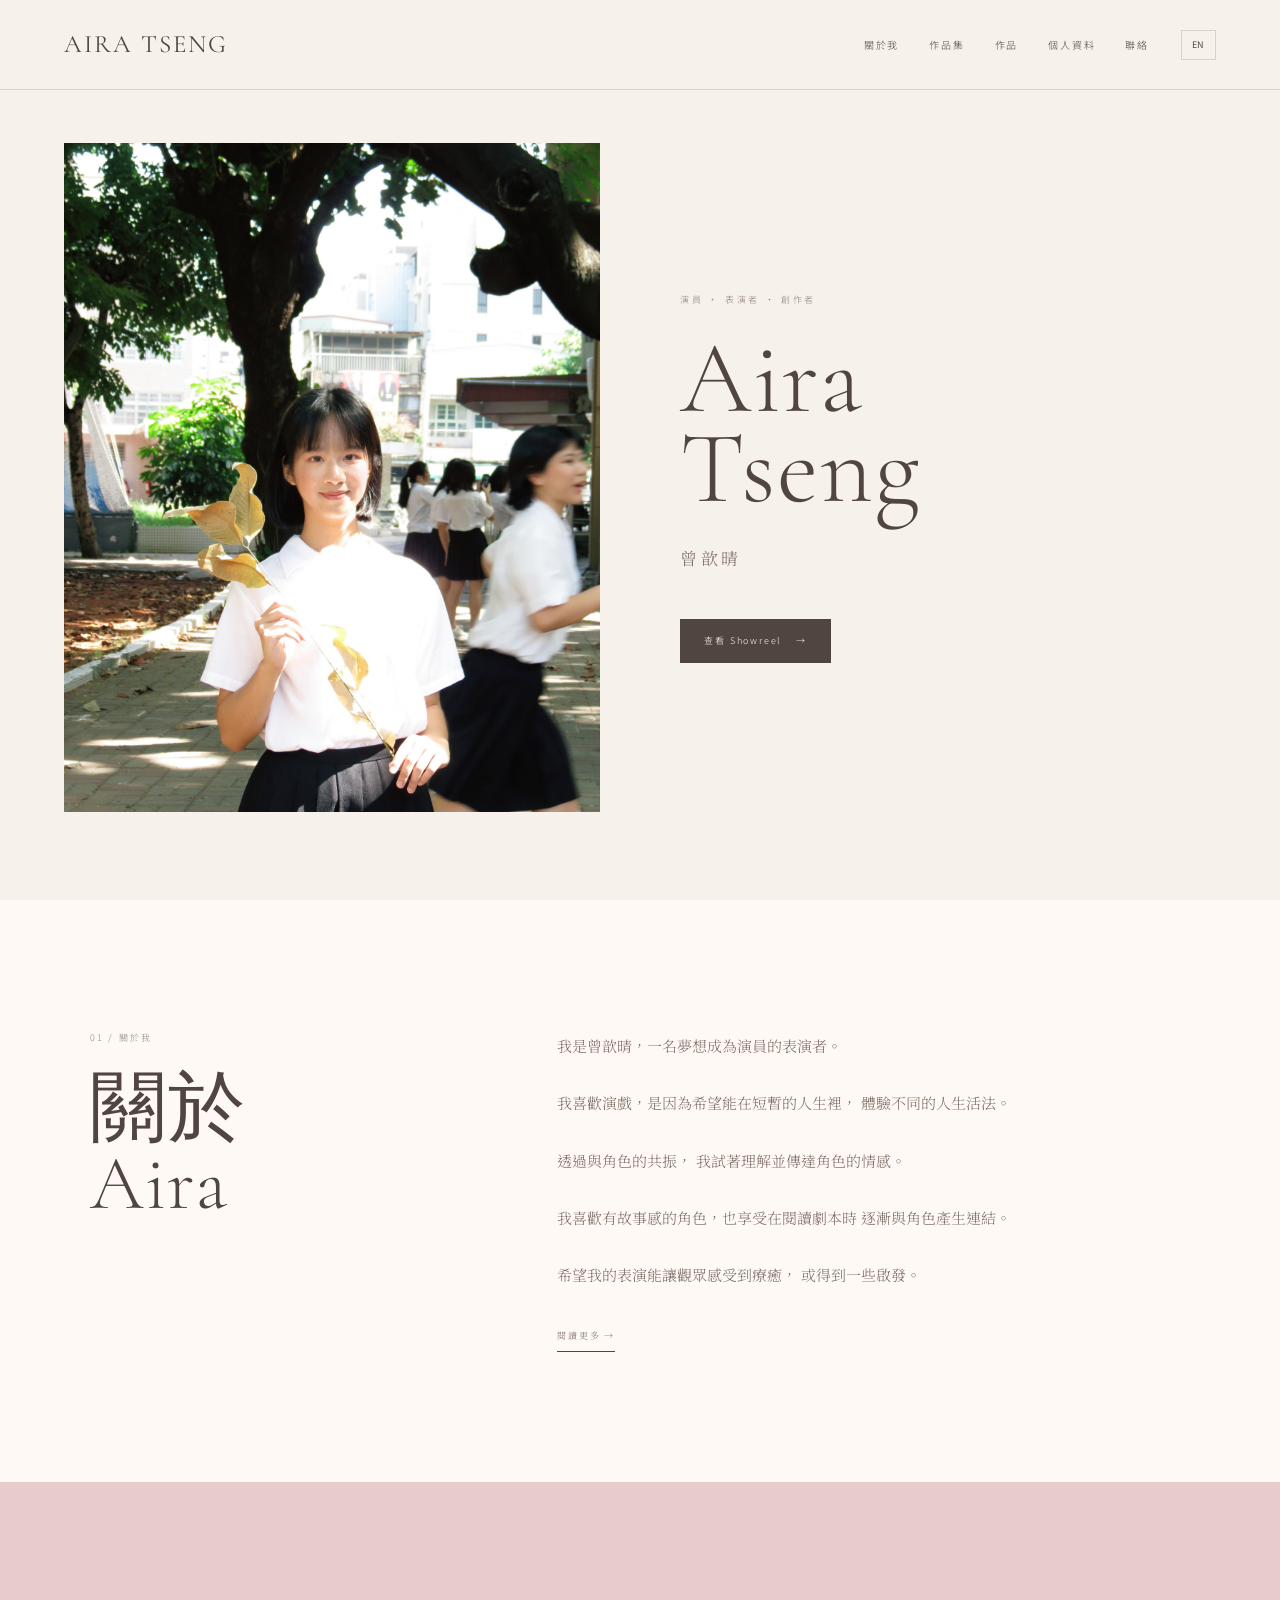
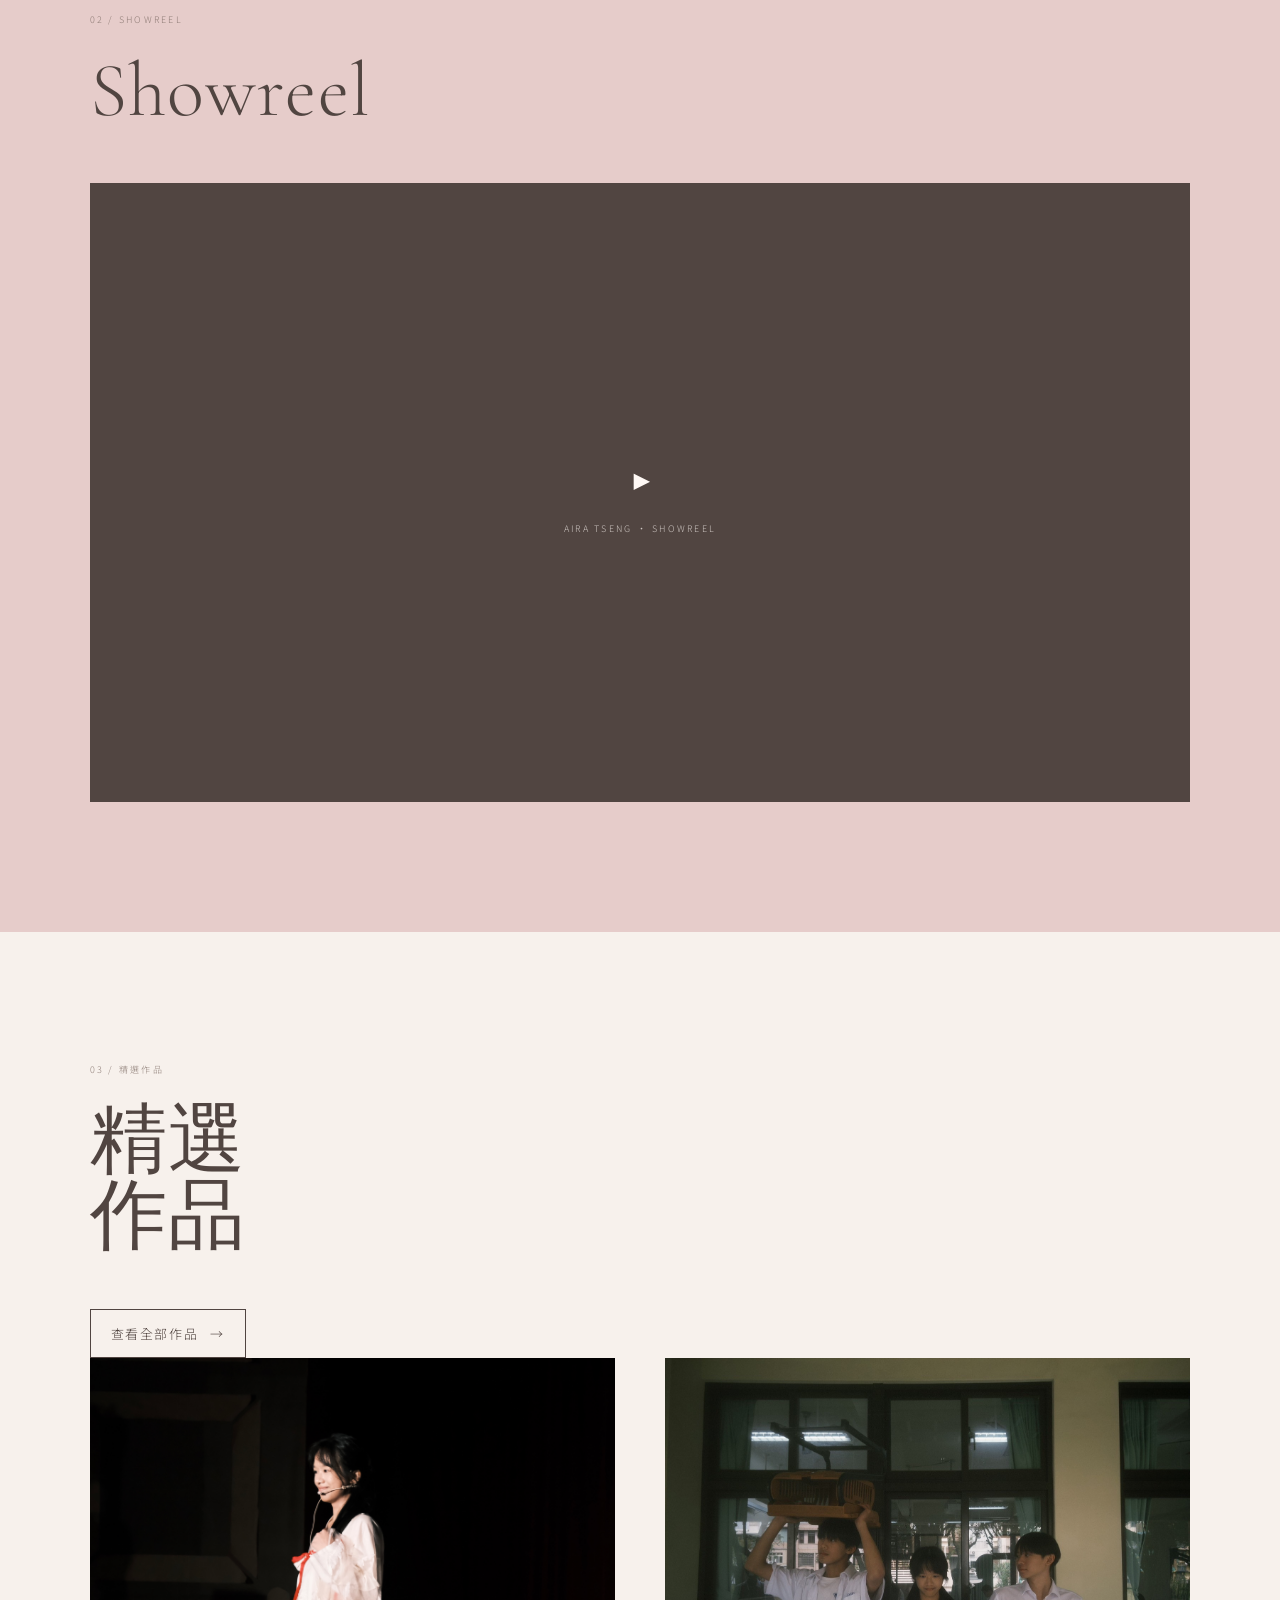
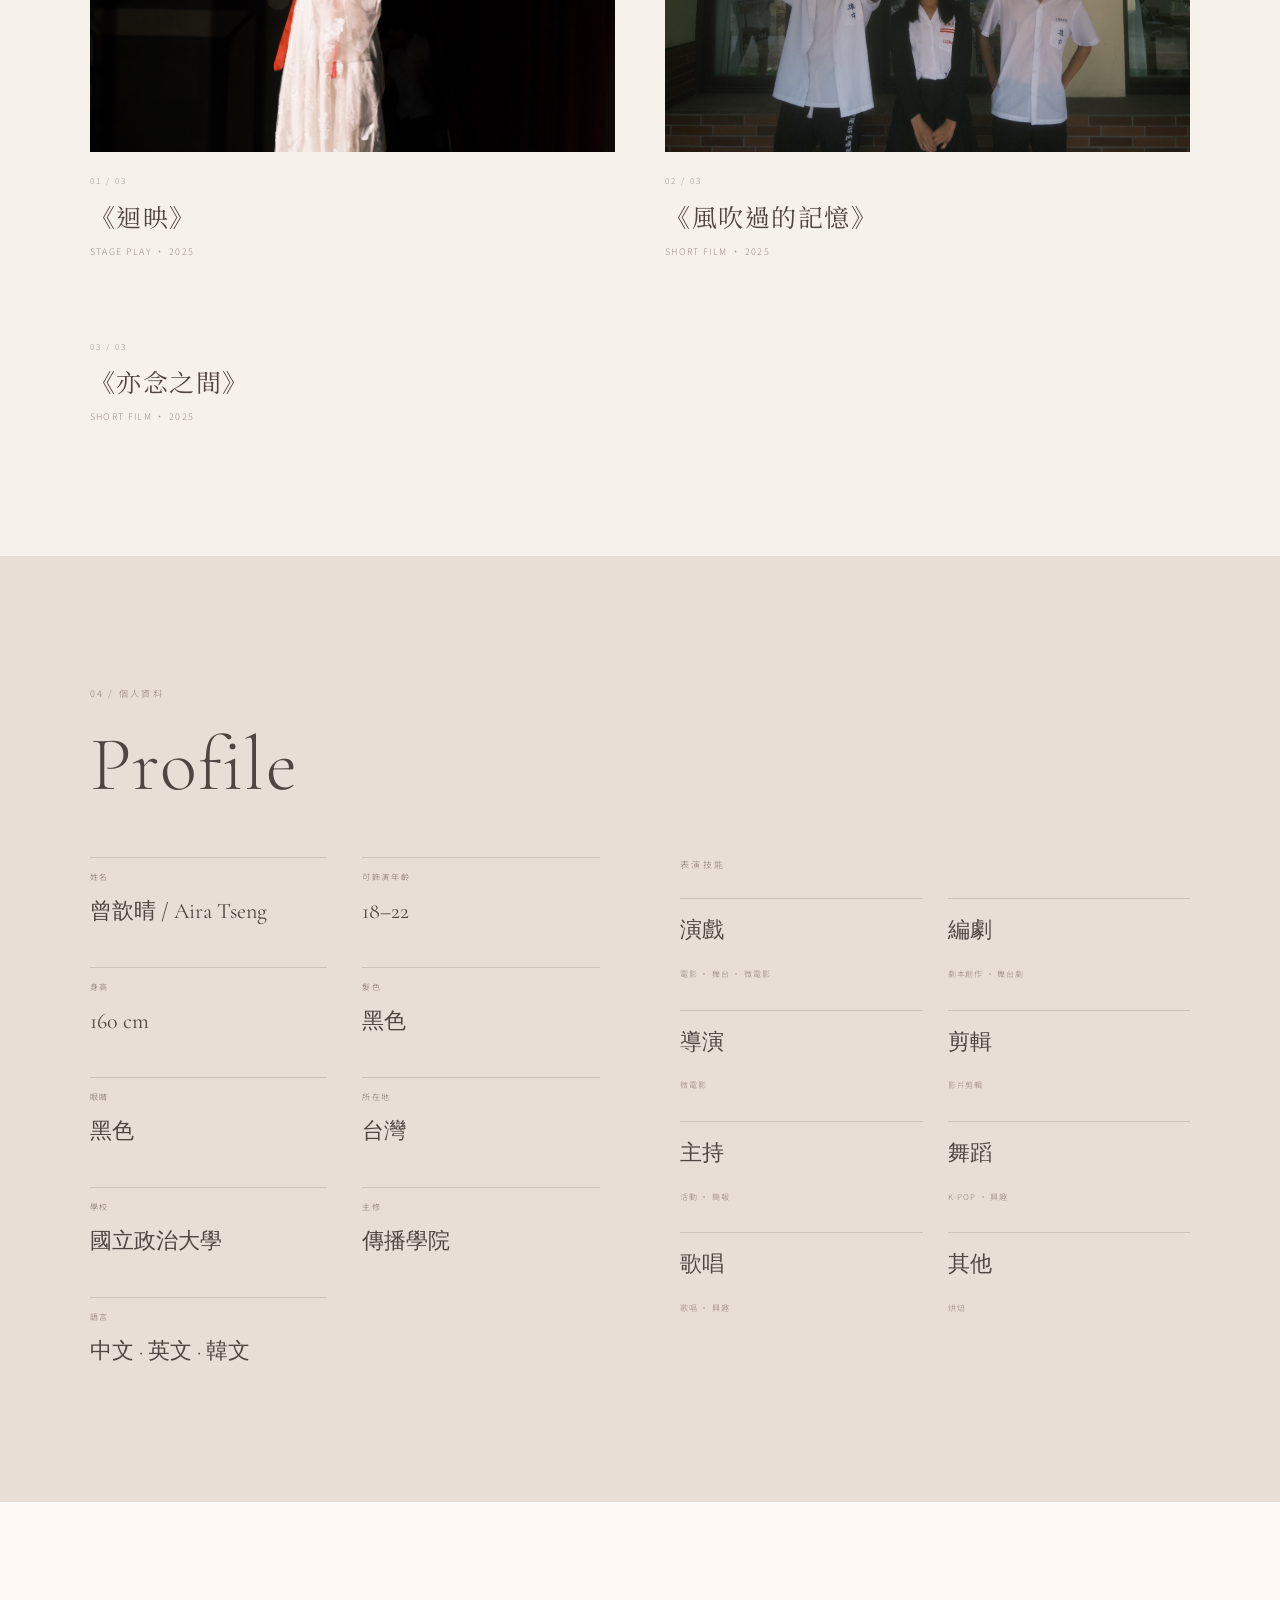
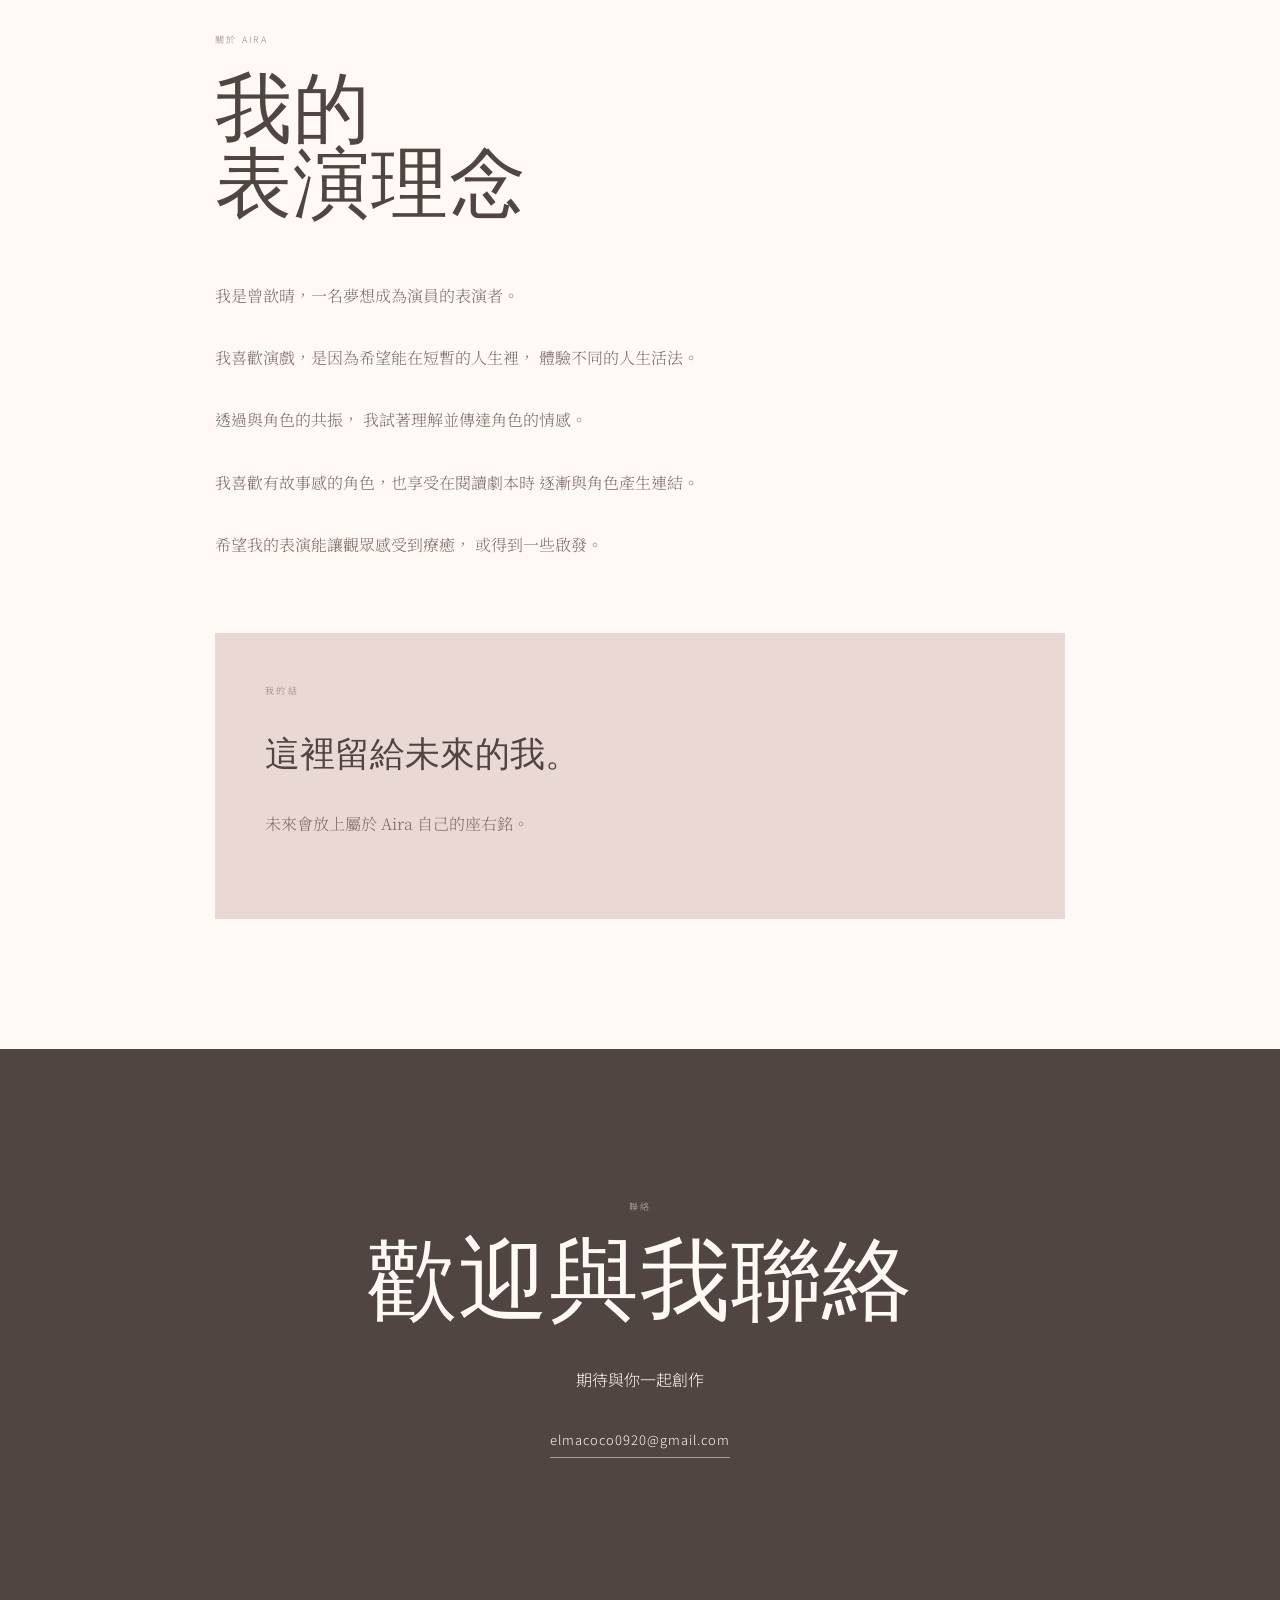
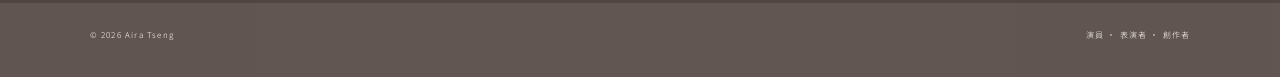
==== index.html @ 8347e52e "Copy complete shichi source and assets into aira" ====
<!DOCTYPE html>
<html lang="zh-Hant">

<head>

    <meta charset="UTF-8">

    <meta name="viewport"
          content="width=device-width, initial-scale=1.0">

    <meta name="description"
          content="Aira Tseng | Actress · Performer · Creator">

    <title>Aira Tseng | Actress · Performer · Creator</title>


    <!-- =====================================================
         GOOGLE FONTS
    ====================================================== -->

    <link rel="preconnect"
          href="https://fonts.googleapis.com">

    <link rel="preconnect"
          href="https://fonts.gstatic.com"
          crossorigin>

    <link
        href="https://fonts.googleapis.com/css2?family=Cormorant+Garamond:wght@300;400;500;600&family=Noto+Sans+TC:wght@300;400;500&family=Noto+Serif+TC:wght@300;400;500;600&display=swap"
        rel="stylesheet">


    <style>

        /* =====================================================
           01. COLOR SYSTEM
        ====================================================== */

        :root {

            --ivory: #F7F1EC;

            --cream: #FFF9F5;

            --oat: #E9DED6;

            --oat-dark: #D8C7BD;

            --lotus: #C9A3A0;

            --lotus-light: #E6CCCA;

            --soft-pink: #EAD8D5;

            --brown: #514541;

            --brown-light: #806F68;

            --white: #FFFFFF;

            --line: rgba(81,69,65,0.18);


            /* 英文大標 */
            --english-serif:
                "Cormorant Garamond",
                Georgia,
                serif;


            /* 中文 */
            --chinese-serif:
                "Noto Serif TC",
                "PingFang TC",
                "Microsoft JhengHei",
                serif;


            /* 一般文字 */
            --sans:
                "Noto Sans TC",
                "PingFang TC",
                "Microsoft JhengHei",
                Arial,
                sans-serif;
        }


        /* =====================================================
           02. RESET
        ====================================================== */

        * {

            margin: 0;

            padding: 0;

            box-sizing: border-box;
        }


        html {

            scroll-behavior: smooth;

            scroll-padding-top: 95px;
        }


        body {

            background: var(--ivory);

            color: var(--brown);

            font-family: var(--sans);

            font-weight: 300;

            line-height: 1.8;

            overflow-x: hidden;
        }

img {

    width: 100%;

    height: 100%;

    display: block;

    object-fit: cover;
}


        a {

            color: inherit;

            text-decoration: none;
        }


        button {

            font-family: inherit;
        }


        /* =====================================================
           03. LANGUAGE SYSTEM
        ====================================================== */

        .lang-en {

            display: none;
        }


        body.english .lang-zh {

            display: none;
        }


        body.english .lang-en {

            display: inline;
        }


        /* =====================================================
           04. NAVIGATION
        ====================================================== */

        nav {

            position: fixed;

            top: 0;

            left: 0;

            width: 100%;

            z-index: 1000;

            padding: 22px 5%;

            display: flex;

            justify-content: space-between;

            align-items: center;

            background:
                rgba(247,241,236,0.92);

            backdrop-filter: blur(14px);

            -webkit-backdrop-filter: blur(14px);

            border-bottom:
                1px solid var(--line);
        }


        .logo {

            font-family:
                var(--english-serif);

            font-size: 25px;

            font-weight: 400;

            letter-spacing: 0.08em;
        }


        .nav-right {

            display: flex;

            align-items: center;

            gap: 32px;
        }


        .nav-links {

            display: flex;

            align-items: center;

            gap: 30px;

            font-size: 10px;

            letter-spacing: 0.18em;

            text-transform: uppercase;
        }


        .nav-links a {

            position: relative;

            transition: 0.3s ease;
        }


        .nav-links a::after {

            content: "";

            position: absolute;

            left: 0;

            bottom: -7px;

            width: 0;

            height: 1px;

            background: var(--brown);

            transition: 0.3s ease;
        }


        .nav-links a:hover::after {

            width: 100%;
        }


        .language {

            width: 35px;

            height: 30px;

            border:
                1px solid var(--line);

            background: transparent;

            color: var(--brown);

            cursor: pointer;

            font-size: 9px;

            letter-spacing: 0.08em;

            transition: 0.3s ease;
        }


        .language:hover {

            background: var(--lotus-light);
        }


        /* =====================================================
           05. GENERAL SECTION
        ====================================================== */

        section {

            padding: 130px 7%;
        }


        .section-label {

            font-size: 9px;

            letter-spacing: 0.25em;

            text-transform: uppercase;

            color: var(--brown-light);

            opacity: 0.85;

            margin-bottom: 25px;
        }


        .section-title {

            font-family:
                var(--english-serif);

            font-weight: 300;

            font-size:
                clamp(48px, 6vw, 82px);

            line-height: 0.98;

            letter-spacing: 0.015em;

            margin-bottom: 55px;
        }


        .section-title em {

            font-style: italic;
        }


        /* =====================================================
           06. HERO
        ====================================================== */

        .hero {

            min-height: 100vh;

            padding:
                125px 5% 70px;

            display: grid;

            grid-template-columns:
                1fr 1fr;

            align-items: center;

            gap: 7%;

            background: var(--ivory);
        }


        .hero-image {

            width: 100%;

            aspect-ratio: 4 / 5;

            background:
                linear-gradient(
                    145deg,
                    var(--lotus),
                    var(--lotus-light)
                );

            overflow: hidden;

            position: relative;
        }


        /*
        ============================================
        首頁照片

        將下面的 div：

        <div class="hero-placeholder"></div>

        改成：

        <img
            src="images/a ira-main.jpg"
            alt="Aira Tseng">

        ============================================
        */

        .hero-placeholder {

            width: 100%;

            height: 100%;

            display: flex;

            justify-content: center;

            align-items: center;

            color: var(--brown);

            font-family:
                var(--english-serif);

            font-size: 18px;

            letter-spacing: 0.2em;

            opacity: 0.45;
        }


        .hero-text {

            padding-right: 5%;
        }


        .hero-small {

            font-size: 9px;

            letter-spacing: 0.3em;

            text-transform: uppercase;

            margin-bottom: 25px;

            color: var(--brown-light);

            opacity: 0.85;
        }


        .hero h1 {

            font-family:
                var(--english-serif);

            font-size:
                clamp(65px, 8vw, 110px);

            font-weight: 300;

            line-height: 0.88;

            letter-spacing: 0.015em;

            margin-bottom: 30px;
        }


        .hero-subtitle {

            font-family:
                var(--chinese-serif);

            font-size: 17px;

            letter-spacing: 0.2em;

            margin-bottom: 45px;

            color: var(--brown-light);
        }


        .hero-button {

            display: inline-flex;

            align-items: center;

            gap: 15px;

            padding:
                14px 24px;

            background: var(--brown);

            color: var(--cream);

            font-size: 9px;

            letter-spacing: 0.2em;

            transition: 0.35s ease;
        }


        .hero-button:hover {

            background: var(--lotus);

            color: var(--brown);

            transform: translateY(-3px);
        }


        /* =====================================================
           07. ABOUT PREVIEW
        ====================================================== */

        .about-preview {

            background: var(--cream);

            display: grid;

            grid-template-columns:
                0.75fr 1.25fr;

            gap: 8%;

            align-items: start;
        }


        .about-text {

            max-width: 700px;

            font-family:
                var(--chinese-serif);

            font-size: 15px;

            line-height: 2.15;

            color: var(--brown-light);
        }


        .about-text p {

            margin-bottom: 25px;
        }


        .text-link {

            display: inline-block;

            margin-top: 10px;

            font-size: 9px;

            letter-spacing: 0.2em;

            border-bottom:
                1px solid var(--brown);

            padding-bottom: 5px;

            transition: 0.3s ease;
        }


        .text-link:hover {

            color: var(--lotus);

            border-color: var(--lotus);
        }


        /* =====================================================
           08. SHOWREEL
        ====================================================== */

        .showreel {

            background: var(--lotus-light);
        }


        .video-container {

            width: 100%;

            aspect-ratio: 16 / 9;

            background: var(--brown);

            position: relative;

            overflow: hidden;

            display: flex;

            justify-content: center;

            align-items: center;
        }


        .video-placeholder {

            text-align: center;

            color: var(--cream);
        }


        .video-placeholder span {

            display: block;

            font-family:
                var(--english-serif);

            font-size: 35px;

            margin-bottom: 10px;
        }


        .video-placeholder p {

            font-size: 9px;

            letter-spacing: 0.25em;

            opacity: 0.7;
        }


        /* =====================================================
           09. WORKS
        ====================================================== */

        .works {

            background: var(--ivory);
        }


        .works-grid {

            display: grid;

            grid-template-columns:
                repeat(2, 1fr);

            gap: 80px 50px;
        }
        .works-heading {

    display: flex;

    justify-content: space-between;

    align-items: flex-end;

    margin-bottom: 55px;
}


.drive-button {

    display: inline-flex;

    align-items: center;

    gap: 12px;

    padding: 12px 20px;

    border: 1px solid var(--brown);

    color: var(--brown);

    font-size: 9px;

    letter-spacing: 0.18em;

    transition: 0.35s ease;

    white-space: nowrap;
}


.drive-button:hover {

    background: var(--brown);

    color: var(--cream);

    transform: translateY(-3px);
}


.drive-button span {

    font-size: 13px;

    transition: 0.3s ease;
}


.drive-button:hover span {

    transform: translateX(4px);
}


        .work {

            cursor: default;
        }


        .work-image {

            aspect-ratio: 4 / 3;

            background: var(--oat);

            overflow: hidden;

            position: relative;

            margin-bottom: 22px;
        }
        .work-image img {

    width: 100%;

    height: 100%;

    display: block;

    object-fit: cover;
    object-position: center 30%;
}


        .work-placeholder {

            width: 100%;

            height: 100%;

            display: flex;

            justify-content: center;

            align-items: center;

            font-family:
                var(--english-serif);

            font-size: 15px;

            letter-spacing: 0.15em;

            color: var(--brown);

            opacity: 0.35;
        }


        .work-number {

            font-size: 8px;

            letter-spacing: 0.25em;

            color: var(--brown-light);

            opacity: 0.7;

            margin-bottom: 5px;
        }


        .work-title {

            font-family:
                var(--chinese-serif);

            font-size: 25px;

            font-weight: 400;

            letter-spacing: 0.06em;

            margin: 0 0 5px 0;
        }


        .work-type {

            font-size: 9px;

            letter-spacing: 0.15em;

            color: var(--brown-light);

            opacity: 0.75;

            text-transform: uppercase;
        }


        /* =====================================================
           10. PROFILE
        ====================================================== */

        .profile {

            background: var(--oat);
        }


        .profile-grid {

            display: grid;

            grid-template-columns:
                1fr 1fr;

            gap: 80px;
        }


        .profile-info {

            display: grid;

            grid-template-columns:
                1fr 1fr;

            gap: 35px;
        }


        .profile-item {

            border-top:
                1px solid var(--line);

            padding-top: 12px;
        }


       .profile-item > span {

    display: block;

    font-size: 8px;

    letter-spacing: 0.2em;

    text-transform: uppercase;

    color: var(--brown-light);

    margin-bottom: 8px;
}


        .profile-item strong {

            font-weight: 400;
            
            font-family:
                var(--english-serif);

            font-size:  22px;
        }
        .profile-item strong span {

    font-size: inherit;

    letter-spacing: normal;

    color: inherit;

    opacity: 1;

    text-transform: none;

}


        /* =====================================================
           11. SKILLS
        ====================================================== */

        .skills {

            display: grid;

            grid-template-columns:
                1fr 1fr;

            gap: 25px;
        }


        .skill {

            border-top:
                1px solid var(--line);

            padding-top: 12px;

            cursor: default;

            user-select: none;
        }


        .skill strong {

            display: block;

            font-family:
                var(--english-serif);

            font-size: 22px;

            font-weight: 400;

            margin-bottom: 5px;
        }


       .skill > span {

    font-size: 8px;

    letter-spacing: 0.1em;

    color: var(--brown-light);

    opacity: 0.8;
}


        /* =====================================================
           12. FULL ABOUT
        ====================================================== */

        .about-full {

            background: var(--cream);
        }


        .about-content {

            max-width: 850px;

            margin: auto;
        }


        .about-content p {

            font-family:
                var(--chinese-serif);

            font-size: 16px;

            line-height: 2.15;

            margin-bottom: 28px;

            color: var(--brown-light);
        }


        .philosophy {

            margin-top: 70px;

            padding: 50px;

            background: var(--soft-pink);
        }


        .philosophy h3 {

            font-family:
                var(--english-serif);

            font-size: 35px;

            font-weight: 400;

            margin-bottom: 20px;
        }


        /* =====================================================
           13. CONTACT
        ====================================================== */

        .contact {

            background: var(--brown);

            color: var(--cream);

            text-align: center;

            padding: 150px 7%;
        }


        .contact .section-label {

            color: var(--cream);

            opacity: 0.6;
        }


        .contact h2 {

            font-family:
                var(--english-serif);

            font-size:
                clamp(55px, 7vw, 90px);

            font-weight: 300;

            line-height: 0.95;

            letter-spacing: 0.01em;

            margin-bottom: 40px;
        }


        .contact p {

            color: var(--cream);

            margin-bottom: 30px;
        }


        .email {

            font-size: 13px;

            letter-spacing: 0.08em;

            border-bottom:
                1px solid
                rgba(255,249,245,0.5);

            padding-bottom: 8px;

            transition: 0.3s;
        }


        .email:hover {

            color: var(--lotus-light);

            border-color:
                var(--lotus-light);
        }


        /* =====================================================
           14. FOOTER
        ====================================================== */

        footer {

            background: var(--brown);

            color: var(--cream);

            padding:
                25px 7% 35px;

            display: flex;

            justify-content: space-between;

            font-size: 8px;

            letter-spacing: 0.15em;

            opacity: 0.9;
        }


        /* =====================================================
           15. ANIMATION
        ====================================================== */

        .fade-in {

            opacity: 0;

            transform:
                translateY(30px);

            transition:
                opacity 0.8s ease,
                transform 0.8s ease;
        }


        .fade-in.visible {

            opacity: 1;

            transform:
                translateY(0);
        }


        /* =====================================================
           16. MOBILE
        ====================================================== */

        @media (max-width: 800px) {

            nav {

                padding:
                    18px 6%;
            }


            .nav-right {

                gap: 15px;
            }


            .nav-links {

                gap: 15px;

                font-size: 8px;
            }


            .hero {

                grid-template-columns: 1fr;

                padding-top: 110px;

                gap: 45px;
            }


            .hero-image {

                order: 1;
            }


            .hero-text {

                order: 2;

                padding-right: 0;
            }


            .hero h1 {

                font-size: 65px;
            }


            section {

                padding:
                    90px 7%;
            }


            .section-title {

                font-size: 55px;
            }


            .about-preview {

                grid-template-columns: 1fr;

                gap: 30px;
            }


            .works-grid {

                grid-template-columns: 1fr;

                gap: 60px;
            }


            .profile-grid {

                grid-template-columns: 1fr;

                gap: 60px;
            }


            .profile-info {

                gap: 25px;
            }


            .skills {

                grid-template-columns:
                    1fr 1fr;
            }


            .philosophy {

                padding: 30px;
            }


            .contact h2 {

                font-size: 58px;
            }


            footer {

                flex-direction: column;

                gap: 10px;
            }
        }


        /* =====================================================
           17. SMALL PHONE
        ====================================================== */

        @media (max-width: 480px) {

            .nav-links {

                display: none;
            }


            .hero h1 {

                font-size: 55px;
            }


            .section-title {

                font-size: 48px;
            }


            .profile-info {

                grid-template-columns: 1fr;
            }


            .skills {

                grid-template-columns: 1fr;
            }


            .contact h2 {

                font-size: 50px;
            }
        }

    </style>

</head>


<body>


<!-- =====================================================
     NAVIGATION
====================================================== -->

<nav id="navbar">

    <a
        href="#home"
        class="logo">

        AIRA TSENG

    </a>


    <div class="nav-right">

        <div class="nav-links">

            <a href="#about">

                <span class="lang-zh">
                    關於我
                </span>

                <span class="lang-en">
                    ABOUT
                </span>

            </a>


            <a href="#showreel">

                <span class="lang-zh">
                    作品集
                </span>

                <span class="lang-en">
                    SHOWREEL
                </span>

            </a>


            <a href="#works">

                <span class="lang-zh">
                    作品
                </span>

                <span class="lang-en">
                    WORKS
                </span>

            </a>


            <a href="#profile">

                <span class="lang-zh">
                    個人資料
                </span>

                <span class="lang-en">
                    PROFILE
                </span>

            </a>


            <a href="#contact">

                <span class="lang-zh">
                    聯絡
                </span>

                <span class="lang-en">
                    CONTACT
                </span>

            </a>

        </div>


        <button
            class="language"
            id="languageButton"
            type="button">

            EN

        </button>

    </div>

</nav>



<!-- =====================================================
     MAIN
====================================================== -->

<main id="home">


    <!-- =================================================
         HERO
    ================================================== -->

    <section class="hero">

<div class="hero-image">

    <img
        src="images/hero.jpg"
        alt="Aira Tseng">

</div>


        <div class="hero-text fade-in">


            <div class="hero-small">

                <span class="lang-zh">
                    演員 · 表演者 · 創作者
                </span>

                <span class="lang-en">
                    ACTRESS · PERFORMER · CREATOR
                </span>

            </div>


            <h1>

                Aira<br>
                Tseng

            </h1>


            <div class="hero-subtitle">

                曾歆晴

            </div>


            <a
                href="#showreel"
                class="hero-button">

                <span class="lang-zh">
                    查看 Showreel
                </span>

                <span class="lang-en">
                    WATCH SHOWREEL
                </span>

                <span>
                    →
                </span>

            </a>

        </div>

    </section>



    <!-- =================================================
         ABOUT PREVIEW
    ================================================== -->

    <section
        class="about-preview"
        id="about">


        <div>

            <div class="section-label">

                <span class="lang-zh">
                    01 / 關於我
                </span>

                <span class="lang-en">
                    01 / ABOUT
                </span>

            </div>


            <h2 class="section-title">

                <span class="lang-zh">
                    關於<br>
                    Aira
                </span>

                <span class="lang-en">
                    About<br>
                    Aira
                </span>

            </h2>

        </div>


        <div class="about-text fade-in">


            <div class="lang-zh">

                <p>
                    我是曾歆晴，一名夢想成為演員的表演者。
                </p>

                <p>
                    我喜歡演戲，是因為希望能在短暫的人生裡，
                    體驗不同的人生活法。
                </p>
                <p>
                    透過與角色的共振，
                    我試著理解並傳達角色的情感。
                </p>

                <p>
                    我喜歡有故事感的角色，也享受在閱讀劇本時
                    逐漸與角色產生連結。
                </p>

                <p>
                    希望我的表演能讓觀眾感受到療癒，
                    或得到一些啟發。
                </p>

            </div>


            <div class="lang-en">

                <p>
                    I am Aira Tseng, a young performer
                    who dreams of becoming an actress.
                </p>

                <p>
                    I love acting because it allows me to
                    experience different ways of living
                    within one lifetime. By connecting
                    with a character, I try to understand
                    and communicate their emotions.
                </p>

                <p>
                    I am drawn to characters with a strong
                    sense of story, and I enjoy gradually
                    building a connection with a character
                    while reading a script.
                </p>

                <p>
                    I hope my performances can bring
                    audiences a sense of healing,
                    inspiration, or simply a moment
                    worth remembering.
                </p>

            </div>


            <a
                href="#about-full"
                class="text-link">

                <span class="lang-zh">
                    閱讀更多 →
                </span>

                <span class="lang-en">
                    READ MORE →
                </span>

            </a>

        </div>

    </section>



    <!-- =================================================
         SHOWREEL
    ================================================== -->

    <section
        class="showreel"
        id="showreel">


        <div class="section-label">

            <span class="lang-zh">
                02 / Showreel
            </span>

            <span class="lang-en">
                02 / SHOWREEL
            </span>

        </div>


        <h2 class="section-title">

            Showreel

        </h2>


        <div class="video-container">

            <!--
            ==============================================
            未來放入影片時：

            <video
                controls
                poster="images/showreel-cover.jpg">

                <source
                    src="videos/a ira-showreel.mp4"
                    type="video/mp4">

            </video>

            ==============================================
            -->


            <div class="video-placeholder">

                <span>
                    ▶
                </span>

                <p>
                    AIRA TSENG · SHOWREEL
                </p>

            </div>

        </div>

    </section>



    <!-- =================================================
         WORKS
    ================================================== -->

    <section
        class="works"
        id="works">


        <div class="section-label">

            <span class="lang-zh">
                03 / 精選作品
            </span>

            <span class="lang-en">
                03 / SELECTED WORKS
            </span>

        </div>


        <h2 class="section-title">

            <span class="lang-zh">
                精選<br>
                作品
            </span>

            <span class="lang-en">
                Selected<br>
                <em>Works</em>
            </span>

        </h2>
        
    <a
        href="https://drive.google.com/drive/folders/1clIkVFsG1lZbngKLURyBcc0VFT5H1B66?usp=sharing"
        target="_blank"
        rel="noopener noreferrer"
        class="drive-button">

        <span class="lang-zh">
            查看全部作品
        </span>

        <span class="lang-en">
            VIEW ALL WORKS
        </span>

        <span>
            →
        </span>

    </a>

</div>


        <div class="works-grid">


            <!-- WORK 01 -->

            <article
                class="work fade-in">


               <div class="work-image">

    <img
        src="images/work1.jpg"
        alt="《迴映》">

</div>

                <div class="work-number">

                    01 / 03

                </div>


                <h3 class="work-title">

                    《迴映》

                </h3>


                <div class="work-type">

                    Stage Play · 2025

                </div>

            </article>



            <!-- WORK 02 -->

            <article
                class="work fade-in">


               <div class="work-image">

    <img
        src="images/work2.jpg"
        alt="《風吹過的記憶》">

</div>

                <div class="work-number">

                    02 / 03

                </div>


                <h3 class="work-title">
                        <a href="https://www.youtube.com/watch?v=qkzKnTU5A84" target="_blank">

                    《風吹過的記憶》
                            </a>
                </h3>


                <div class="work-type">

                    Short Film · 2025

                </div>

            </article>



            <!-- WORK 03 -->

            <article
                class="work fade-in">


                <div class="work-number">

                    03 / 03

                </div>


                <h3 class="work-title">
                            <a href="https://www.youtube.com/watch?v=nhxou2wKA70" target="_blank">

                    《亦念之間》
                                </a>

                </h3>


                <div class="work-type">

                    Short Film · 2025

                </div>

            </article>


        </div>

    </section>



    <!-- =================================================
         PROFILE
    ================================================== -->

    <section
        class="profile"
        id="profile">


        <div class="section-label">

            <span class="lang-zh">
                04 / 個人資料
            </span>

            <span class="lang-en">
                04 / PROFILE
            </span>

        </div>


        <h2 class="section-title">

            Profile

        </h2>


        <div class="profile-grid">


            <!-- BASIC INFORMATION -->

            <div class="profile-info">


    <!-- Name -->

    <div class="profile-item">

        <span>
            <span class="lang-zh">
                姓名
            </span>    

            <span class="lang-en">
                Name
            </span>
        </span>

        <strong>
            曾歆晴 / Aira Tseng
        </strong>

    </div>


    <!-- Playing Age -->

    <div class="profile-item">

        <span>
            <span class="lang-zh">
                可飾演年齡
            </span>

            <span class="lang-en">
                Playing Age
            </span>
        </span>

        <strong>
            18–22
        </strong>

    </div>


    <!-- Height -->

    <div class="profile-item">

        <span>
            <span class="lang-zh">
                身高
            </span>
            <span class="lang-en">
                Height
            </span>
        </span>

        <strong>
            160 cm
        </strong>

    </div>


    <!-- Hair -->

    <div class="profile-item">

        <span>
            <span class="lang-zh">
                髮色
            </span>
            <span class="lang-en">
                Hair
            </span>
        </span>

        <strong>

            <span class="lang-zh">
                黑色
            </span>
            <span class="lang-en">
                Black
            </span>

        </strong>

    </div>


    <!-- Eyes -->

    <div class="profile-item">

        <span>
            <span class="lang-zh">
                眼睛
            </span>
            <span class="lang-en">
                Eyes
            </span>
        </span>

        <strong>

            <span class="lang-zh">
                黑色
            </span>
            <span class="lang-en">
                Black
            </span>

        </strong>

    </div>


    <!-- Location -->

    <div class="profile-item">

        <span>
            <span class="lang-zh">
                所在地
            </span>
            <span class="lang-en">
                Location
            </span>
        </span>

        <strong>

            <span class="lang-zh">
                台灣
            </span>
            <span class="lang-en">
                Taiwan
            </span>

        </strong>

    </div>


    <!-- Education -->

    <div class="profile-item">

        <span>
            <span class="lang-zh">
                學校
            </span>
            <span class="lang-en">
                Education
            </span>
        </span>

        <strong>

            <span class="lang-zh">
                國立政治大學
            </span>

            <span class="lang-en">
                National Chengchi University
            </span>

        </strong>

    </div>


    <!-- Major -->

    <div class="profile-item">

        <span>
            <span class="lang-zh">
                主修
            </span>
            <span class="lang-en">
                Major
            </span>
        </span>

        <strong>

            <span class="lang-zh">
                傳播學院
            </span>

            <span class="lang-en">
                College of Communication
            </span>

        </strong>

    </div>


    <!-- Languages -->

    <div class="profile-item">

        <span>
            <span class="lang-zh">
                語言
            </span>
            <span class="lang-en">
                Languages
            </span>
        </span>

        <strong>

            <span class="lang-zh">
                中文 · 英文 · 韓文
            </span>

            <span class="lang-en">
                Mandarin · English · Korean
            </span>

        </strong>

    </div>


</div>

            <!-- SKILLS -->

            <div>

                <div class="section-label">

                    <span class="lang-zh">
                        表演技能
                    </span>

                    <span class="lang-en">
                        SKILLS
                    </span>

                </div>


                <div class="skills">

    <!-- Acting -->
    <div class="skill">

        <strong>
            <span class="lang-zh">演戲</span>
            <span class="lang-en">Acting</span>
        </strong>

        <span>
            <span class="lang-zh">電影 · 舞台 · 微電影</span>
            <span class="lang-en">FILM · STAGE · MICRO FILM</span>
        </span>

    </div>


    <!-- Writing -->
    <div class="skill">

        <strong>
            <span class="lang-zh">編劇</span>
            <span class="lang-en">Writing</span>
        </strong>

        <span>
            <span class="lang-zh">劇本創作 · 舞台劇</span>
            <span class="lang-en">SCREENWRITING · STAGE PLAY</span>
        </span>

    </div>


    <!-- Directing -->
    <div class="skill">

        <strong>
            <span class="lang-zh">導演</span>
            <span class="lang-en">Directing</span>
        </strong>

        <span>
            <span class="lang-zh">微電影</span>
            <span class="lang-en">MICRO FILM</span>
        </span>

    </div>


    <!-- Editing -->
    <div class="skill">

        <strong>
            <span class="lang-zh">剪輯</span>
            <span class="lang-en">Editing</span>
        </strong>

        <span>
            <span class="lang-zh">影片剪輯</span>
            <span class="lang-en">VIDEO EDITING</span>
        </span>

    </div>


    <!-- Hosting -->
    <div class="skill">

        <strong>
            <span class="lang-zh">主持</span>
            <span class="lang-en">Hosting</span>
        </strong>

        <span>
            <span class="lang-zh">活動 · 簡報</span>
            <span class="lang-en">EVENT · PRESENTATION</span>
        </span>

    </div>


    <!-- Dance -->
    <div class="skill">

        <strong>
            <span class="lang-zh">舞蹈</span>
            <span class="lang-en">Dance</span>
        </strong>

        <span>
            <span class="lang-zh">K-POP · 興趣</span>
            <span class="lang-en">K-POP · HOBBY</span>
        </span>

    </div>


    <!-- Vocal -->
    <div class="skill">

        <strong>
            <span class="lang-zh">歌唱</span>
            <span class="lang-en">Vocal</span>
        </strong>

        <span>
            <span class="lang-zh">歌唱 · 興趣</span>
            <span class="lang-en">SINGING · HOBBY</span>
        </span>

    </div>


    <!-- Other -->
    <div class="skill">

        <strong>
            <span class="lang-zh">其他</span>
            <span class="lang-en">Other</span>
        </strong>

        <span>
            <span class="lang-zh">烘焙</span>
            <span class="lang-en">BAKING</span>
        </span>

    </div>

</div>

    </section>



    <!-- =================================================
         FULL ABOUT
    ================================================== -->

    <section
        class="about-full"
        id="about-full">


        <div class="about-content">


            <div class="section-label">

                <span class="lang-zh">
                    關於 Aira
                </span>

                <span class="lang-en">
                    ABOUT AIRA
                </span>

            </div>


            <h2 class="section-title">

                <span class="lang-zh">
                    我的<br>
                    表演理念
                </span>

                <span class="lang-en">
                    Acting<br>
                    <em>Philosophy</em>
                </span>

            </h2>


            <div class="lang-zh">

                <p>
                    我是曾歆晴，一名夢想成為演員的表演者。
                </p>

                <p>
                    我喜歡演戲，是因為希望能在短暫的人生裡，
                    體驗不同的人生活法。
                </p>

                <p>
                    透過與角色的共振，
                    我試著理解並傳達角色的情感。
                </p>

                <p>
                    我喜歡有故事感的角色，也享受在閱讀劇本時
                    逐漸與角色產生連結。
                </p>

                <p>
                    希望我的表演能讓觀眾感受到療癒，
                    或得到一些啟發。
                </p>

            </div>


            <div class="lang-en">

                <p>
                    I am Aira Tseng, a performer who hopes
                    to become an actress and explore the
                    many different lives that stories can offer.
                </p>

                <p>
                    I love acting because every character
                    gives me an opportunity to experience
                    another perspective and another way of living.
                </p>

                <p>
                    When reading a script, I enjoy discovering
                    the small details that gradually build a
                    connection between myself and the character.
                </p>

                <p>
                    Through acting, I hope to create moments
                    that bring audiences comfort, inspiration,
                    or a new way of seeing the world.
                </p>

            </div>


            <div class="philosophy">


                <div class="section-label">

                    <span class="lang-zh">
                        我的話
                    </span>

                    <span class="lang-en">
                        PERSONAL QUOTE
                    </span>

                </div>


                <h3>

                    <span class="lang-zh">
                        這裡留給未來的我。
                    </span>

                    <span class="lang-en">
                        A story still waiting to be written.
                    </span>

                </h3>


                <p>

                    <span class="lang-zh">
                        未來會放上屬於 Aira 自己的座右銘。
                    </span>

                    <span class="lang-en">
                        A personal motto will be added here.
                    </span>

                </p>

            </div>

        </div>

    </section>



    <!-- =================================================
         CONTACT
    ================================================== -->

    <section
        class="contact"
        id="contact">


        <div class="section-label">

            <span class="lang-zh">
                聯絡
            </span>

            <span class="lang-en">
                CONTACT
            </span>

        </div>


        <h2>

            <span class="lang-zh">
                歡迎與我聯絡
            </span>

            <span class="lang-en">
                Let's Work<br>
                <em>Together.</em>
            </span>

        </h2>


        <p>

            <span class="lang-zh">
                期待與你一起創作
            </span>

            <span class="lang-en">
                Looking forward to creating with you.
            </span>

        </p>


        <a
            href="mailto:elmacoco0920@gmail.com"
            class="email">

            elmacoco0920@gmail.com

        </a>

    </section>


</main>



<!-- =====================================================
     FOOTER
====================================================== -->

<footer>

    <div>
        © 2026 Aira Tseng
    </div>


    <div>

        <span class="lang-zh">
            演員 · 表演者 · 創作者
        </span>

        <span class="lang-en">
            Actress · Performer · Creator
        </span>

    </div>

</footer>



<!-- =====================================================
     JAVASCRIPT
====================================================== -->

<script>


    /* =====================================================
       01. LANGUAGE SWITCH
    ====================================================== */

    const languageButton =
        document.getElementById(
            "languageButton"
        );


    let englishMode = false;


    languageButton.addEventListener(
        "click",
        function () {

            englishMode = !englishMode;


            if (englishMode) {

                document.body.classList.add(
                    "english"
                );

                languageButton.textContent =
                    "中";

                document.documentElement
                    .setAttribute(
                        "lang",
                        "en"
                    );

            } else {

                document.body.classList.remove(
                    "english"
                );

                languageButton.textContent =
                    "EN";

                document.documentElement
                    .setAttribute(
                        "lang",
                        "zh-Hant"
                    );
            }

        }
    );


    /* =====================================================
       02. SCROLL ANIMATION
    ====================================================== */

    const fadeElements =
        document.querySelectorAll(
            ".fade-in"
        );


    const observer =
        new IntersectionObserver(

            function (entries) {

                entries.forEach(
                    function (entry) {

                        if (
                            entry.isIntersecting
                        ) {

                            entry.target.classList.add(
                                "visible"
                            );

                            observer.unobserve(
                                entry.target
                            );

                        }

                    }
                );

            },

            {
                threshold: 0.15
            }

        );


    fadeElements.forEach(
        function (element) {

            observer.observe(
                element
            );

        }
    );


    /* =====================================================
       03. NAVIGATION
       
       所有 href="#..." 都會直接對應到
       網站中的 id。
    ====================================================== */

    document.querySelectorAll(
        ".nav-links a"
    ).forEach(
        function (link) {

            link.addEventListener(
                "click",
                function () {

                    const targetId =
                        link.getAttribute(
                            "href"
                        );

                    const target =
                        document.querySelector(
                            targetId
                        );


                    if (target) {

                        target.scrollIntoView({
                            behavior: "smooth",
                            block: "start"
                        });

                    }

                }
            );

        }
    );


    /* =====================================================
       04. HERO SHOWREEL BUTTON
       
       首頁按鈕直接前往 Showreel
    ====================================================== */

    const showreelButton =
        document.querySelector(
            ".hero-button"
        );


    showreelButton.addEventListener(
        "click",
        function (event) {

            event.preventDefault();


            const showreel =
                document.getElementById(
                    "showreel"
                );


            if (showreel) {

                showreel.scrollIntoView({
                    behavior: "smooth",
                    block: "start"
                });

            }

        }
    );


</script>


</body>

</html>
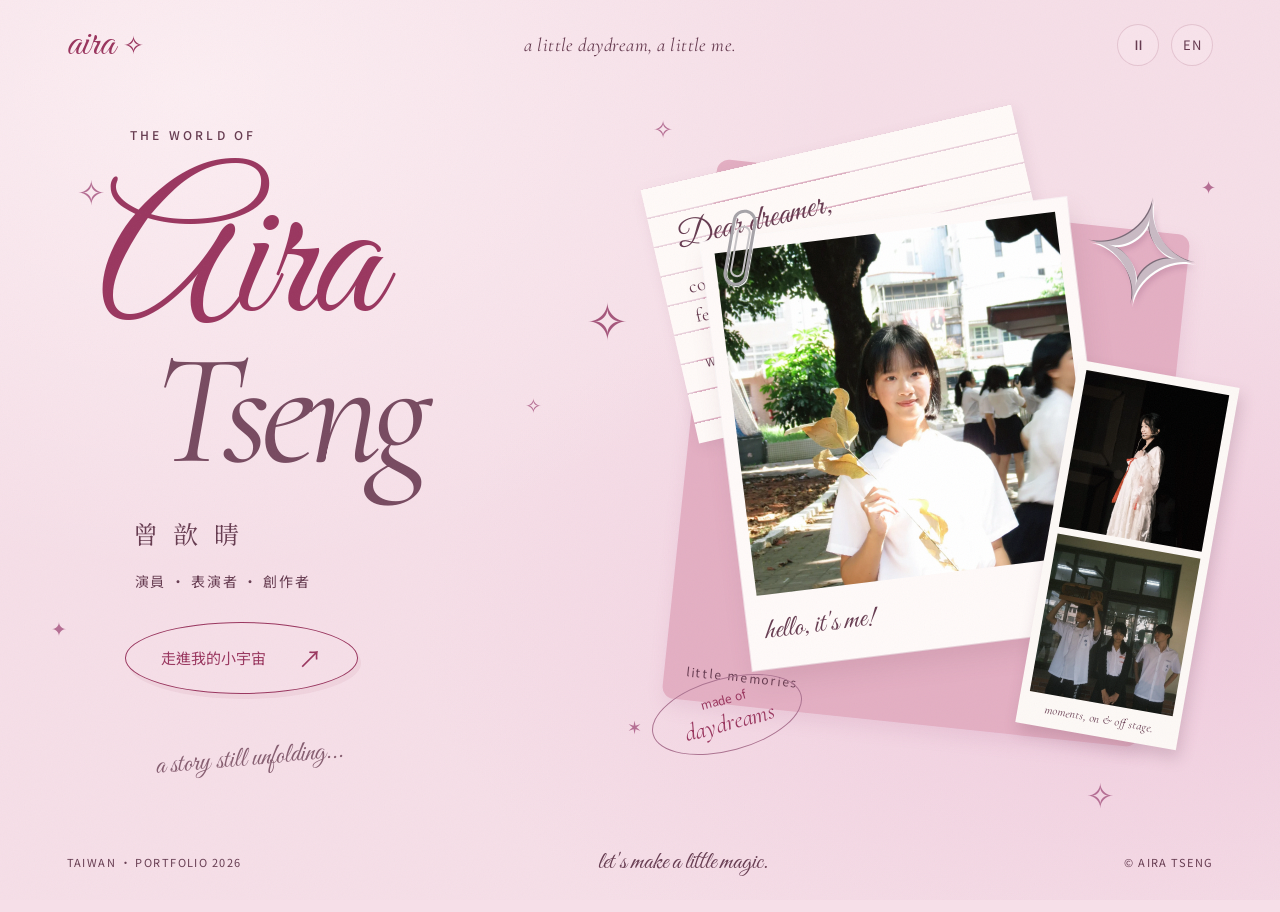
==== commit 515ac68b: "Redesign Aira portfolio as a pink dreamcore photo journal Add a portrait cover and continuous portfo" ====
--- a/index.html
+++ b/index.html
@@ -1,2741 +1,40 @@
-<!DOCTYPE html>
+<!doctype html>
 <html lang="zh-Hant">
-
 <head>
-
-    <meta charset="UTF-8">
-
-    <meta name="viewport"
-          content="width=device-width, initial-scale=1.0">
-
-    <meta name="description"
-          content="Aira Tseng | Actress · Performer · Creator">
-
-    <title>Aira Tseng | Actress · Performer · Creator</title>
-
-
-    <!-- =====================================================
-         GOOGLE FONTS
-    ====================================================== -->
-
-    <link rel="preconnect"
-          href="https://fonts.googleapis.com">
-
-    <link rel="preconnect"
-          href="https://fonts.gstatic.com"
-          crossorigin>
-
-    <link
-        href="https://fonts.googleapis.com/css2?family=Cormorant+Garamond:wght@300;400;500;600&family=Noto+Sans+TC:wght@300;400;500&family=Noto+Serif+TC:wght@300;400;500;600&display=swap"
-        rel="stylesheet">
-
-
-    <style>
-
-        /* =====================================================
-           01. COLOR SYSTEM
-        ====================================================== */
-
-        :root {
-
-            --ivory: #F7F1EC;
-
-            --cream: #FFF9F5;
-
-            --oat: #E9DED6;
-
-            --oat-dark: #D8C7BD;
-
-            --lotus: #C9A3A0;
-
-            --lotus-light: #E6CCCA;
-
-            --soft-pink: #EAD8D5;
-
-            --brown: #514541;
-
-            --brown-light: #806F68;
-
-            --white: #FFFFFF;
-
-            --line: rgba(81,69,65,0.18);
-
-
-            /* 英文大標 */
-            --english-serif:
-                "Cormorant Garamond",
-                Georgia,
-                serif;
-
-
-            /* 中文 */
-            --chinese-serif:
-                "Noto Serif TC",
-                "PingFang TC",
-                "Microsoft JhengHei",
-                serif;
-
-
-            /* 一般文字 */
-            --sans:
-                "Noto Sans TC",
-                "PingFang TC",
-                "Microsoft JhengHei",
-                Arial,
-                sans-serif;
-        }
-
-
-        /* =====================================================
-           02. RESET
-        ====================================================== */
-
-        * {
-
-            margin: 0;
-
-            padding: 0;
-
-            box-sizing: border-box;
-        }
-
-
-        html {
-
-            scroll-behavior: smooth;
-
-            scroll-padding-top: 95px;
-        }
-
-
-        body {
-
-            background: var(--ivory);
-
-            color: var(--brown);
-
-            font-family: var(--sans);
-
-            font-weight: 300;
-
-            line-height: 1.8;
-
-            overflow-x: hidden;
-        }
-
-img {
-
-    width: 100%;
-
-    height: 100%;
-
-    display: block;
-
-    object-fit: cover;
-}
-
-
-        a {
-
-            color: inherit;
-
-            text-decoration: none;
-        }
-
-
-        button {
-
-            font-family: inherit;
-        }
-
-
-        /* =====================================================
-           03. LANGUAGE SYSTEM
-        ====================================================== */
-
-        .lang-en {
-
-            display: none;
-        }
-
-
-        body.english .lang-zh {
-
-            display: none;
-        }
-
-
-        body.english .lang-en {
-
-            display: inline;
-        }
-
-
-        /* =====================================================
-           04. NAVIGATION
-        ====================================================== */
-
-        nav {
-
-            position: fixed;
-
-            top: 0;
-
-            left: 0;
-
-            width: 100%;
-
-            z-index: 1000;
-
-            padding: 22px 5%;
-
-            display: flex;
-
-            justify-content: space-between;
-
-            align-items: center;
-
-            background:
-                rgba(247,241,236,0.92);
-
-            backdrop-filter: blur(14px);
-
-            -webkit-backdrop-filter: blur(14px);
-
-            border-bottom:
-                1px solid var(--line);
-        }
-
-
-        .logo {
-
-            font-family:
-                var(--english-serif);
-
-            font-size: 25px;
-
-            font-weight: 400;
-
-            letter-spacing: 0.08em;
-        }
-
-
-        .nav-right {
-
-            display: flex;
-
-            align-items: center;
-
-            gap: 32px;
-        }
-
-
-        .nav-links {
-
-            display: flex;
-
-            align-items: center;
-
-            gap: 30px;
-
-            font-size: 10px;
-
-            letter-spacing: 0.18em;
-
-            text-transform: uppercase;
-        }
-
-
-        .nav-links a {
-
-            position: relative;
-
-            transition: 0.3s ease;
-        }
-
-
-        .nav-links a::after {
-
-            content: "";
-
-            position: absolute;
-
-            left: 0;
-
-            bottom: -7px;
-
-            width: 0;
-
-            height: 1px;
-
-            background: var(--brown);
-
-            transition: 0.3s ease;
-        }
-
-
-        .nav-links a:hover::after {
-
-            width: 100%;
-        }
-
-
-        .language {
-
-            width: 35px;
-
-            height: 30px;
-
-            border:
-                1px solid var(--line);
-
-            background: transparent;
-
-            color: var(--brown);
-
-            cursor: pointer;
-
-            font-size: 9px;
-
-            letter-spacing: 0.08em;
-
-            transition: 0.3s ease;
-        }
-
-
-        .language:hover {
-
-            background: var(--lotus-light);
-        }
-
-
-        /* =====================================================
-           05. GENERAL SECTION
-        ====================================================== */
-
-        section {
-
-            padding: 130px 7%;
-        }
-
-
-        .section-label {
-
-            font-size: 9px;
-
-            letter-spacing: 0.25em;
-
-            text-transform: uppercase;
-
-            color: var(--brown-light);
-
-            opacity: 0.85;
-
-            margin-bottom: 25px;
-        }
-
-
-        .section-title {
-
-            font-family:
-                var(--english-serif);
-
-            font-weight: 300;
-
-            font-size:
-                clamp(48px, 6vw, 82px);
-
-            line-height: 0.98;
-
-            letter-spacing: 0.015em;
-
-            margin-bottom: 55px;
-        }
-
-
-        .section-title em {
-
-            font-style: italic;
-        }
-
-
-        /* =====================================================
-           06. HERO
-        ====================================================== */
-
-        .hero {
-
-            min-height: 100vh;
-
-            padding:
-                125px 5% 70px;
-
-            display: grid;
-
-            grid-template-columns:
-                1fr 1fr;
-
-            align-items: center;
-
-            gap: 7%;
-
-            background: var(--ivory);
-        }
-
-
-        .hero-image {
-
-            width: 100%;
-
-            aspect-ratio: 4 / 5;
-
-            background:
-                linear-gradient(
-                    145deg,
-                    var(--lotus),
-                    var(--lotus-light)
-                );
-
-            overflow: hidden;
-
-            position: relative;
-        }
-
-
-        /*
-        ============================================
-        首頁照片
-
-        將下面的 div：
-
-        <div class="hero-placeholder"></div>
-
-        改成：
-
-        <img
-            src="images/a ira-main.jpg"
-            alt="Aira Tseng">
-
-        ============================================
-        */
-
-        .hero-placeholder {
-
-            width: 100%;
-
-            height: 100%;
-
-            display: flex;
-
-            justify-content: center;
-
-            align-items: center;
-
-            color: var(--brown);
-
-            font-family:
-                var(--english-serif);
-
-            font-size: 18px;
-
-            letter-spacing: 0.2em;
-
-            opacity: 0.45;
-        }
-
-
-        .hero-text {
-
-            padding-right: 5%;
-        }
-
-
-        .hero-small {
-
-            font-size: 9px;
-
-            letter-spacing: 0.3em;
-
-            text-transform: uppercase;
-
-            margin-bottom: 25px;
-
-            color: var(--brown-light);
-
-            opacity: 0.85;
-        }
-
-
-        .hero h1 {
-
-            font-family:
-                var(--english-serif);
-
-            font-size:
-                clamp(65px, 8vw, 110px);
-
-            font-weight: 300;
-
-            line-height: 0.88;
-
-            letter-spacing: 0.015em;
-
-            margin-bottom: 30px;
-        }
-
-
-        .hero-subtitle {
-
-            font-family:
-                var(--chinese-serif);
-
-            font-size: 17px;
-
-            letter-spacing: 0.2em;
-
-            margin-bottom: 45px;
-
-            color: var(--brown-light);
-        }
-
-
-        .hero-button {
-
-            display: inline-flex;
-
-            align-items: center;
-
-            gap: 15px;
-
-            padding:
-                14px 24px;
-
-            background: var(--brown);
-
-            color: var(--cream);
-
-            font-size: 9px;
-
-            letter-spacing: 0.2em;
-
-            transition: 0.35s ease;
-        }
-
-
-        .hero-button:hover {
-
-            background: var(--lotus);
-
-            color: var(--brown);
-
-            transform: translateY(-3px);
-        }
-
-
-        /* =====================================================
-           07. ABOUT PREVIEW
-        ====================================================== */
-
-        .about-preview {
-
-            background: var(--cream);
-
-            display: grid;
-
-            grid-template-columns:
-                0.75fr 1.25fr;
-
-            gap: 8%;
-
-            align-items: start;
-        }
-
-
-        .about-text {
-
-            max-width: 700px;
-
-            font-family:
-                var(--chinese-serif);
-
-            font-size: 15px;
-
-            line-height: 2.15;
-
-            color: var(--brown-light);
-        }
-
-
-        .about-text p {
-
-            margin-bottom: 25px;
-        }
-
-
-        .text-link {
-
-            display: inline-block;
-
-            margin-top: 10px;
-
-            font-size: 9px;
-
-            letter-spacing: 0.2em;
-
-            border-bottom:
-                1px solid var(--brown);
-
-            padding-bottom: 5px;
-
-            transition: 0.3s ease;
-        }
-
-
-        .text-link:hover {
-
-            color: var(--lotus);
-
-            border-color: var(--lotus);
-        }
-
-
-        /* =====================================================
-           08. SHOWREEL
-        ====================================================== */
-
-        .showreel {
-
-            background: var(--lotus-light);
-        }
-
-
-        .video-container {
-
-            width: 100%;
-
-            aspect-ratio: 16 / 9;
-
-            background: var(--brown);
-
-            position: relative;
-
-            overflow: hidden;
-
-            display: flex;
-
-            justify-content: center;
-
-            align-items: center;
-        }
-
-
-        .video-placeholder {
-
-            text-align: center;
-
-            color: var(--cream);
-        }
-
-
-        .video-placeholder span {
-
-            display: block;
-
-            font-family:
-                var(--english-serif);
-
-            font-size: 35px;
-
-            margin-bottom: 10px;
-        }
-
-
-        .video-placeholder p {
-
-            font-size: 9px;
-
-            letter-spacing: 0.25em;
-
-            opacity: 0.7;
-        }
-
-
-        /* =====================================================
-           09. WORKS
-        ====================================================== */
-
-        .works {
-
-            background: var(--ivory);
-        }
-
-
-        .works-grid {
-
-            display: grid;
-
-            grid-template-columns:
-                repeat(2, 1fr);
-
-            gap: 80px 50px;
-        }
-        .works-heading {
-
-    display: flex;
-
-    justify-content: space-between;
-
-    align-items: flex-end;
-
-    margin-bottom: 55px;
-}
-
-
-.drive-button {
-
-    display: inline-flex;
-
-    align-items: center;
-
-    gap: 12px;
-
-    padding: 12px 20px;
-
-    border: 1px solid var(--brown);
-
-    color: var(--brown);
-
-    font-size: 9px;
-
-    letter-spacing: 0.18em;
-
-    transition: 0.35s ease;
-
-    white-space: nowrap;
-}
-
-
-.drive-button:hover {
-
-    background: var(--brown);
-
-    color: var(--cream);
-
-    transform: translateY(-3px);
-}
-
-
-.drive-button span {
-
-    font-size: 13px;
-
-    transition: 0.3s ease;
-}
-
-
-.drive-button:hover span {
-
-    transform: translateX(4px);
-}
-
-
-        .work {
-
-            cursor: default;
-        }
-
-
-        .work-image {
-
-            aspect-ratio: 4 / 3;
-
-            background: var(--oat);
-
-            overflow: hidden;
-
-            position: relative;
-
-            margin-bottom: 22px;
-        }
-        .work-image img {
-
-    width: 100%;
-
-    height: 100%;
-
-    display: block;
-
-    object-fit: cover;
-    object-position: center 30%;
-}
-
-
-        .work-placeholder {
-
-            width: 100%;
-
-            height: 100%;
-
-            display: flex;
-
-            justify-content: center;
-
-            align-items: center;
-
-            font-family:
-                var(--english-serif);
-
-            font-size: 15px;
-
-            letter-spacing: 0.15em;
-
-            color: var(--brown);
-
-            opacity: 0.35;
-        }
-
-
-        .work-number {
-
-            font-size: 8px;
-
-            letter-spacing: 0.25em;
-
-            color: var(--brown-light);
-
-            opacity: 0.7;
-
-            margin-bottom: 5px;
-        }
-
-
-        .work-title {
-
-            font-family:
-                var(--chinese-serif);
-
-            font-size: 25px;
-
-            font-weight: 400;
-
-            letter-spacing: 0.06em;
-
-            margin: 0 0 5px 0;
-        }
-
-
-        .work-type {
-
-            font-size: 9px;
-
-            letter-spacing: 0.15em;
-
-            color: var(--brown-light);
-
-            opacity: 0.75;
-
-            text-transform: uppercase;
-        }
-
-
-        /* =====================================================
-           10. PROFILE
-        ====================================================== */
-
-        .profile {
-
-            background: var(--oat);
-        }
-
-
-        .profile-grid {
-
-            display: grid;
-
-            grid-template-columns:
-                1fr 1fr;
-
-            gap: 80px;
-        }
-
-
-        .profile-info {
-
-            display: grid;
-
-            grid-template-columns:
-                1fr 1fr;
-
-            gap: 35px;
-        }
-
-
-        .profile-item {
-
-            border-top:
-                1px solid var(--line);
-
-            padding-top: 12px;
-        }
-
-
-       .profile-item > span {
-
-    display: block;
-
-    font-size: 8px;
-
-    letter-spacing: 0.2em;
-
-    text-transform: uppercase;
-
-    color: var(--brown-light);
-
-    margin-bottom: 8px;
-}
-
-
-        .profile-item strong {
-
-            font-weight: 400;
-            
-            font-family:
-                var(--english-serif);
-
-            font-size:  22px;
-        }
-        .profile-item strong span {
-
-    font-size: inherit;
-
-    letter-spacing: normal;
-
-    color: inherit;
-
-    opacity: 1;
-
-    text-transform: none;
-
-}
-
-
-        /* =====================================================
-           11. SKILLS
-        ====================================================== */
-
-        .skills {
-
-            display: grid;
-
-            grid-template-columns:
-                1fr 1fr;
-
-            gap: 25px;
-        }
-
-
-        .skill {
-
-            border-top:
-                1px solid var(--line);
-
-            padding-top: 12px;
-
-            cursor: default;
-
-            user-select: none;
-        }
-
-
-        .skill strong {
-
-            display: block;
-
-            font-family:
-                var(--english-serif);
-
-            font-size: 22px;
-
-            font-weight: 400;
-
-            margin-bottom: 5px;
-        }
-
-
-       .skill > span {
-
-    font-size: 8px;
-
-    letter-spacing: 0.1em;
-
-    color: var(--brown-light);
-
-    opacity: 0.8;
-}
-
-
-        /* =====================================================
-           12. FULL ABOUT
-        ====================================================== */
-
-        .about-full {
-
-            background: var(--cream);
-        }
-
-
-        .about-content {
-
-            max-width: 850px;
-
-            margin: auto;
-        }
-
-
-        .about-content p {
-
-            font-family:
-                var(--chinese-serif);
-
-            font-size: 16px;
-
-            line-height: 2.15;
-
-            margin-bottom: 28px;
-
-            color: var(--brown-light);
-        }
-
-
-        .philosophy {
-
-            margin-top: 70px;
-
-            padding: 50px;
-
-            background: var(--soft-pink);
-        }
-
-
-        .philosophy h3 {
-
-            font-family:
-                var(--english-serif);
-
-            font-size: 35px;
-
-            font-weight: 400;
-
-            margin-bottom: 20px;
-        }
-
-
-        /* =====================================================
-           13. CONTACT
-        ====================================================== */
-
-        .contact {
-
-            background: var(--brown);
-
-            color: var(--cream);
-
-            text-align: center;
-
-            padding: 150px 7%;
-        }
-
-
-        .contact .section-label {
-
-            color: var(--cream);
-
-            opacity: 0.6;
-        }
-
-
-        .contact h2 {
-
-            font-family:
-                var(--english-serif);
-
-            font-size:
-                clamp(55px, 7vw, 90px);
-
-            font-weight: 300;
-
-            line-height: 0.95;
-
-            letter-spacing: 0.01em;
-
-            margin-bottom: 40px;
-        }
-
-
-        .contact p {
-
-            color: var(--cream);
-
-            margin-bottom: 30px;
-        }
-
-
-        .email {
-
-            font-size: 13px;
-
-            letter-spacing: 0.08em;
-
-            border-bottom:
-                1px solid
-                rgba(255,249,245,0.5);
-
-            padding-bottom: 8px;
-
-            transition: 0.3s;
-        }
-
-
-        .email:hover {
-
-            color: var(--lotus-light);
-
-            border-color:
-                var(--lotus-light);
-        }
-
-
-        /* =====================================================
-           14. FOOTER
-        ====================================================== */
-
-        footer {
-
-            background: var(--brown);
-
-            color: var(--cream);
-
-            padding:
-                25px 7% 35px;
-
-            display: flex;
-
-            justify-content: space-between;
-
-            font-size: 8px;
-
-            letter-spacing: 0.15em;
-
-            opacity: 0.9;
-        }
-
-
-        /* =====================================================
-           15. ANIMATION
-        ====================================================== */
-
-        .fade-in {
-
-            opacity: 0;
-
-            transform:
-                translateY(30px);
-
-            transition:
-                opacity 0.8s ease,
-                transform 0.8s ease;
-        }
-
-
-        .fade-in.visible {
-
-            opacity: 1;
-
-            transform:
-                translateY(0);
-        }
-
-
-        /* =====================================================
-           16. MOBILE
-        ====================================================== */
-
-        @media (max-width: 800px) {
-
-            nav {
-
-                padding:
-                    18px 6%;
-            }
-
-
-            .nav-right {
-
-                gap: 15px;
-            }
-
-
-            .nav-links {
-
-                gap: 15px;
-
-                font-size: 8px;
-            }
-
-
-            .hero {
-
-                grid-template-columns: 1fr;
-
-                padding-top: 110px;
-
-                gap: 45px;
-            }
-
-
-            .hero-image {
-
-                order: 1;
-            }
-
-
-            .hero-text {
-
-                order: 2;
-
-                padding-right: 0;
-            }
-
-
-            .hero h1 {
-
-                font-size: 65px;
-            }
-
-
-            section {
-
-                padding:
-                    90px 7%;
-            }
-
-
-            .section-title {
-
-                font-size: 55px;
-            }
-
-
-            .about-preview {
-
-                grid-template-columns: 1fr;
-
-                gap: 30px;
-            }
-
-
-            .works-grid {
-
-                grid-template-columns: 1fr;
-
-                gap: 60px;
-            }
-
-
-            .profile-grid {
-
-                grid-template-columns: 1fr;
-
-                gap: 60px;
-            }
-
-
-            .profile-info {
-
-                gap: 25px;
-            }
-
-
-            .skills {
-
-                grid-template-columns:
-                    1fr 1fr;
-            }
-
-
-            .philosophy {
-
-                padding: 30px;
-            }
-
-
-            .contact h2 {
-
-                font-size: 58px;
-            }
-
-
-            footer {
-
-                flex-direction: column;
-
-                gap: 10px;
-            }
-        }
-
-
-        /* =====================================================
-           17. SMALL PHONE
-        ====================================================== */
-
-        @media (max-width: 480px) {
-
-            .nav-links {
-
-                display: none;
-            }
-
-
-            .hero h1 {
-
-                font-size: 55px;
-            }
-
-
-            .section-title {
-
-                font-size: 48px;
-            }
-
-
-            .profile-info {
-
-                grid-template-columns: 1fr;
-            }
-
-
-            .skills {
-
-                grid-template-columns: 1fr;
-            }
-
-
-            .contact h2 {
-
-                font-size: 50px;
-            }
-        }
-
-    </style>
-
+  <meta charset="utf-8"><meta name="viewport" content="width=device-width, initial-scale=1">
+  <meta name="description" content="曾歆晴 Aira Tseng — 演員、表演者、創作者。走進我的故事、影像與表演世界。">
+  <meta name="theme-color" content="#f6dfe8">
+  <title>Aira Tseng 曾歆晴 · A little daydream</title>
+  <link rel="icon" href="data:image/svg+xml,%3Csvg xmlns='http://www.w3.org/2000/svg' viewBox='0 0 32 32'%3E%3Crect width='32' height='32' rx='16' fill='%23f6dfe8'/%3E%3Ctext x='16' y='24' font-size='27' text-anchor='middle' fill='%239e3f69'%3E✧%3C/text%3E%3C/svg%3E">
+  <link rel="preconnect" href="https://fonts.googleapis.com"><link rel="preconnect" href="https://fonts.gstatic.com" crossorigin>
+  <link href="https://fonts.googleapis.com/css2?family=Cormorant+Garamond:ital,wght@0,400;0,500;1,400;1,500&family=Great+Vibes&family=Noto+Sans+TC:wght@400;500&family=Noto+Serif+TC:wght@400;500&display=swap" rel="stylesheet">
+  <link rel="stylesheet" href="style.css?v=3"><script src="site.js?v=3" defer></script>
 </head>
-
-
-<body>
-
-
-<!-- =====================================================
-     NAVIGATION
-====================================================== -->
-
-<nav id="navbar">
-
-    <a
-        href="#home"
-        class="logo">
-
-        AIRA TSENG
-
-    </a>
-
-
-    <div class="nav-right">
-
-        <div class="nav-links">
-
-            <a href="#about">
-
-                <span class="lang-zh">
-                    關於我
-                </span>
-
-                <span class="lang-en">
-                    ABOUT
-                </span>
-
-            </a>
-
-
-            <a href="#showreel">
-
-                <span class="lang-zh">
-                    作品集
-                </span>
-
-                <span class="lang-en">
-                    SHOWREEL
-                </span>
-
-            </a>
-
-
-            <a href="#works">
-
-                <span class="lang-zh">
-                    作品
-                </span>
-
-                <span class="lang-en">
-                    WORKS
-                </span>
-
-            </a>
-
-
-            <a href="#profile">
-
-                <span class="lang-zh">
-                    個人資料
-                </span>
-
-                <span class="lang-en">
-                    PROFILE
-                </span>
-
-            </a>
-
-
-            <a href="#contact">
-
-                <span class="lang-zh">
-                    聯絡
-                </span>
-
-                <span class="lang-en">
-                    CONTACT
-                </span>
-
-            </a>
-
-        </div>
-
-
-        <button
-            class="language"
-            id="languageButton"
-            type="button">
-
-            EN
-
-        </button>
-
+<body class="cover-page">
+  <a class="skip" href="#main" data-zh="跳至內容" data-en="Skip to content">跳至內容</a>
+  <div class="sky" aria-hidden="true"><span>✧</span><span>✦</span><span>✧</span><span>✶</span><span>✧</span><span>✦</span><span>✧</span><span>✧</span></div>
+  <header class="site-header">
+    <a class="wordmark" href="index.html" aria-label="Aira Tseng 首頁">aira<span>✧</span></a>
+    <span class="header-note">a little daydream, a little me.</span>
+    <div class="header-actions"><button class="motion-toggle" type="button" aria-pressed="false" aria-label="暫停動畫">Ⅱ</button><button class="language-toggle" type="button" aria-label="Switch to English">EN</button></div>
+  </header>
+  <main id="main" class="cover">
+    <div class="cover-type">
+      <p class="eyebrow">THE WORLD OF</p>
+      <h1><span class="first-name">Aira</span><span class="last-name">Tseng<span class="name-star" aria-hidden="true">✧</span></span></h1>
+      <p class="chinese-name">曾 歆 晴</p>
+      <p class="cover-role" data-zh="演員 · 表演者 · 創作者" data-en="Actress · Performer · Creator">演員 · 表演者 · 創作者</p>
+      <a class="enter-link" href="portfolio.html"><span data-zh="走進我的小宇宙" data-en="Step into my world">走進我的小宇宙</span><span aria-hidden="true">↗</span></a>
+      <p class="handwritten cover-whisper">a story still unfolding...</p>
     </div>
-
-</nav>
-
-
-
-<!-- =====================================================
-     MAIN
-====================================================== -->
-
-<main id="home">
-
-
-    <!-- =================================================
-         HERO
-    ================================================== -->
-
-    <section class="hero">
-
-<div class="hero-image">
-
-    <img
-        src="images/hero.jpg"
-        alt="Aira Tseng">
-
-</div>
-
-
-        <div class="hero-text fade-in">
-
-
-            <div class="hero-small">
-
-                <span class="lang-zh">
-                    演員 · 表演者 · 創作者
-                </span>
-
-                <span class="lang-en">
-                    ACTRESS · PERFORMER · CREATOR
-                </span>
-
-            </div>
-
-
-            <h1>
-
-                Aira<br>
-                Tseng
-
-            </h1>
-
-
-            <div class="hero-subtitle">
-
-                曾歆晴
-
-            </div>
-
-
-            <a
-                href="#showreel"
-                class="hero-button">
-
-                <span class="lang-zh">
-                    查看 Showreel
-                </span>
-
-                <span class="lang-en">
-                    WATCH SHOWREEL
-                </span>
-
-                <span>
-                    →
-                </span>
-
-            </a>
-
-        </div>
-
-    </section>
-
-
-
-    <!-- =================================================
-         ABOUT PREVIEW
-    ================================================== -->
-
-    <section
-        class="about-preview"
-        id="about">
-
-
-        <div>
-
-            <div class="section-label">
-
-                <span class="lang-zh">
-                    01 / 關於我
-                </span>
-
-                <span class="lang-en">
-                    01 / ABOUT
-                </span>
-
-            </div>
-
-
-            <h2 class="section-title">
-
-                <span class="lang-zh">
-                    關於<br>
-                    Aira
-                </span>
-
-                <span class="lang-en">
-                    About<br>
-                    Aira
-                </span>
-
-            </h2>
-
-        </div>
-
-
-        <div class="about-text fade-in">
-
-
-            <div class="lang-zh">
-
-                <p>
-                    我是曾歆晴，一名夢想成為演員的表演者。
-                </p>
-
-                <p>
-                    我喜歡演戲，是因為希望能在短暫的人生裡，
-                    體驗不同的人生活法。
-                </p>
-                <p>
-                    透過與角色的共振，
-                    我試著理解並傳達角色的情感。
-                </p>
-
-                <p>
-                    我喜歡有故事感的角色，也享受在閱讀劇本時
-                    逐漸與角色產生連結。
-                </p>
-
-                <p>
-                    希望我的表演能讓觀眾感受到療癒，
-                    或得到一些啟發。
-                </p>
-
-            </div>
-
-
-            <div class="lang-en">
-
-                <p>
-                    I am Aira Tseng, a young performer
-                    who dreams of becoming an actress.
-                </p>
-
-                <p>
-                    I love acting because it allows me to
-                    experience different ways of living
-                    within one lifetime. By connecting
-                    with a character, I try to understand
-                    and communicate their emotions.
-                </p>
-
-                <p>
-                    I am drawn to characters with a strong
-                    sense of story, and I enjoy gradually
-                    building a connection with a character
-                    while reading a script.
-                </p>
-
-                <p>
-                    I hope my performances can bring
-                    audiences a sense of healing,
-                    inspiration, or simply a moment
-                    worth remembering.
-                </p>
-
-            </div>
-
-
-            <a
-                href="#about-full"
-                class="text-link">
-
-                <span class="lang-zh">
-                    閱讀更多 →
-                </span>
-
-                <span class="lang-en">
-                    READ MORE →
-                </span>
-
-            </a>
-
-        </div>
-
-    </section>
-
-
-
-    <!-- =================================================
-         SHOWREEL
-    ================================================== -->
-
-    <section
-        class="showreel"
-        id="showreel">
-
-
-        <div class="section-label">
-
-            <span class="lang-zh">
-                02 / Showreel
-            </span>
-
-            <span class="lang-en">
-                02 / SHOWREEL
-            </span>
-
-        </div>
-
-
-        <h2 class="section-title">
-
-            Showreel
-
-        </h2>
-
-
-        <div class="video-container">
-
-            <!--
-            ==============================================
-            未來放入影片時：
-
-            <video
-                controls
-                poster="images/showreel-cover.jpg">
-
-                <source
-                    src="videos/a ira-showreel.mp4"
-                    type="video/mp4">
-
-            </video>
-
-            ==============================================
-            -->
-
-
-            <div class="video-placeholder">
-
-                <span>
-                    ▶
-                </span>
-
-                <p>
-                    AIRA TSENG · SHOWREEL
-                </p>
-
-            </div>
-
-        </div>
-
-    </section>
-
-
-
-    <!-- =================================================
-         WORKS
-    ================================================== -->
-
-    <section
-        class="works"
-        id="works">
-
-
-        <div class="section-label">
-
-            <span class="lang-zh">
-                03 / 精選作品
-            </span>
-
-            <span class="lang-en">
-                03 / SELECTED WORKS
-            </span>
-
-        </div>
-
-
-        <h2 class="section-title">
-
-            <span class="lang-zh">
-                精選<br>
-                作品
-            </span>
-
-            <span class="lang-en">
-                Selected<br>
-                <em>Works</em>
-            </span>
-
-        </h2>
-        
-    <a
-        href="https://drive.google.com/drive/folders/1clIkVFsG1lZbngKLURyBcc0VFT5H1B66?usp=sharing"
-        target="_blank"
-        rel="noopener noreferrer"
-        class="drive-button">
-
-        <span class="lang-zh">
-            查看全部作品
-        </span>
-
-        <span class="lang-en">
-            VIEW ALL WORKS
-        </span>
-
-        <span>
-            →
-        </span>
-
-    </a>
-
-</div>
-
-
-        <div class="works-grid">
-
-
-            <!-- WORK 01 -->
-
-            <article
-                class="work fade-in">
-
-
-               <div class="work-image">
-
-    <img
-        src="images/work1.jpg"
-        alt="《迴映》">
-
-</div>
-
-                <div class="work-number">
-
-                    01 / 03
-
-                </div>
-
-
-                <h3 class="work-title">
-
-                    《迴映》
-
-                </h3>
-
-
-                <div class="work-type">
-
-                    Stage Play · 2025
-
-                </div>
-
-            </article>
-
-
-
-            <!-- WORK 02 -->
-
-            <article
-                class="work fade-in">
-
-
-               <div class="work-image">
-
-    <img
-        src="images/work2.jpg"
-        alt="《風吹過的記憶》">
-
-</div>
-
-                <div class="work-number">
-
-                    02 / 03
-
-                </div>
-
-
-                <h3 class="work-title">
-                        <a href="https://www.youtube.com/watch?v=qkzKnTU5A84" target="_blank">
-
-                    《風吹過的記憶》
-                            </a>
-                </h3>
-
-
-                <div class="work-type">
-
-                    Short Film · 2025
-
-                </div>
-
-            </article>
-
-
-
-            <!-- WORK 03 -->
-
-            <article
-                class="work fade-in">
-
-
-                <div class="work-number">
-
-                    03 / 03
-
-                </div>
-
-
-                <h3 class="work-title">
-                            <a href="https://www.youtube.com/watch?v=nhxou2wKA70" target="_blank">
-
-                    《亦念之間》
-                                </a>
-
-                </h3>
-
-
-                <div class="work-type">
-
-                    Short Film · 2025
-
-                </div>
-
-            </article>
-
-
-        </div>
-
-    </section>
-
-
-
-    <!-- =================================================
-         PROFILE
-    ================================================== -->
-
-    <section
-        class="profile"
-        id="profile">
-
-
-        <div class="section-label">
-
-            <span class="lang-zh">
-                04 / 個人資料
-            </span>
-
-            <span class="lang-en">
-                04 / PROFILE
-            </span>
-
-        </div>
-
-
-        <h2 class="section-title">
-
-            Profile
-
-        </h2>
-
-
-        <div class="profile-grid">
-
-
-            <!-- BASIC INFORMATION -->
-
-            <div class="profile-info">
-
-
-    <!-- Name -->
-
-    <div class="profile-item">
-
-        <span>
-            <span class="lang-zh">
-                姓名
-            </span>    
-
-            <span class="lang-en">
-                Name
-            </span>
-        </span>
-
-        <strong>
-            曾歆晴 / Aira Tseng
-        </strong>
-
+    <div class="cover-collage">
+      <div class="scrap behind-note" aria-hidden="true"><span class="handwritten">Dear dreamer,</span><p>collecting stories,<br>feelings & little moments.</p><span>WITH LOVE, AIRA ♡</span></div>
+      <div class="folder-back" aria-hidden="true"><span>little memories</span></div>
+      <figure class="polaroid cover-portrait floaty"><span class="paperclip" aria-hidden="true"></span><div class="portrait-window"><img src="images/hero-web.webp" alt="曾歆晴在樹下，手持葉子的個人照片" width="900" height="1200" fetchpriority="high"></div><figcaption><span class="handwritten">hello, it's me!</span><span>♡</span></figcaption></figure>
+      <figure class="filmstrip floaty" aria-label="舞台與電影中的 Aira"><img src="images/work1-web.webp" alt="Aira 在舞台劇《迴映》中的演出" width="600" height="400"><img src="images/work2-web.webp" alt="《風吹過的記憶》劇照" width="600" height="450"><figcaption>moments, on & off stage.</figcaption></figure>
+      <span class="chrome-star floaty" aria-hidden="true">✧</span><span class="love-stamp" aria-hidden="true">made of<br><i>daydreams</i></span>
     </div>
-
-
-    <!-- Playing Age -->
-
-    <div class="profile-item">
-
-        <span>
-            <span class="lang-zh">
-                可飾演年齡
-            </span>
-
-            <span class="lang-en">
-                Playing Age
-            </span>
-        </span>
-
-        <strong>
-            18–22
-        </strong>
-
-    </div>
-
-
-    <!-- Height -->
-
-    <div class="profile-item">
-
-        <span>
-            <span class="lang-zh">
-                身高
-            </span>
-            <span class="lang-en">
-                Height
-            </span>
-        </span>
-
-        <strong>
-            160 cm
-        </strong>
-
-    </div>
-
-
-    <!-- Hair -->
-
-    <div class="profile-item">
-
-        <span>
-            <span class="lang-zh">
-                髮色
-            </span>
-            <span class="lang-en">
-                Hair
-            </span>
-        </span>
-
-        <strong>
-
-            <span class="lang-zh">
-                黑色
-            </span>
-            <span class="lang-en">
-                Black
-            </span>
-
-        </strong>
-
-    </div>
-
-
-    <!-- Eyes -->
-
-    <div class="profile-item">
-
-        <span>
-            <span class="lang-zh">
-                眼睛
-            </span>
-            <span class="lang-en">
-                Eyes
-            </span>
-        </span>
-
-        <strong>
-
-            <span class="lang-zh">
-                黑色
-            </span>
-            <span class="lang-en">
-                Black
-            </span>
-
-        </strong>
-
-    </div>
-
-
-    <!-- Location -->
-
-    <div class="profile-item">
-
-        <span>
-            <span class="lang-zh">
-                所在地
-            </span>
-            <span class="lang-en">
-                Location
-            </span>
-        </span>
-
-        <strong>
-
-            <span class="lang-zh">
-                台灣
-            </span>
-            <span class="lang-en">
-                Taiwan
-            </span>
-
-        </strong>
-
-    </div>
-
-
-    <!-- Education -->
-
-    <div class="profile-item">
-
-        <span>
-            <span class="lang-zh">
-                學校
-            </span>
-            <span class="lang-en">
-                Education
-            </span>
-        </span>
-
-        <strong>
-
-            <span class="lang-zh">
-                國立政治大學
-            </span>
-
-            <span class="lang-en">
-                National Chengchi University
-            </span>
-
-        </strong>
-
-    </div>
-
-
-    <!-- Major -->
-
-    <div class="profile-item">
-
-        <span>
-            <span class="lang-zh">
-                主修
-            </span>
-            <span class="lang-en">
-                Major
-            </span>
-        </span>
-
-        <strong>
-
-            <span class="lang-zh">
-                傳播學院
-            </span>
-
-            <span class="lang-en">
-                College of Communication
-            </span>
-
-        </strong>
-
-    </div>
-
-
-    <!-- Languages -->
-
-    <div class="profile-item">
-
-        <span>
-            <span class="lang-zh">
-                語言
-            </span>
-            <span class="lang-en">
-                Languages
-            </span>
-        </span>
-
-        <strong>
-
-            <span class="lang-zh">
-                中文 · 英文 · 韓文
-            </span>
-
-            <span class="lang-en">
-                Mandarin · English · Korean
-            </span>
-
-        </strong>
-
-    </div>
-
-
-</div>
-
-            <!-- SKILLS -->
-
-            <div>
-
-                <div class="section-label">
-
-                    <span class="lang-zh">
-                        表演技能
-                    </span>
-
-                    <span class="lang-en">
-                        SKILLS
-                    </span>
-
-                </div>
-
-
-                <div class="skills">
-
-    <!-- Acting -->
-    <div class="skill">
-
-        <strong>
-            <span class="lang-zh">演戲</span>
-            <span class="lang-en">Acting</span>
-        </strong>
-
-        <span>
-            <span class="lang-zh">電影 · 舞台 · 微電影</span>
-            <span class="lang-en">FILM · STAGE · MICRO FILM</span>
-        </span>
-
-    </div>
-
-
-    <!-- Writing -->
-    <div class="skill">
-
-        <strong>
-            <span class="lang-zh">編劇</span>
-            <span class="lang-en">Writing</span>
-        </strong>
-
-        <span>
-            <span class="lang-zh">劇本創作 · 舞台劇</span>
-            <span class="lang-en">SCREENWRITING · STAGE PLAY</span>
-        </span>
-
-    </div>
-
-
-    <!-- Directing -->
-    <div class="skill">
-
-        <strong>
-            <span class="lang-zh">導演</span>
-            <span class="lang-en">Directing</span>
-        </strong>
-
-        <span>
-            <span class="lang-zh">微電影</span>
-            <span class="lang-en">MICRO FILM</span>
-        </span>
-
-    </div>
-
-
-    <!-- Editing -->
-    <div class="skill">
-
-        <strong>
-            <span class="lang-zh">剪輯</span>
-            <span class="lang-en">Editing</span>
-        </strong>
-
-        <span>
-            <span class="lang-zh">影片剪輯</span>
-            <span class="lang-en">VIDEO EDITING</span>
-        </span>
-
-    </div>
-
-
-    <!-- Hosting -->
-    <div class="skill">
-
-        <strong>
-            <span class="lang-zh">主持</span>
-            <span class="lang-en">Hosting</span>
-        </strong>
-
-        <span>
-            <span class="lang-zh">活動 · 簡報</span>
-            <span class="lang-en">EVENT · PRESENTATION</span>
-        </span>
-
-    </div>
-
-
-    <!-- Dance -->
-    <div class="skill">
-
-        <strong>
-            <span class="lang-zh">舞蹈</span>
-            <span class="lang-en">Dance</span>
-        </strong>
-
-        <span>
-            <span class="lang-zh">K-POP · 興趣</span>
-            <span class="lang-en">K-POP · HOBBY</span>
-        </span>
-
-    </div>
-
-
-    <!-- Vocal -->
-    <div class="skill">
-
-        <strong>
-            <span class="lang-zh">歌唱</span>
-            <span class="lang-en">Vocal</span>
-        </strong>
-
-        <span>
-            <span class="lang-zh">歌唱 · 興趣</span>
-            <span class="lang-en">SINGING · HOBBY</span>
-        </span>
-
-    </div>
-
-
-    <!-- Other -->
-    <div class="skill">
-
-        <strong>
-            <span class="lang-zh">其他</span>
-            <span class="lang-en">Other</span>
-        </strong>
-
-        <span>
-            <span class="lang-zh">烘焙</span>
-            <span class="lang-en">BAKING</span>
-        </span>
-
-    </div>
-
-</div>
-
-    </section>
-
-
-
-    <!-- =================================================
-         FULL ABOUT
-    ================================================== -->
-
-    <section
-        class="about-full"
-        id="about-full">
-
-
-        <div class="about-content">
-
-
-            <div class="section-label">
-
-                <span class="lang-zh">
-                    關於 Aira
-                </span>
-
-                <span class="lang-en">
-                    ABOUT AIRA
-                </span>
-
-            </div>
-
-
-            <h2 class="section-title">
-
-                <span class="lang-zh">
-                    我的<br>
-                    表演理念
-                </span>
-
-                <span class="lang-en">
-                    Acting<br>
-                    <em>Philosophy</em>
-                </span>
-
-            </h2>
-
-
-            <div class="lang-zh">
-
-                <p>
-                    我是曾歆晴，一名夢想成為演員的表演者。
-                </p>
-
-                <p>
-                    我喜歡演戲，是因為希望能在短暫的人生裡，
-                    體驗不同的人生活法。
-                </p>
-
-                <p>
-                    透過與角色的共振，
-                    我試著理解並傳達角色的情感。
-                </p>
-
-                <p>
-                    我喜歡有故事感的角色，也享受在閱讀劇本時
-                    逐漸與角色產生連結。
-                </p>
-
-                <p>
-                    希望我的表演能讓觀眾感受到療癒，
-                    或得到一些啟發。
-                </p>
-
-            </div>
-
-
-            <div class="lang-en">
-
-                <p>
-                    I am Aira Tseng, a performer who hopes
-                    to become an actress and explore the
-                    many different lives that stories can offer.
-                </p>
-
-                <p>
-                    I love acting because every character
-                    gives me an opportunity to experience
-                    another perspective and another way of living.
-                </p>
-
-                <p>
-                    When reading a script, I enjoy discovering
-                    the small details that gradually build a
-                    connection between myself and the character.
-                </p>
-
-                <p>
-                    Through acting, I hope to create moments
-                    that bring audiences comfort, inspiration,
-                    or a new way of seeing the world.
-                </p>
-
-            </div>
-
-
-            <div class="philosophy">
-
-
-                <div class="section-label">
-
-                    <span class="lang-zh">
-                        我的話
-                    </span>
-
-                    <span class="lang-en">
-                        PERSONAL QUOTE
-                    </span>
-
-                </div>
-
-
-                <h3>
-
-                    <span class="lang-zh">
-                        這裡留給未來的我。
-                    </span>
-
-                    <span class="lang-en">
-                        A story still waiting to be written.
-                    </span>
-
-                </h3>
-
-
-                <p>
-
-                    <span class="lang-zh">
-                        未來會放上屬於 Aira 自己的座右銘。
-                    </span>
-
-                    <span class="lang-en">
-                        A personal motto will be added here.
-                    </span>
-
-                </p>
-
-            </div>
-
-        </div>
-
-    </section>
-
-
-
-    <!-- =================================================
-         CONTACT
-    ================================================== -->
-
-    <section
-        class="contact"
-        id="contact">
-
-
-        <div class="section-label">
-
-            <span class="lang-zh">
-                聯絡
-            </span>
-
-            <span class="lang-en">
-                CONTACT
-            </span>
-
-        </div>
-
-
-        <h2>
-
-            <span class="lang-zh">
-                歡迎與我聯絡
-            </span>
-
-            <span class="lang-en">
-                Let's Work<br>
-                <em>Together.</em>
-            </span>
-
-        </h2>
-
-
-        <p>
-
-            <span class="lang-zh">
-                期待與你一起創作
-            </span>
-
-            <span class="lang-en">
-                Looking forward to creating with you.
-            </span>
-
-        </p>
-
-
-        <a
-            href="mailto:elmacoco0920@gmail.com"
-            class="email">
-
-            elmacoco0920@gmail.com
-
-        </a>
-
-    </section>
-
-
-</main>
-
-
-
-<!-- =====================================================
-     FOOTER
-====================================================== -->
-
-<footer>
-
-    <div>
-        © 2026 Aira Tseng
-    </div>
-
-
-    <div>
-
-        <span class="lang-zh">
-            演員 · 表演者 · 創作者
-        </span>
-
-        <span class="lang-en">
-            Actress · Performer · Creator
-        </span>
-
-    </div>
-
-</footer>
-
-
-
-<!-- =====================================================
-     JAVASCRIPT
-====================================================== -->
-
-<script>
-
-
-    /* =====================================================
-       01. LANGUAGE SWITCH
-    ====================================================== */
-
-    const languageButton =
-        document.getElementById(
-            "languageButton"
-        );
-
-
-    let englishMode = false;
-
-
-    languageButton.addEventListener(
-        "click",
-        function () {
-
-            englishMode = !englishMode;
-
-
-            if (englishMode) {
-
-                document.body.classList.add(
-                    "english"
-                );
-
-                languageButton.textContent =
-                    "中";
-
-                document.documentElement
-                    .setAttribute(
-                        "lang",
-                        "en"
-                    );
-
-            } else {
-
-                document.body.classList.remove(
-                    "english"
-                );
-
-                languageButton.textContent =
-                    "EN";
-
-                document.documentElement
-                    .setAttribute(
-                        "lang",
-                        "zh-Hant"
-                    );
-            }
-
-        }
-    );
-
-
-    /* =====================================================
-       02. SCROLL ANIMATION
-    ====================================================== */
-
-    const fadeElements =
-        document.querySelectorAll(
-            ".fade-in"
-        );
-
-
-    const observer =
-        new IntersectionObserver(
-
-            function (entries) {
-
-                entries.forEach(
-                    function (entry) {
-
-                        if (
-                            entry.isIntersecting
-                        ) {
-
-                            entry.target.classList.add(
-                                "visible"
-                            );
-
-                            observer.unobserve(
-                                entry.target
-                            );
-
-                        }
-
-                    }
-                );
-
-            },
-
-            {
-                threshold: 0.15
-            }
-
-        );
-
-
-    fadeElements.forEach(
-        function (element) {
-
-            observer.observe(
-                element
-            );
-
-        }
-    );
-
-
-    /* =====================================================
-       03. NAVIGATION
-       
-       所有 href="#..." 都會直接對應到
-       網站中的 id。
-    ====================================================== */
-
-    document.querySelectorAll(
-        ".nav-links a"
-    ).forEach(
-        function (link) {
-
-            link.addEventListener(
-                "click",
-                function () {
-
-                    const targetId =
-                        link.getAttribute(
-                            "href"
-                        );
-
-                    const target =
-                        document.querySelector(
-                            targetId
-                        );
-
-
-                    if (target) {
-
-                        target.scrollIntoView({
-                            behavior: "smooth",
-                            block: "start"
-                        });
-
-                    }
-
-                }
-            );
-
-        }
-    );
-
-
-    /* =====================================================
-       04. HERO SHOWREEL BUTTON
-       
-       首頁按鈕直接前往 Showreel
-    ====================================================== */
-
-    const showreelButton =
-        document.querySelector(
-            ".hero-button"
-        );
-
-
-    showreelButton.addEventListener(
-        "click",
-        function (event) {
-
-            event.preventDefault();
-
-
-            const showreel =
-                document.getElementById(
-                    "showreel"
-                );
-
-
-            if (showreel) {
-
-                showreel.scrollIntoView({
-                    behavior: "smooth",
-                    block: "start"
-                });
-
-            }
-
-        }
-    );
-
-
-</script>
-
-
+  </main>
+  <footer class="cover-footer"><span>TAIWAN · PORTFOLIO 2026</span><span class="handwritten">let's make a little magic.</span><span>© AIRA TSENG</span></footer>
 </body>
-
 </html>
--- a/style.css
+++ b/style.css
@@ -0,0 +1,13 @@
+@charset "UTF-8";
+:root{--pink:#f6dfe8;--ink:#663b50;--berry:#9a365f;--muted:#865d70;--line:#b97f9750;--paper:#fffaf9;--script:'Great Vibes','Snell Roundhand',cursive;--serif:'Cormorant Garamond','Noto Serif TC',serif;--body:'Noto Sans TC',sans-serif}
+*{box-sizing:border-box}html{scroll-behavior:smooth;scroll-padding-top:90px}body{margin:0;color:var(--ink);font-family:var(--body);font-size:16px;line-height:1.9;background-color:var(--pink);background-image:radial-gradient(ellipse at 15% 10%,#fff5f7b0,transparent 42%),radial-gradient(ellipse at 90% 70%,#e8afd060,transparent 45%);background-attachment:fixed;overflow-x:clip}body::before{content:'';position:fixed;inset:0;z-index:20;pointer-events:none;opacity:.14;background-image:url("data:image/svg+xml,%3Csvg xmlns='http://www.w3.org/2000/svg' width='180' height='180'%3E%3Cfilter id='n'%3E%3CfeTurbulence type='fractalNoise' baseFrequency='.82' numOctaves='3' stitchTiles='stitch'/%3E%3C/filter%3E%3Cpath fill='%23996f80' opacity='.3' filter='url(%23n)' d='M0 0h180v180H0z'/%3E%3C/svg%3E")}
+a{color:inherit;text-decoration:none}button{font:inherit;color:inherit}button,a{-webkit-tap-highlight-color:transparent}button{cursor:pointer}a:focus-visible,button:focus-visible,summary:focus-visible{outline:2px solid var(--berry);outline-offset:7px}img{display:block;max-width:100%;object-fit:cover}figure,p,h1,h2,h3{margin:0}p+p{margin-top:1em}button{border:0;background:none}.skip{position:fixed;left:15px;top:-100px;z-index:100;background:white;padding:10px}.skip:focus{top:10px}.site-header{position:relative;z-index:25;display:flex;align-items:center;justify-content:space-between;padding:24px 5.2%;gap:20px}.wordmark{font-family:var(--script);font-size:42px;line-height:1;color:var(--berry)}.wordmark span{font-family:var(--serif);font-size:25px;margin-left:8px}.header-note{font-family:var(--serif);font-style:italic;font-size:19px;letter-spacing:.025em}.header-actions{display:flex;gap:12px;align-items:center}.header-actions button{min-width:42px;min-height:42px;font-size:13px;letter-spacing:.06em;border:1px solid var(--line);border-radius:50%;background:#fff5f630}.motion-toggle{font-weight:500}.handwritten{font-family:var(--script);font-size:34px;font-weight:400}.eyebrow{font-size:12px;letter-spacing:.27em;font-weight:500}.sky{position:absolute;inset:0 0 auto;height:100svh;overflow:hidden;pointer-events:none;z-index:0}.sky span{position:absolute;color:#b56d93;animation:twinkle 5s ease-in-out infinite;font-family:Georgia,serif;font-size:34px}.sky span:nth-child(1){top:18%;left:6%}.sky span:nth-child(2){top:68%;left:4%;font-size:19px;animation-delay:-2s}.sky span:nth-child(3){top:12%;left:51%;font-size:24px}.sky span:nth-child(4){top:79%;left:49%;font-size:18px;animation-delay:-4s}.sky span:nth-child(5){top:44%;right:6%;font-size:45px}.sky span:nth-child(6){top:19%;right:5%;font-size:18px}.sky span:nth-child(7){top:85%;right:13%}.sky span:nth-child(8){top:43%;left:41%;font-size:20px;animation-delay:-1s}.cover{min-height:calc(100svh - 166px);max-width:1360px;margin:auto;display:grid;grid-template-columns:1fr 1fr;align-items:center;padding:28px 6% 45px;gap:40px;position:relative}.cover-type{position:relative;z-index:4;padding-left:28px}.cover-type>.eyebrow{margin-left:25px;margin-bottom:18px}.cover h1{font-weight:400;line-height:.8;color:var(--berry);position:relative;margin-left:-6px;padding-top:22px}.first-name{font-family:var(--script);font-size:clamp(125px,15.4vw,218px);display:block;font-weight:400;letter-spacing:-.025em;position:relative;z-index:2}.last-name{font-family:var(--serif);font-style:italic;font-size:clamp(100px,12.4vw,180px);display:block;letter-spacing:-.055em;margin:4px 0 0 53px;position:relative;color:#774a60}.name-star{font-family:Georgia,serif;font-style:normal;font-size:.32em;position:absolute;top:-45px;right:0;color:#a5557b;animation:twinkle 4s infinite}.chinese-name{margin:35px 0 10px 28px;font-family:'Noto Serif TC',serif;font-size:25px;letter-spacing:.19em}.cover-role{margin:0 0 28px 30px;font-size:14px;letter-spacing:.12em}.enter-link{display:inline-flex;align-items:center;gap:32px;border:1px solid var(--berry);border-radius:50%;min-height:63px;padding:12px 35px;margin-left:20px;color:var(--berry);font-size:15px;transition:background .25s,transform .25s;box-shadow:3px 5px 0 #c98da427}.enter-link>span:last-child{font-size:24px}.enter-link:hover{background:#fff7fa;transform:translateY(-4px) rotate(-2deg)}.cover-whisper{margin:26px 0 0 50px;transform:rotate(-5deg);font-size:28px;color:var(--muted)}.cover-collage{position:relative;isolation:isolate;width:100%;height:610px;max-width:570px;margin:auto}.polaroid{background:var(--paper);padding:13px 13px 0;box-shadow:4px 13px 24px #84526826,0 0 0 1px #ffffffaa;position:relative}.polaroid figcaption{display:flex;justify-content:space-between;align-items:center;padding:9px 4px 10px;font-size:13px}.cover-portrait{position:absolute;width:68%;left:12%;top:74px;transform:rotate(-7deg);--angle:-7deg;z-index:3}.portrait-window{height:345px;overflow:hidden}.portrait-window img{width:100%;height:100%;object-position:50% 60%;transform:scale(1.15)}.cover-portrait figcaption .handwritten{font-size:29px}.paperclip{position:absolute;left:27px;top:-28px;width:24px;height:77px;border:3px solid #a6a3a8;border-radius:15px;transform:rotate(17deg);z-index:3;box-shadow:inset 1px 0 1px white,1px 1px 1px #fff}.paperclip:after{content:'';position:absolute;left:3px;top:13px;width:10px;height:48px;border:2px solid #c6c3c6;border-radius:8px}.scrap{background:#fff9f5;box-shadow:2px 5px 14px #875b7720;padding:25px}.behind-note{position:absolute;top:0;left:1%;width:70%;height:260px;transform:rotate(-13deg);z-index:1;background:repeating-linear-gradient(#fffaf8 0 28px,#d4b8c65c 29px 30px);font-family:var(--serif)}.behind-note p{font-size:19px;line-height:1.6}.behind-note>span:last-child{display:block;margin-top:22px;font-family:var(--body);font-size:11px;letter-spacing:.1em}.folder-back{position:absolute;inset:65px 7% 30px 5%;transform:rotate(6deg);border-radius:5px 12px 12px;background:#e4afc3;box-shadow:2px 8px 18px #ae628c22}.folder-back:before{content:'';position:absolute;top:-27px;left:0;width:45%;height:30px;background:#e4afc3;border-radius:12px 18px 0 0}.folder-back span{position:absolute;bottom:17px;left:22px;font-size:12px;letter-spacing:.15em}.filmstrip{position:absolute;right:-1%;top:227px;width:30%;padding:9px;background:#fdf9f6;transform:rotate(10deg);--angle:10deg;z-index:5;box-shadow:4px 8px 15px #6e425637}.filmstrip img{width:100%;aspect-ratio:1/1.1;object-position:43% 45%;margin-bottom:7px}.filmstrip figcaption{font-family:var(--serif);font-style:italic;font-size:12px;text-align:center;line-height:1.4}.chrome-star{position:absolute;right:0;top:40px;font:145px/1 Georgia,serif;color:#c9bac4;text-shadow:1px 2px 0 white,-1px -1px 0 #796976,4px 5px 5px #8e537b3b;transform:rotate(12deg);--angle:12deg;z-index:5}.love-stamp{position:absolute;bottom:3px;left:-10px;border:1px solid #ac7391;border-radius:50%;padding:12px 30px;text-align:center;font-size:12px;line-height:1.3;transform:rotate(-15deg);z-index:6;color:var(--berry)}.love-stamp i{font-family:var(--serif);font-size:24px}.cover-footer{max-width:1400px;margin:auto;padding:15px 5.2% 25px;display:flex;justify-content:space-between;align-items:center;gap:20px;font-size:11px;letter-spacing:.13em}.cover-footer .handwritten{font-size:25px;letter-spacing:0}.floaty{animation:float 7s ease-in-out infinite}.filmstrip{animation-delay:-3.2s}.chrome-star{animation-delay:-1s}@keyframes float{0%,100%{transform:translateY(0) rotate(var(--angle,0deg))}50%{transform:translateY(-10px) rotate(calc(var(--angle,0deg) + 2deg))}}@keyframes twinkle{0%,100%{opacity:.45;transform:scale(.9) rotate(0)}50%{opacity:.9;transform:scale(1.1) rotate(12deg)}}
+/* One continuous canvas: no separate section backgrounds or boxed content. */
+.story-page .site-header{position:sticky;top:0;background:#f6dfe8e8;backdrop-filter:blur(12px)}.back-home{font-size:13px;letter-spacing:.06em}.story{max-width:1120px;margin:0 auto;padding:55px 46px 0;position:relative}.story-intro{text-align:center;max-width:750px;margin:auto;padding:30px 0 65px}.story-intro h1{font-family:var(--script);font-size:clamp(78px,10vw,132px);font-weight:400;line-height:1.35;color:var(--berry);margin-top:10px}.story-intro .intro-name{font-size:16px;letter-spacing:.19em}.story-intro p:last-child{font-family:'Noto Serif TC',serif;margin:24px auto 0;max-width:480px;font-size:17px;line-height:2}.small-star{display:block;margin:30px auto 0;color:#b56890;font-size:28px}.story-row{display:grid;grid-template-columns:1fr 1.08fr;gap:85px;align-items:center;margin:20px 0 100px;position:relative}.story-row.reverse{grid-template-columns:1.08fr 1fr}.story-copy{position:relative;z-index:1}.story-copy h2,.flow-heading{font-family:var(--serif);font-weight:400;font-size:clamp(42px,5.5vw,70px);line-height:1.15;color:var(--berry);margin:12px 0 25px}.story-copy h2 em,.flow-heading em{font-family:var(--script);font-weight:400;font-size:1.2em}.story-copy p{font-size:16px;line-height:2.1}.story-photo{transform:rotate(-5deg);--angle:-5deg;margin:10px 15px}.story-photo img{width:100%;height:410px;object-position:center}.story-photo figcaption .handwritten{font-size:31px}.photo-tape:before{content:'';position:absolute;z-index:2;top:-13px;left:35%;height:31px;width:110px;background:#f7e7bea3;transform:rotate(-7deg);border-left:2px dotted #fff7e2;border-right:2px dotted #fff7e2}.margin-note{position:absolute;bottom:-40px;right:0;transform:rotate(-8deg);font-size:29px}.story-quote{position:relative;margin:80px auto 100px;max-width:750px;text-align:center}.story-quote:before,.story-quote:after{position:absolute;content:'✧';font:65px Georgia;color:#b57899;top:30px;animation:twinkle 6s infinite}.story-quote:before{left:-65px}.story-quote:after{right:-65px;font-size:35px;top:100px}.story-quote blockquote{font-family:'Noto Serif TC',serif;font-size:clamp(23px,3vw,33px);font-weight:400;line-height:1.9;margin:20px 0}.story-quote .handwritten{color:var(--berry);font-size:37px}.flow-heading{text-align:center;margin:25px 0 55px}.work-row{display:grid;grid-template-columns:1.4fr .8fr;gap:65px;align-items:center;margin-bottom:100px}.work-row:nth-of-type(even){grid-template-columns:.8fr 1.4fr}.work-row:nth-of-type(even) .work-visual{order:2}.work-visual{transform:rotate(-3deg);position:relative}.work-row:nth-of-type(even) .work-visual{transform:rotate(3deg)}.work-visual img{width:100%;aspect-ratio:3/2;object-fit:cover}.work-copy h3{font-family:'Noto Serif TC',serif;font-size:27px;font-weight:400;margin:12px 0}.work-copy p{font-family:var(--serif);font-size:20px;font-style:italic}.text-link{display:inline-flex;gap:20px;align-items:center;font-size:14px;padding:9px 0;border-bottom:1px solid #a9678c;margin-top:18px;transition:color .2s}.text-link:hover{color:#af235e}.photo-caption{font-family:var(--script);font-size:26px}.video-frame{width:100%;aspect-ratio:16/9;background:#eac3d3;position:relative;overflow:hidden}.video-frame>img{width:100%;height:100%;object-fit:cover}.video-frame iframe{width:100%;height:100%;border:0;display:block}.play-button{position:absolute;inset:0;width:100%;display:grid;place-content:center;color:white;background:#301b3333;transition:background .2s}.play-button:hover{background:#301b3355}.play-button>span:first-child{display:grid;place-items:center;width:66px;height:66px;border:1px solid #ffffffc9;border-radius:50%;background:#542c4a55;font-size:25px;padding-left:3px;margin:auto}.play-label{font-size:13px;margin-top:9px;text-shadow:0 1px 5px #341d2d}.video-frame.no-poster{background:radial-gradient(ellipse at center,#fce9f1,#db9dbb);color:var(--berry)}.no-poster .play-button{background:transparent;color:var(--berry)}.no-poster .play-button>span:first-child{border-color:#ba7196;background:#fff3f88a}.no-poster .play-label{color:var(--ink);text-shadow:none}.video-frame.no-poster:before{content:'Aira in motion';position:absolute;top:10%;left:0;right:0;text-align:center;font-family:var(--script);font-size:35px;opacity:.75}.video-footnote{font-size:12px;color:var(--muted);margin-top:10px}.video-footnote a{text-decoration:underline;text-underline-offset:4px}.cloud-intro{text-align:center;margin:40px auto 45px;max-width:540px}.cloud-intro .handwritten{font-size:55px;color:var(--berry)}.cloud-intro p{font-size:15px}.reel-list{display:grid;grid-template-columns:repeat(3,1fr);gap:25px;margin:40px 0 110px}.reel{transform:rotate(-2deg)}.reel:nth-child(2){transform:rotate(3deg);margin-top:25px}.reel:nth-child(3){transform:rotate(-1deg)}.reel .video-frame{aspect-ratio:3/4}.reel>h3{font-size:15px;font-weight:400;margin-top:13px}.reel .video-frame.no-poster:before{font-size:28px;top:19%}.reel .play-button{padding-top:30px}.profile-flow{display:grid;grid-template-columns:1.2fr .8fr;gap:70px;align-items:start;margin:30px 0 100px}.profile-list{display:grid;grid-template-columns:1fr 1fr;gap:22px 30px;margin-top:35px}.profile-list div{padding-top:10px;border-top:1px solid var(--line)}.profile-list dt{font-size:12px;letter-spacing:.08em;color:var(--muted)}.profile-list dd{margin:5px 0 0;font-size:16px}.profile-side{padding-top:65px}.profile-side .polaroid{transform:rotate(6deg);--angle:6deg}.profile-side img{aspect-ratio:3/4;width:100%;height:auto}.skills-intro{font-size:32px;margin-bottom:20px;font-family:var(--script);color:var(--berry)}.skills-list{display:grid;grid-template-columns:repeat(4,1fr);gap:25px 30px;margin:25px 0 100px}.skills-list div{border-top:1px solid var(--line);padding-top:16px}.skills-list h3{font-weight:400;font-family:var(--serif);font-size:25px}.skills-list p{font-size:13px;line-height:1.9;margin-top:5px;color:var(--muted)}.gallery{display:grid;grid-template-columns:repeat(3,1fr);align-items:start;gap:60px 35px;margin:50px 0 100px}.gallery .polaroid{transform:rotate(-3deg);transition:transform .3s}.gallery .polaroid:nth-child(3n+2){transform:rotate(3deg);margin-top:70px}.gallery .polaroid:nth-child(3n){transform:rotate(-1deg);margin-top:20px}.gallery a:hover{transform:translateY(-8px) rotate(0deg);z-index:2}.gallery img{width:100%;height:auto;aspect-ratio:3/4;object-fit:cover}.gallery figcaption{font-family:var(--serif);font-style:italic;font-size:15px}.gallery .photo-number{font-family:var(--body);font-size:11px;letter-spacing:.1em}.future-note{text-align:center;margin:0 auto 80px;max-width:650px}.future-note h2{font-family:var(--script);font-size:52px;font-weight:400;color:var(--berry)}.future-note p{font-family:'Noto Serif TC',serif;font-size:18px}.future-note details{margin:15px auto;color:var(--muted);font-size:13px}.contact-flow{text-align:center;padding:45px 0 100px}.contact-flow h2{font-family:var(--script);font-size:clamp(64px,9vw,115px);font-weight:400;line-height:1.3;color:var(--berry)}.contact-flow .contact-subtitle{font-family:'Noto Serif TC',serif;font-size:20px;margin:12px 0}.email{display:inline-block;border-bottom:1px solid var(--berry);padding:12px 0;font-family:var(--serif);font-size:26px;overflow-wrap:anywhere}.story-footer{display:flex;justify-content:space-between;border-top:1px solid var(--line);padding:22px 0 30px;font-size:12px;gap:20px}.reveal{transition:opacity .8s ease,translate .8s ease}.js-motion .reveal:not(.is-visible){opacity:0;translate:0 24px}.reveal.is-visible{opacity:1;translate:0}.motion-paused *,.motion-paused *:before,.motion-paused *:after{animation-play-state:paused!important}.motion-paused .reveal{opacity:1!important;translate:0!important;transition:none}.motion-paused{scroll-behavior:auto}.lightbox{max-width:min(1000px,92vw);max-height:92svh;border:1px solid #d6acc2;background:#fff5f9;padding:18px;box-shadow:0 20px 90px #62354d55;color:var(--ink)}.lightbox::backdrop{background:#482a40b8;backdrop-filter:blur(6px)}.lightbox img{max-height:76svh;max-width:100%;width:auto;height:auto;object-fit:contain;margin:auto}.lightbox header{display:flex;justify-content:space-between;align-items:center;gap:25px;padding-bottom:12px;font-size:14px}.lightbox button{font-size:25px;min-width:40px;min-height:40px}.lightbox a{font-size:12px;text-decoration:underline}.lightbox footer{display:flex;justify-content:space-between;padding-top:10px;gap:20px}.lightbox nav{display:flex;gap:15px}
+@media(min-width:1450px){.cover{gap:70px}.cover-collage{height:640px}.portrait-window{height:385px}}
+@media(max-width:1000px){.cover{gap:10px;padding:30px 4% 45px}.cover-type{padding-left:5px}.cover-collage{height:520px}.portrait-window{height:295px}.cover-portrait{left:7%;width:73%}.filmstrip{top:240px}.chrome-star{font-size:105px;top:35px}.cover-role{letter-spacing:.05em}.story{padding:30px 35px 0}.story-row{gap:45px}.work-row{gap:35px}.profile-flow{gap:40px}.gallery{gap:45px 25px}}
+@media(max-width:700px){.site-header{padding:17px 6%;gap:10px}.wordmark{font-size:35px}.header-note{font-size:14px;max-width:140px;text-align:center;line-height:1.5}.header-actions{gap:6px}.header-actions button{min-width:36px;min-height:36px;font-size:12px}.cover{display:flex;flex-direction:column;gap:0;padding:12px 6% 25px;min-height:auto}.cover-type{width:100%;text-align:center;padding:0;z-index:5}.cover-type>.eyebrow{font-size:10px;margin:10px 0 8px}.cover h1{padding:15px 0 0;margin:0 auto;width:300px;text-align:left}.first-name{font-size:137px;margin-left:14px}.last-name{font-size:107px;margin:0 0 0 58px}.name-star{font-size:36px;right:0;top:-25px}.chinese-name{margin:23px 0 6px;font-size:20px}.cover-role{font-size:12px;margin:0 0 20px}.enter-link{min-height:54px;margin:0;padding:8px 28px;font-size:14px;gap:26px}.cover-whisper{display:none}.cover-collage{height:415px;width:min(360px,100%);margin:34px auto 10px}.cover-portrait{top:52px;left:12%;width:65%}.portrait-window{height:235px}.polaroid{padding:9px 9px 0}.cover-portrait figcaption .handwritten{font-size:24px}.behind-note{height:160px;width:66%;top:4px;left:8%;padding:14px}.behind-note .handwritten{font-size:25px}.behind-note p{font-size:14px;line-height:1.5}.behind-note>span:last-child{display:none}.folder-back{inset:48px 9% 20px 7%}.folder-back span{font-size:10px;bottom:13px}.filmstrip{width:29%;top:174px;right:1%;padding:6px}.filmstrip figcaption{font-size:10px}.chrome-star{font-size:91px;right:2%;top:11px}.love-stamp{font-size:10px;bottom:0;left:0;padding:7px 22px}.love-stamp i{font-size:21px}.cover-footer{padding:20px 6%;font-size:9px;gap:10px}.cover-footer .handwritten{display:none}.sky span:nth-child(1){left:6%;top:28%}.sky span:nth-child(3){left:85%;top:38%}.back-home{font-size:12px}.story{padding:20px 24px 0}.story-intro{padding:10px 0 45px}.story-intro h1{font-size:77px;margin:15px 0 0}.story-intro .intro-name{font-size:14px}.story-intro p:last-child{font-size:16px}.story-row,.story-row.reverse{grid-template-columns:1fr;gap:65px;margin-bottom:70px}.story-photo{width:75%;max-width:340px;margin:0 auto}.story-photo img{height:auto;aspect-ratio:3/4}.story-copy h2{font-size:52px}.story-copy p{font-size:16px}.story-quote{margin:50px 20px 65px}.story-quote:before{left:-22px;top:-22px;font-size:35px}.story-quote:after{right:-15px;top:auto;bottom:-25px;font-size:25px}.story-quote blockquote{font-size:23px;line-height:2}.story-quote .handwritten{font-size:29px}.flow-heading{font-size:48px;margin:25px 0 40px}.work-row,.work-row:nth-of-type(even){grid-template-columns:1fr;gap:25px;margin-bottom:70px}.work-row:nth-of-type(even) .work-visual{order:0}.work-copy h3{font-size:24px}.work-copy .eyebrow{font-size:11px}.work-copy p{font-size:18px}.text-link{margin-top:8px}.reel-list{grid-template-columns:1fr;gap:35px;margin-bottom:70px}.reel{width:85%;margin:auto}.reel:nth-child(2){margin:0 0 0 auto}.reel:nth-child(3){margin:0 auto 0 0}.reel .video-frame{aspect-ratio:4/3}.profile-flow{grid-template-columns:1fr;gap:20px;margin-bottom:65px}.profile-list{gap:18px}.profile-list dd{font-size:15px}.profile-side{padding-top:25px;width:70%;margin:auto}.skills-list{grid-template-columns:1fr 1fr;gap:22px;margin-bottom:70px}.skills-list h3{font-size:23px}.skills-list p{font-size:13px}.gallery{grid-template-columns:1fr 1fr;gap:32px 18px;margin:35px 0 70px}.gallery .polaroid:nth-child(3n+2),.gallery .polaroid:nth-child(3n){margin-top:0}.gallery .polaroid:nth-child(2n){margin-top:45px;transform:rotate(4deg)}.gallery figcaption{font-size:13px}.gallery .photo-number{font-size:10px}.gallery .polaroid{padding:7px 7px 0}.gallery figcaption{padding:7px 0}.future-note{margin-bottom:40px}.future-note h2{font-size:43px}.future-note p{font-size:17px}.contact-flow{padding:35px 0 65px}.contact-flow h2{font-size:70px}.contact-flow .contact-subtitle{font-size:17px}.email{font-size:23px}.story-footer{font-size:10px}.lightbox{padding:12px}.lightbox img{max-height:70svh}.lightbox footer{font-size:12px}}
+/* HTML dimensions reserve space; responsive frames control the rendered height. */
+.filmstrip img,.work-visual>img{height:auto}
+@media(max-width:400px){.cover h1{width:260px}.first-name{font-size:116px}.last-name{font-size:92px;margin-left:55px}.chinese-name{margin-top:17px}.cover-collage{margin-top:28px}.cover-role{margin-bottom:16px}}
+@media(prefers-reduced-motion:reduce){html{scroll-behavior:auto}*,*:before,*:after{animation:none!important;transition:none!important}.js-motion .reveal:not(.is-visible){opacity:1;translate:0}}
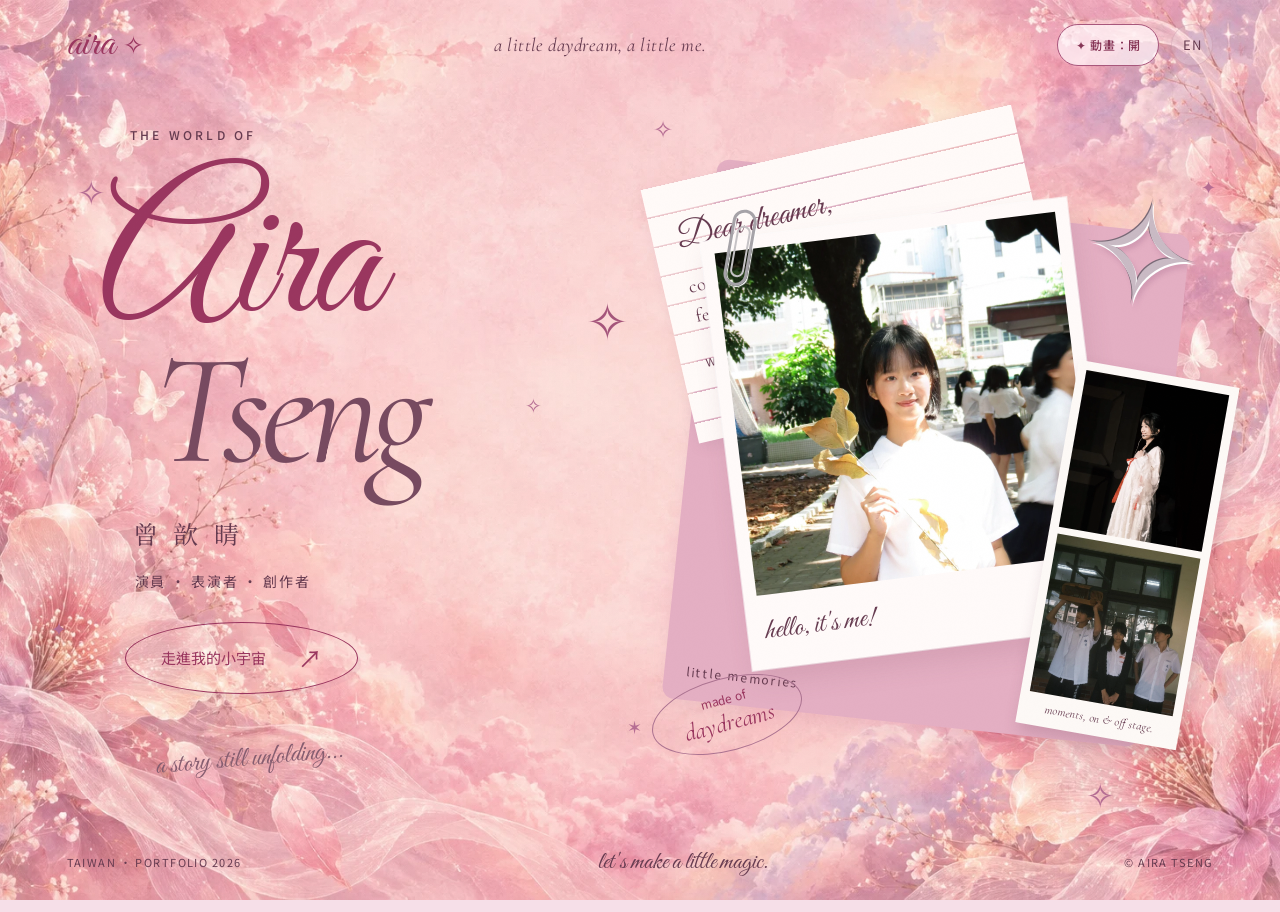
==== commit 8be9ab17: "Simplify portfolio photos and add a pink floral dreamscape Keep the original three Shichi photos and" ====
--- a/index.html
+++ b/index.html
@@ -8,7 +8,7 @@
   <link rel="icon" href="data:image/svg+xml,%3Csvg xmlns='http://www.w3.org/2000/svg' viewBox='0 0 32 32'%3E%3Crect width='32' height='32' rx='16' fill='%23f6dfe8'/%3E%3Ctext x='16' y='24' font-size='27' text-anchor='middle' fill='%239e3f69'%3E✧%3C/text%3E%3C/svg%3E">
   <link rel="preconnect" href="https://fonts.googleapis.com"><link rel="preconnect" href="https://fonts.gstatic.com" crossorigin>
   <link href="https://fonts.googleapis.com/css2?family=Cormorant+Garamond:ital,wght@0,400;0,500;1,400;1,500&family=Great+Vibes&family=Noto+Sans+TC:wght@400;500&family=Noto+Serif+TC:wght@400;500&display=swap" rel="stylesheet">
-  <link rel="stylesheet" href="style.css?v=3"><script src="site.js?v=3" defer></script>
+  <link rel="stylesheet" href="style.css?v=4"><script src="site.js?v=4" defer></script>
 </head>
 <body class="cover-page">
   <a class="skip" href="#main" data-zh="跳至內容" data-en="Skip to content">跳至內容</a>
@@ -16,7 +16,7 @@
   <header class="site-header">
     <a class="wordmark" href="index.html" aria-label="Aira Tseng 首頁">aira<span>✧</span></a>
     <span class="header-note">a little daydream, a little me.</span>
-    <div class="header-actions"><button class="motion-toggle" type="button" aria-pressed="false" aria-label="暫停動畫">Ⅱ</button><button class="language-toggle" type="button" aria-label="Switch to English">EN</button></div>
+    <div class="header-actions"><button class="motion-toggle" type="button" aria-pressed="false" aria-label="暫停動畫">✦ 動畫：開</button><button class="language-toggle" type="button" aria-label="Switch to English">EN</button></div>
   </header>
   <main id="main" class="cover">
     <div class="cover-type">
--- a/style.css
+++ b/style.css
@@ -10,4 +10,20 @@
 /* HTML dimensions reserve space; responsive frames control the rendered height. */
 .filmstrip img,.work-visual>img{height:auto}
 @media(max-width:400px){.cover h1{width:260px}.first-name{font-size:116px}.last-name{font-size:92px;margin-left:55px}.chinese-name{margin-top:17px}.cover-collage{margin-top:28px}.cover-role{margin-bottom:16px}}
-@media(prefers-reduced-motion:reduce){html{scroll-behavior:auto}*,*:before,*:after{animation:none!important;transition:none!important}.js-motion .reveal:not(.is-visible){opacity:1;translate:0}}
+@media(prefers-reduced-motion:reduce){html:not(.motion-enabled){scroll-behavior:auto}html:not(.motion-enabled) *,html:not(.motion-enabled) *:before,html:not(.motion-enabled) *:after{animation:none!important;transition:none!important}html:not(.motion-enabled) .reveal{opacity:1;translate:0}}
+
+/* A single dream-garden backdrop follows both pages continuously. */
+body{background:#f6dfe8;isolation:isolate}
+body::after{content:"";position:fixed;inset:0;z-index:-1;pointer-events:none;background-image:linear-gradient(#fff3f51a,#fff3f51a),url("images/dream-garden.webp");background-size:cover;background-position:center;background-repeat:no-repeat}
+body::before{opacity:.04}
+.story-page .site-header{background:#fce7ecb3}
+.header-actions .motion-toggle{border-radius:24px;min-width:102px;padding:5px 13px;font-size:12px;background:#fff4f9b8;white-space:nowrap}
+.header-actions .motion-toggle[aria-pressed="true"]{border-color:#a8577c;color:#863556}
+.header-actions .motion-toggle[aria-pressed="false"]{background:#ffffffb3;color:#6e5361}
+.cloud-archive{margin:15px auto 100px;max-width:610px}
+.cloud-archive .enter-link{margin:25px 0 0;background:#fff2f6b0}
+.cloud-archive .enter-link:hover{background:#fff8fb}
+.profile-text-only{display:block;max-width:820px;margin:0 auto 80px}
+.profile-text-only .profile-list{grid-template-columns:repeat(3,1fr)}
+.story{background:radial-gradient(ellipse at center,#ffeff529 0%,transparent 75%)}
+@media(max-width:700px){.header-note{display:none}.header-actions .motion-toggle{min-width:93px;padding:4px 10px;font-size:11px}.story-page .back-home{font-size:11px}.profile-text-only .profile-list{grid-template-columns:1fr 1fr}.cloud-archive{margin-bottom:65px}body::after{background-size:auto 100lvh;background-position:43% center}}
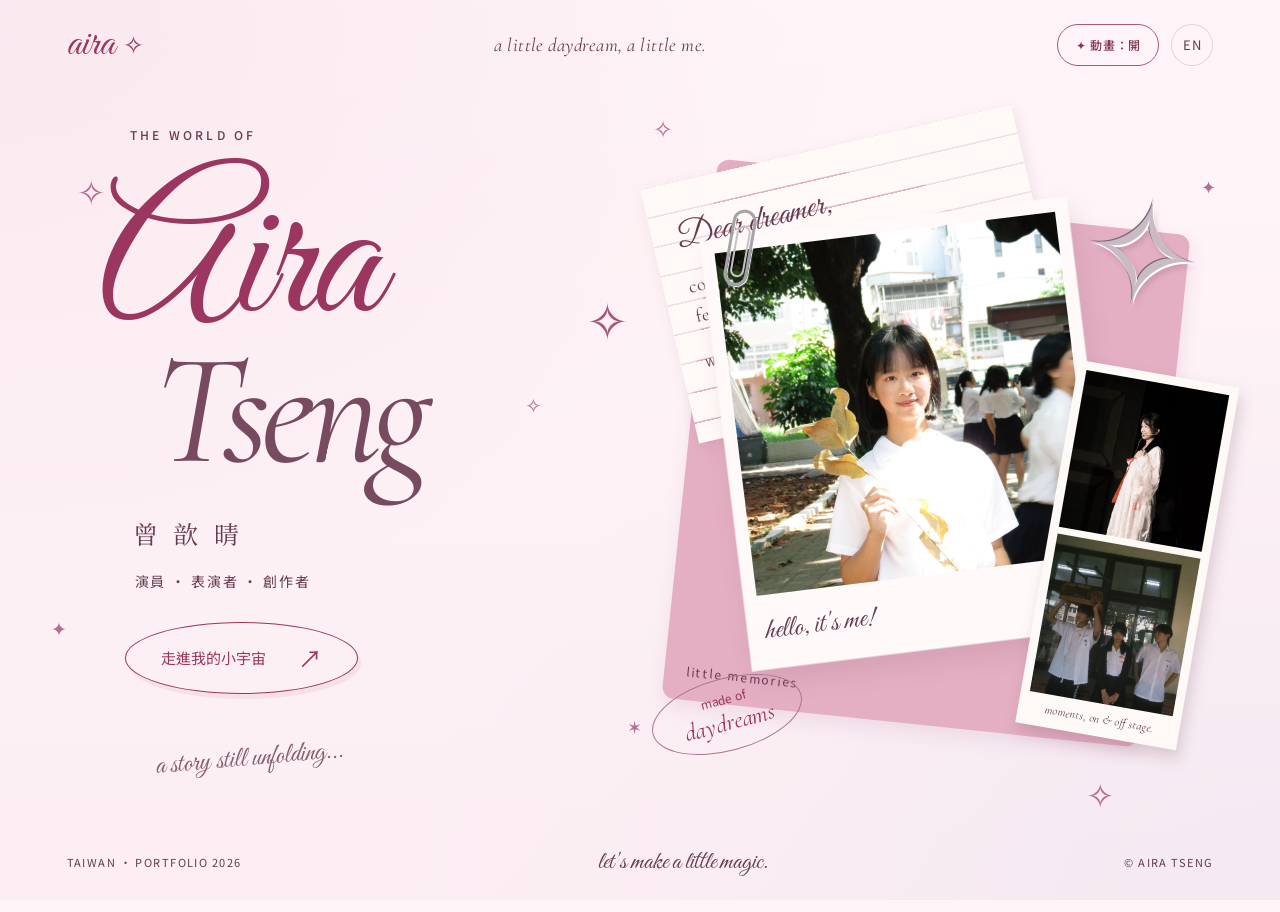
==== commit 61de5f90: "Refresh cached background styles on index.html" ====
--- a/index.html
+++ b/index.html
@@ -8,7 +8,7 @@
   <link rel="icon" href="data:image/svg+xml,%3Csvg xmlns='http://www.w3.org/2000/svg' viewBox='0 0 32 32'%3E%3Crect width='32' height='32' rx='16' fill='%23f6dfe8'/%3E%3Ctext x='16' y='24' font-size='27' text-anchor='middle' fill='%239e3f69'%3E✧%3C/text%3E%3C/svg%3E">
   <link rel="preconnect" href="https://fonts.googleapis.com"><link rel="preconnect" href="https://fonts.gstatic.com" crossorigin>
   <link href="https://fonts.googleapis.com/css2?family=Cormorant+Garamond:ital,wght@0,400;0,500;1,400;1,500&family=Great+Vibes&family=Noto+Sans+TC:wght@400;500&family=Noto+Serif+TC:wght@400;500&display=swap" rel="stylesheet">
-  <link rel="stylesheet" href="style.css?v=4"><script src="site.js?v=4" defer></script>
+  <link rel="stylesheet" href="style.css?v=5"><script src="site.js?v=4" defer></script>
 </head>
 <body class="cover-page">
   <a class="skip" href="#main" data-zh="跳至內容" data-en="Skip to content">跳至內容</a>
--- a/style.css
+++ b/style.css
@@ -12,11 +12,11 @@
 @media(max-width:400px){.cover h1{width:260px}.first-name{font-size:116px}.last-name{font-size:92px;margin-left:55px}.chinese-name{margin-top:17px}.cover-collage{margin-top:28px}.cover-role{margin-bottom:16px}}
 @media(prefers-reduced-motion:reduce){html:not(.motion-enabled){scroll-behavior:auto}html:not(.motion-enabled) *,html:not(.motion-enabled) *:before,html:not(.motion-enabled) *:after{animation:none!important;transition:none!important}html:not(.motion-enabled) .reveal{opacity:1;translate:0}}
 
-/* A single dream-garden backdrop follows both pages continuously. */
-body{background:#f6dfe8;isolation:isolate}
-body::after{content:"";position:fixed;inset:0;z-index:-1;pointer-events:none;background-image:linear-gradient(#fff3f51a,#fff3f51a),url("images/dream-garden.webp");background-size:cover;background-position:center;background-repeat:no-repeat}
-body::before{opacity:.04}
-.story-page .site-header{background:#fce7ecb3}
+/* A quiet blush canvas keeps the typography readable on both pages. */
+body{background:#fff4f7;isolation:isolate}
+body::after{content:"";position:fixed;inset:0;z-index:-1;pointer-events:none;background-image:radial-gradient(ellipse at 0% 0%,#f4dce680,transparent 48%),radial-gradient(ellipse at 100% 100%,#ebe3f070,transparent 48%),linear-gradient(#fff5f8,#fceef3);background-size:cover;background-position:center;background-repeat:no-repeat}
+body::before{display:none}
+.story-page .site-header{background:#fff4f7f2}
 .header-actions .motion-toggle{border-radius:24px;min-width:102px;padding:5px 13px;font-size:12px;background:#fff4f9b8;white-space:nowrap}
 .header-actions .motion-toggle[aria-pressed="true"]{border-color:#a8577c;color:#863556}
 .header-actions .motion-toggle[aria-pressed="false"]{background:#ffffffb3;color:#6e5361}
@@ -25,5 +25,5 @@
 .cloud-archive .enter-link:hover{background:#fff8fb}
 .profile-text-only{display:block;max-width:820px;margin:0 auto 80px}
 .profile-text-only .profile-list{grid-template-columns:repeat(3,1fr)}
-.story{background:radial-gradient(ellipse at center,#ffeff529 0%,transparent 75%)}
-@media(max-width:700px){.header-note{display:none}.header-actions .motion-toggle{min-width:93px;padding:4px 10px;font-size:11px}.story-page .back-home{font-size:11px}.profile-text-only .profile-list{grid-template-columns:1fr 1fr}.cloud-archive{margin-bottom:65px}body::after{background-size:auto 100lvh;background-position:43% center}}
+.story{background:transparent}
+@media(max-width:700px){.header-note{display:none}.header-actions .motion-toggle{min-width:93px;padding:4px 10px;font-size:11px}.story-page .back-home{font-size:11px}.profile-text-only .profile-list{grid-template-columns:1fr 1fr}.cloud-archive{margin-bottom:65px}body::after{background-size:cover;background-position:center}}
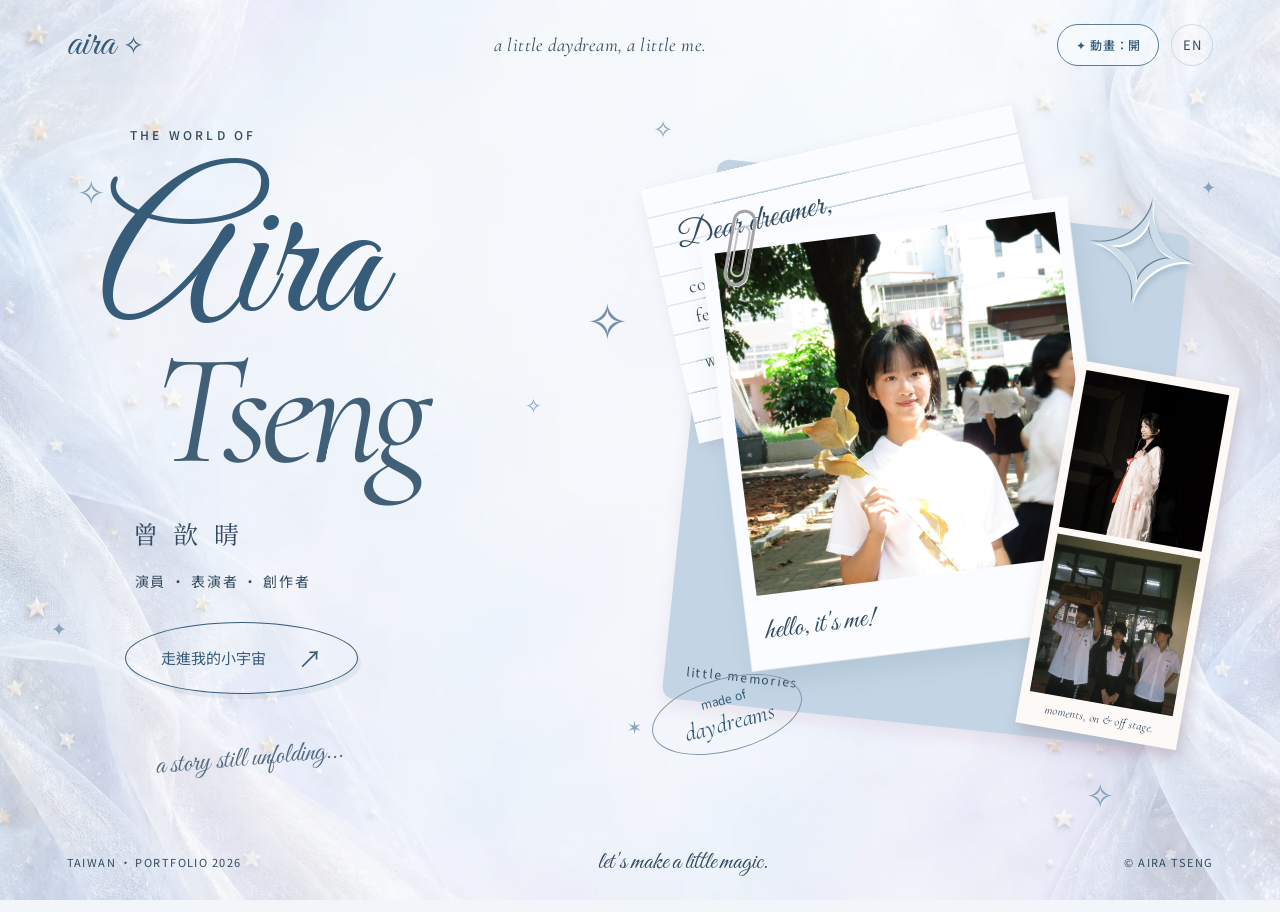
==== commit 8fcb6706: "Restyle portfolio in pearl blue starlight and reserve a Showreel space Use a low-contrast organza ba" ====
--- a/index.html
+++ b/index.html
@@ -3,12 +3,12 @@
 <head>
   <meta charset="utf-8"><meta name="viewport" content="width=device-width, initial-scale=1">
   <meta name="description" content="曾歆晴 Aira Tseng — 演員、表演者、創作者。走進我的故事、影像與表演世界。">
-  <meta name="theme-color" content="#f6dfe8">
+  <meta name="theme-color" content="#edf3f8">
   <title>Aira Tseng 曾歆晴 · A little daydream</title>
-  <link rel="icon" href="data:image/svg+xml,%3Csvg xmlns='http://www.w3.org/2000/svg' viewBox='0 0 32 32'%3E%3Crect width='32' height='32' rx='16' fill='%23f6dfe8'/%3E%3Ctext x='16' y='24' font-size='27' text-anchor='middle' fill='%239e3f69'%3E✧%3C/text%3E%3C/svg%3E">
+  <link rel="icon" href="data:image/svg+xml,%3Csvg xmlns='http://www.w3.org/2000/svg' viewBox='0 0 32 32'%3E%3Crect width='32' height='32' rx='16' fill='%23edf3f8'/%3E%3Ctext x='16' y='24' font-size='27' text-anchor='middle' fill='%233b5872'%3E✧%3C/text%3E%3C/svg%3E">
   <link rel="preconnect" href="https://fonts.googleapis.com"><link rel="preconnect" href="https://fonts.gstatic.com" crossorigin>
   <link href="https://fonts.googleapis.com/css2?family=Cormorant+Garamond:ital,wght@0,400;0,500;1,400;1,500&family=Great+Vibes&family=Noto+Sans+TC:wght@400;500&family=Noto+Serif+TC:wght@400;500&display=swap" rel="stylesheet">
-  <link rel="stylesheet" href="style.css?v=5"><script src="site.js?v=4" defer></script>
+  <link rel="stylesheet" href="style.css?v=6"><script src="site.js?v=4" defer></script>
 </head>
 <body class="cover-page">
   <a class="skip" href="#main" data-zh="跳至內容" data-en="Skip to content">跳至內容</a>
--- a/style.css
+++ b/style.css
@@ -1,9 +1,9 @@
 @charset "UTF-8";
-:root{--pink:#f6dfe8;--ink:#663b50;--berry:#9a365f;--muted:#865d70;--line:#b97f9750;--paper:#fffaf9;--script:'Great Vibes','Snell Roundhand',cursive;--serif:'Cormorant Garamond','Noto Serif TC',serif;--body:'Noto Sans TC',sans-serif}
+:root{--pink:#edf3f8;--ink:#334b60;--berry:#365c79;--muted:#536c80;--line:#829fb650;--paper:#fbfcff;--script:'Great Vibes','Snell Roundhand',cursive;--serif:'Cormorant Garamond','Noto Serif TC',serif;--body:'Noto Sans TC',sans-serif}
 *{box-sizing:border-box}html{scroll-behavior:smooth;scroll-padding-top:90px}body{margin:0;color:var(--ink);font-family:var(--body);font-size:16px;line-height:1.9;background-color:var(--pink);background-image:radial-gradient(ellipse at 15% 10%,#fff5f7b0,transparent 42%),radial-gradient(ellipse at 90% 70%,#e8afd060,transparent 45%);background-attachment:fixed;overflow-x:clip}body::before{content:'';position:fixed;inset:0;z-index:20;pointer-events:none;opacity:.14;background-image:url("data:image/svg+xml,%3Csvg xmlns='http://www.w3.org/2000/svg' width='180' height='180'%3E%3Cfilter id='n'%3E%3CfeTurbulence type='fractalNoise' baseFrequency='.82' numOctaves='3' stitchTiles='stitch'/%3E%3C/filter%3E%3Cpath fill='%23996f80' opacity='.3' filter='url(%23n)' d='M0 0h180v180H0z'/%3E%3C/svg%3E")}
-a{color:inherit;text-decoration:none}button{font:inherit;color:inherit}button,a{-webkit-tap-highlight-color:transparent}button{cursor:pointer}a:focus-visible,button:focus-visible,summary:focus-visible{outline:2px solid var(--berry);outline-offset:7px}img{display:block;max-width:100%;object-fit:cover}figure,p,h1,h2,h3{margin:0}p+p{margin-top:1em}button{border:0;background:none}.skip{position:fixed;left:15px;top:-100px;z-index:100;background:white;padding:10px}.skip:focus{top:10px}.site-header{position:relative;z-index:25;display:flex;align-items:center;justify-content:space-between;padding:24px 5.2%;gap:20px}.wordmark{font-family:var(--script);font-size:42px;line-height:1;color:var(--berry)}.wordmark span{font-family:var(--serif);font-size:25px;margin-left:8px}.header-note{font-family:var(--serif);font-style:italic;font-size:19px;letter-spacing:.025em}.header-actions{display:flex;gap:12px;align-items:center}.header-actions button{min-width:42px;min-height:42px;font-size:13px;letter-spacing:.06em;border:1px solid var(--line);border-radius:50%;background:#fff5f630}.motion-toggle{font-weight:500}.handwritten{font-family:var(--script);font-size:34px;font-weight:400}.eyebrow{font-size:12px;letter-spacing:.27em;font-weight:500}.sky{position:absolute;inset:0 0 auto;height:100svh;overflow:hidden;pointer-events:none;z-index:0}.sky span{position:absolute;color:#b56d93;animation:twinkle 5s ease-in-out infinite;font-family:Georgia,serif;font-size:34px}.sky span:nth-child(1){top:18%;left:6%}.sky span:nth-child(2){top:68%;left:4%;font-size:19px;animation-delay:-2s}.sky span:nth-child(3){top:12%;left:51%;font-size:24px}.sky span:nth-child(4){top:79%;left:49%;font-size:18px;animation-delay:-4s}.sky span:nth-child(5){top:44%;right:6%;font-size:45px}.sky span:nth-child(6){top:19%;right:5%;font-size:18px}.sky span:nth-child(7){top:85%;right:13%}.sky span:nth-child(8){top:43%;left:41%;font-size:20px;animation-delay:-1s}.cover{min-height:calc(100svh - 166px);max-width:1360px;margin:auto;display:grid;grid-template-columns:1fr 1fr;align-items:center;padding:28px 6% 45px;gap:40px;position:relative}.cover-type{position:relative;z-index:4;padding-left:28px}.cover-type>.eyebrow{margin-left:25px;margin-bottom:18px}.cover h1{font-weight:400;line-height:.8;color:var(--berry);position:relative;margin-left:-6px;padding-top:22px}.first-name{font-family:var(--script);font-size:clamp(125px,15.4vw,218px);display:block;font-weight:400;letter-spacing:-.025em;position:relative;z-index:2}.last-name{font-family:var(--serif);font-style:italic;font-size:clamp(100px,12.4vw,180px);display:block;letter-spacing:-.055em;margin:4px 0 0 53px;position:relative;color:#774a60}.name-star{font-family:Georgia,serif;font-style:normal;font-size:.32em;position:absolute;top:-45px;right:0;color:#a5557b;animation:twinkle 4s infinite}.chinese-name{margin:35px 0 10px 28px;font-family:'Noto Serif TC',serif;font-size:25px;letter-spacing:.19em}.cover-role{margin:0 0 28px 30px;font-size:14px;letter-spacing:.12em}.enter-link{display:inline-flex;align-items:center;gap:32px;border:1px solid var(--berry);border-radius:50%;min-height:63px;padding:12px 35px;margin-left:20px;color:var(--berry);font-size:15px;transition:background .25s,transform .25s;box-shadow:3px 5px 0 #c98da427}.enter-link>span:last-child{font-size:24px}.enter-link:hover{background:#fff7fa;transform:translateY(-4px) rotate(-2deg)}.cover-whisper{margin:26px 0 0 50px;transform:rotate(-5deg);font-size:28px;color:var(--muted)}.cover-collage{position:relative;isolation:isolate;width:100%;height:610px;max-width:570px;margin:auto}.polaroid{background:var(--paper);padding:13px 13px 0;box-shadow:4px 13px 24px #84526826,0 0 0 1px #ffffffaa;position:relative}.polaroid figcaption{display:flex;justify-content:space-between;align-items:center;padding:9px 4px 10px;font-size:13px}.cover-portrait{position:absolute;width:68%;left:12%;top:74px;transform:rotate(-7deg);--angle:-7deg;z-index:3}.portrait-window{height:345px;overflow:hidden}.portrait-window img{width:100%;height:100%;object-position:50% 60%;transform:scale(1.15)}.cover-portrait figcaption .handwritten{font-size:29px}.paperclip{position:absolute;left:27px;top:-28px;width:24px;height:77px;border:3px solid #a6a3a8;border-radius:15px;transform:rotate(17deg);z-index:3;box-shadow:inset 1px 0 1px white,1px 1px 1px #fff}.paperclip:after{content:'';position:absolute;left:3px;top:13px;width:10px;height:48px;border:2px solid #c6c3c6;border-radius:8px}.scrap{background:#fff9f5;box-shadow:2px 5px 14px #875b7720;padding:25px}.behind-note{position:absolute;top:0;left:1%;width:70%;height:260px;transform:rotate(-13deg);z-index:1;background:repeating-linear-gradient(#fffaf8 0 28px,#d4b8c65c 29px 30px);font-family:var(--serif)}.behind-note p{font-size:19px;line-height:1.6}.behind-note>span:last-child{display:block;margin-top:22px;font-family:var(--body);font-size:11px;letter-spacing:.1em}.folder-back{position:absolute;inset:65px 7% 30px 5%;transform:rotate(6deg);border-radius:5px 12px 12px;background:#e4afc3;box-shadow:2px 8px 18px #ae628c22}.folder-back:before{content:'';position:absolute;top:-27px;left:0;width:45%;height:30px;background:#e4afc3;border-radius:12px 18px 0 0}.folder-back span{position:absolute;bottom:17px;left:22px;font-size:12px;letter-spacing:.15em}.filmstrip{position:absolute;right:-1%;top:227px;width:30%;padding:9px;background:#fdf9f6;transform:rotate(10deg);--angle:10deg;z-index:5;box-shadow:4px 8px 15px #6e425637}.filmstrip img{width:100%;aspect-ratio:1/1.1;object-position:43% 45%;margin-bottom:7px}.filmstrip figcaption{font-family:var(--serif);font-style:italic;font-size:12px;text-align:center;line-height:1.4}.chrome-star{position:absolute;right:0;top:40px;font:145px/1 Georgia,serif;color:#c9bac4;text-shadow:1px 2px 0 white,-1px -1px 0 #796976,4px 5px 5px #8e537b3b;transform:rotate(12deg);--angle:12deg;z-index:5}.love-stamp{position:absolute;bottom:3px;left:-10px;border:1px solid #ac7391;border-radius:50%;padding:12px 30px;text-align:center;font-size:12px;line-height:1.3;transform:rotate(-15deg);z-index:6;color:var(--berry)}.love-stamp i{font-family:var(--serif);font-size:24px}.cover-footer{max-width:1400px;margin:auto;padding:15px 5.2% 25px;display:flex;justify-content:space-between;align-items:center;gap:20px;font-size:11px;letter-spacing:.13em}.cover-footer .handwritten{font-size:25px;letter-spacing:0}.floaty{animation:float 7s ease-in-out infinite}.filmstrip{animation-delay:-3.2s}.chrome-star{animation-delay:-1s}@keyframes float{0%,100%{transform:translateY(0) rotate(var(--angle,0deg))}50%{transform:translateY(-10px) rotate(calc(var(--angle,0deg) + 2deg))}}@keyframes twinkle{0%,100%{opacity:.45;transform:scale(.9) rotate(0)}50%{opacity:.9;transform:scale(1.1) rotate(12deg)}}
+a{color:inherit;text-decoration:none}button{font:inherit;color:inherit}button,a{-webkit-tap-highlight-color:transparent}button{cursor:pointer}a:focus-visible,button:focus-visible,summary:focus-visible{outline:2px solid var(--berry);outline-offset:7px}img{display:block;max-width:100%;object-fit:cover}figure,p,h1,h2,h3{margin:0}p+p{margin-top:1em}button{border:0;background:none}.skip{position:fixed;left:15px;top:-100px;z-index:100;background:white;padding:10px}.skip:focus{top:10px}.site-header{position:relative;z-index:25;display:flex;align-items:center;justify-content:space-between;padding:24px 5.2%;gap:20px}.wordmark{font-family:var(--script);font-size:42px;line-height:1;color:var(--berry)}.wordmark span{font-family:var(--serif);font-size:25px;margin-left:8px}.header-note{font-family:var(--serif);font-style:italic;font-size:19px;letter-spacing:.025em}.header-actions{display:flex;gap:12px;align-items:center}.header-actions button{min-width:42px;min-height:42px;font-size:13px;letter-spacing:.06em;border:1px solid var(--line);border-radius:50%;background:#fff5f630}.motion-toggle{font-weight:500}.handwritten{font-family:var(--script);font-size:34px;font-weight:400}.eyebrow{font-size:12px;letter-spacing:.27em;font-weight:500}.sky{position:absolute;inset:0 0 auto;height:100svh;overflow:hidden;pointer-events:none;z-index:0}.sky span{position:absolute;color:#87a3bc;animation:twinkle 5s ease-in-out infinite;font-family:Georgia,serif;font-size:34px}.sky span:nth-child(1){top:18%;left:6%}.sky span:nth-child(2){top:68%;left:4%;font-size:19px;animation-delay:-2s}.sky span:nth-child(3){top:12%;left:51%;font-size:24px}.sky span:nth-child(4){top:79%;left:49%;font-size:18px;animation-delay:-4s}.sky span:nth-child(5){top:44%;right:6%;font-size:45px}.sky span:nth-child(6){top:19%;right:5%;font-size:18px}.sky span:nth-child(7){top:85%;right:13%}.sky span:nth-child(8){top:43%;left:41%;font-size:20px;animation-delay:-1s}.cover{min-height:calc(100svh - 166px);max-width:1360px;margin:auto;display:grid;grid-template-columns:1fr 1fr;align-items:center;padding:28px 6% 45px;gap:40px;position:relative}.cover-type{position:relative;z-index:4;padding-left:28px}.cover-type>.eyebrow{margin-left:25px;margin-bottom:18px}.cover h1{font-weight:400;line-height:.8;color:var(--berry);position:relative;margin-left:-6px;padding-top:22px}.first-name{font-family:var(--script);font-size:clamp(125px,15.4vw,218px);display:block;font-weight:400;letter-spacing:-.025em;position:relative;z-index:2}.last-name{font-family:var(--serif);font-style:italic;font-size:clamp(100px,12.4vw,180px);display:block;letter-spacing:-.055em;margin:4px 0 0 53px;position:relative;color:#425f78}.name-star{font-family:Georgia,serif;font-style:normal;font-size:.32em;position:absolute;top:-45px;right:0;color:#7390ae;animation:twinkle 4s infinite}.chinese-name{margin:35px 0 10px 28px;font-family:'Noto Serif TC',serif;font-size:25px;letter-spacing:.19em}.cover-role{margin:0 0 28px 30px;font-size:14px;letter-spacing:.12em}.enter-link{display:inline-flex;align-items:center;gap:32px;border:1px solid var(--berry);border-radius:50%;min-height:63px;padding:12px 35px;margin-left:20px;color:var(--berry);font-size:15px;transition:background .25s,transform .25s;box-shadow:3px 5px 0 #90a8bc27}.enter-link>span:last-child{font-size:24px}.enter-link:hover{background:#ffffff;transform:translateY(-4px) rotate(-2deg)}.cover-whisper{margin:26px 0 0 50px;transform:rotate(-5deg);font-size:28px;color:var(--muted)}.cover-collage{position:relative;isolation:isolate;width:100%;height:610px;max-width:570px;margin:auto}.polaroid{background:var(--paper);padding:13px 13px 0;box-shadow:4px 13px 24px #84526826,0 0 0 1px #ffffffaa;position:relative}.polaroid figcaption{display:flex;justify-content:space-between;align-items:center;padding:9px 4px 10px;font-size:13px}.cover-portrait{position:absolute;width:68%;left:12%;top:74px;transform:rotate(-7deg);--angle:-7deg;z-index:3}.portrait-window{height:345px;overflow:hidden}.portrait-window img{width:100%;height:100%;object-position:50% 60%;transform:scale(1.15)}.cover-portrait figcaption .handwritten{font-size:29px}.paperclip{position:absolute;left:27px;top:-28px;width:24px;height:77px;border:3px solid #a6a3a8;border-radius:15px;transform:rotate(17deg);z-index:3;box-shadow:inset 1px 0 1px white,1px 1px 1px #fff}.paperclip:after{content:'';position:absolute;left:3px;top:13px;width:10px;height:48px;border:2px solid #c6c3c6;border-radius:8px}.scrap{background:#fff9f5;box-shadow:2px 5px 14px #875b7720;padding:25px}.behind-note{position:absolute;top:0;left:1%;width:70%;height:260px;transform:rotate(-13deg);z-index:1;background:repeating-linear-gradient(#fffaf8 0 28px,#d4b8c65c 29px 30px);font-family:var(--serif)}.behind-note p{font-size:19px;line-height:1.6}.behind-note>span:last-child{display:block;margin-top:22px;font-family:var(--body);font-size:11px;letter-spacing:.1em}.folder-back{position:absolute;inset:65px 7% 30px 5%;transform:rotate(6deg);border-radius:5px 12px 12px;background:#c3d5e5;box-shadow:2px 8px 18px #ae628c22}.folder-back:before{content:'';position:absolute;top:-27px;left:0;width:45%;height:30px;background:#c3d5e5;border-radius:12px 18px 0 0}.folder-back span{position:absolute;bottom:17px;left:22px;font-size:12px;letter-spacing:.15em}.filmstrip{position:absolute;right:-1%;top:227px;width:30%;padding:9px;background:#fdf9f6;transform:rotate(10deg);--angle:10deg;z-index:5;box-shadow:4px 8px 15px #6e425637}.filmstrip img{width:100%;aspect-ratio:1/1.1;object-position:43% 45%;margin-bottom:7px}.filmstrip figcaption{font-family:var(--serif);font-style:italic;font-size:12px;text-align:center;line-height:1.4}.chrome-star{position:absolute;right:0;top:40px;font:145px/1 Georgia,serif;color:#c9bac4;text-shadow:1px 2px 0 white,-1px -1px 0 #796976,4px 5px 5px #8e537b3b;transform:rotate(12deg);--angle:12deg;z-index:5}.love-stamp{position:absolute;bottom:3px;left:-10px;border:1px solid #8197af;border-radius:50%;padding:12px 30px;text-align:center;font-size:12px;line-height:1.3;transform:rotate(-15deg);z-index:6;color:var(--berry)}.love-stamp i{font-family:var(--serif);font-size:24px}.cover-footer{max-width:1400px;margin:auto;padding:15px 5.2% 25px;display:flex;justify-content:space-between;align-items:center;gap:20px;font-size:11px;letter-spacing:.13em}.cover-footer .handwritten{font-size:25px;letter-spacing:0}.floaty{animation:float 7s ease-in-out infinite}.filmstrip{animation-delay:-3.2s}.chrome-star{animation-delay:-1s}@keyframes float{0%,100%{transform:translateY(0) rotate(var(--angle,0deg))}50%{transform:translateY(-10px) rotate(calc(var(--angle,0deg) + 2deg))}}@keyframes twinkle{0%,100%{opacity:.45;transform:scale(.9) rotate(0)}50%{opacity:.9;transform:scale(1.1) rotate(12deg)}}
 /* One continuous canvas: no separate section backgrounds or boxed content. */
-.story-page .site-header{position:sticky;top:0;background:#f6dfe8e8;backdrop-filter:blur(12px)}.back-home{font-size:13px;letter-spacing:.06em}.story{max-width:1120px;margin:0 auto;padding:55px 46px 0;position:relative}.story-intro{text-align:center;max-width:750px;margin:auto;padding:30px 0 65px}.story-intro h1{font-family:var(--script);font-size:clamp(78px,10vw,132px);font-weight:400;line-height:1.35;color:var(--berry);margin-top:10px}.story-intro .intro-name{font-size:16px;letter-spacing:.19em}.story-intro p:last-child{font-family:'Noto Serif TC',serif;margin:24px auto 0;max-width:480px;font-size:17px;line-height:2}.small-star{display:block;margin:30px auto 0;color:#b56890;font-size:28px}.story-row{display:grid;grid-template-columns:1fr 1.08fr;gap:85px;align-items:center;margin:20px 0 100px;position:relative}.story-row.reverse{grid-template-columns:1.08fr 1fr}.story-copy{position:relative;z-index:1}.story-copy h2,.flow-heading{font-family:var(--serif);font-weight:400;font-size:clamp(42px,5.5vw,70px);line-height:1.15;color:var(--berry);margin:12px 0 25px}.story-copy h2 em,.flow-heading em{font-family:var(--script);font-weight:400;font-size:1.2em}.story-copy p{font-size:16px;line-height:2.1}.story-photo{transform:rotate(-5deg);--angle:-5deg;margin:10px 15px}.story-photo img{width:100%;height:410px;object-position:center}.story-photo figcaption .handwritten{font-size:31px}.photo-tape:before{content:'';position:absolute;z-index:2;top:-13px;left:35%;height:31px;width:110px;background:#f7e7bea3;transform:rotate(-7deg);border-left:2px dotted #fff7e2;border-right:2px dotted #fff7e2}.margin-note{position:absolute;bottom:-40px;right:0;transform:rotate(-8deg);font-size:29px}.story-quote{position:relative;margin:80px auto 100px;max-width:750px;text-align:center}.story-quote:before,.story-quote:after{position:absolute;content:'✧';font:65px Georgia;color:#b57899;top:30px;animation:twinkle 6s infinite}.story-quote:before{left:-65px}.story-quote:after{right:-65px;font-size:35px;top:100px}.story-quote blockquote{font-family:'Noto Serif TC',serif;font-size:clamp(23px,3vw,33px);font-weight:400;line-height:1.9;margin:20px 0}.story-quote .handwritten{color:var(--berry);font-size:37px}.flow-heading{text-align:center;margin:25px 0 55px}.work-row{display:grid;grid-template-columns:1.4fr .8fr;gap:65px;align-items:center;margin-bottom:100px}.work-row:nth-of-type(even){grid-template-columns:.8fr 1.4fr}.work-row:nth-of-type(even) .work-visual{order:2}.work-visual{transform:rotate(-3deg);position:relative}.work-row:nth-of-type(even) .work-visual{transform:rotate(3deg)}.work-visual img{width:100%;aspect-ratio:3/2;object-fit:cover}.work-copy h3{font-family:'Noto Serif TC',serif;font-size:27px;font-weight:400;margin:12px 0}.work-copy p{font-family:var(--serif);font-size:20px;font-style:italic}.text-link{display:inline-flex;gap:20px;align-items:center;font-size:14px;padding:9px 0;border-bottom:1px solid #a9678c;margin-top:18px;transition:color .2s}.text-link:hover{color:#af235e}.photo-caption{font-family:var(--script);font-size:26px}.video-frame{width:100%;aspect-ratio:16/9;background:#eac3d3;position:relative;overflow:hidden}.video-frame>img{width:100%;height:100%;object-fit:cover}.video-frame iframe{width:100%;height:100%;border:0;display:block}.play-button{position:absolute;inset:0;width:100%;display:grid;place-content:center;color:white;background:#301b3333;transition:background .2s}.play-button:hover{background:#301b3355}.play-button>span:first-child{display:grid;place-items:center;width:66px;height:66px;border:1px solid #ffffffc9;border-radius:50%;background:#542c4a55;font-size:25px;padding-left:3px;margin:auto}.play-label{font-size:13px;margin-top:9px;text-shadow:0 1px 5px #341d2d}.video-frame.no-poster{background:radial-gradient(ellipse at center,#fce9f1,#db9dbb);color:var(--berry)}.no-poster .play-button{background:transparent;color:var(--berry)}.no-poster .play-button>span:first-child{border-color:#ba7196;background:#fff3f88a}.no-poster .play-label{color:var(--ink);text-shadow:none}.video-frame.no-poster:before{content:'Aira in motion';position:absolute;top:10%;left:0;right:0;text-align:center;font-family:var(--script);font-size:35px;opacity:.75}.video-footnote{font-size:12px;color:var(--muted);margin-top:10px}.video-footnote a{text-decoration:underline;text-underline-offset:4px}.cloud-intro{text-align:center;margin:40px auto 45px;max-width:540px}.cloud-intro .handwritten{font-size:55px;color:var(--berry)}.cloud-intro p{font-size:15px}.reel-list{display:grid;grid-template-columns:repeat(3,1fr);gap:25px;margin:40px 0 110px}.reel{transform:rotate(-2deg)}.reel:nth-child(2){transform:rotate(3deg);margin-top:25px}.reel:nth-child(3){transform:rotate(-1deg)}.reel .video-frame{aspect-ratio:3/4}.reel>h3{font-size:15px;font-weight:400;margin-top:13px}.reel .video-frame.no-poster:before{font-size:28px;top:19%}.reel .play-button{padding-top:30px}.profile-flow{display:grid;grid-template-columns:1.2fr .8fr;gap:70px;align-items:start;margin:30px 0 100px}.profile-list{display:grid;grid-template-columns:1fr 1fr;gap:22px 30px;margin-top:35px}.profile-list div{padding-top:10px;border-top:1px solid var(--line)}.profile-list dt{font-size:12px;letter-spacing:.08em;color:var(--muted)}.profile-list dd{margin:5px 0 0;font-size:16px}.profile-side{padding-top:65px}.profile-side .polaroid{transform:rotate(6deg);--angle:6deg}.profile-side img{aspect-ratio:3/4;width:100%;height:auto}.skills-intro{font-size:32px;margin-bottom:20px;font-family:var(--script);color:var(--berry)}.skills-list{display:grid;grid-template-columns:repeat(4,1fr);gap:25px 30px;margin:25px 0 100px}.skills-list div{border-top:1px solid var(--line);padding-top:16px}.skills-list h3{font-weight:400;font-family:var(--serif);font-size:25px}.skills-list p{font-size:13px;line-height:1.9;margin-top:5px;color:var(--muted)}.gallery{display:grid;grid-template-columns:repeat(3,1fr);align-items:start;gap:60px 35px;margin:50px 0 100px}.gallery .polaroid{transform:rotate(-3deg);transition:transform .3s}.gallery .polaroid:nth-child(3n+2){transform:rotate(3deg);margin-top:70px}.gallery .polaroid:nth-child(3n){transform:rotate(-1deg);margin-top:20px}.gallery a:hover{transform:translateY(-8px) rotate(0deg);z-index:2}.gallery img{width:100%;height:auto;aspect-ratio:3/4;object-fit:cover}.gallery figcaption{font-family:var(--serif);font-style:italic;font-size:15px}.gallery .photo-number{font-family:var(--body);font-size:11px;letter-spacing:.1em}.future-note{text-align:center;margin:0 auto 80px;max-width:650px}.future-note h2{font-family:var(--script);font-size:52px;font-weight:400;color:var(--berry)}.future-note p{font-family:'Noto Serif TC',serif;font-size:18px}.future-note details{margin:15px auto;color:var(--muted);font-size:13px}.contact-flow{text-align:center;padding:45px 0 100px}.contact-flow h2{font-family:var(--script);font-size:clamp(64px,9vw,115px);font-weight:400;line-height:1.3;color:var(--berry)}.contact-flow .contact-subtitle{font-family:'Noto Serif TC',serif;font-size:20px;margin:12px 0}.email{display:inline-block;border-bottom:1px solid var(--berry);padding:12px 0;font-family:var(--serif);font-size:26px;overflow-wrap:anywhere}.story-footer{display:flex;justify-content:space-between;border-top:1px solid var(--line);padding:22px 0 30px;font-size:12px;gap:20px}.reveal{transition:opacity .8s ease,translate .8s ease}.js-motion .reveal:not(.is-visible){opacity:0;translate:0 24px}.reveal.is-visible{opacity:1;translate:0}.motion-paused *,.motion-paused *:before,.motion-paused *:after{animation-play-state:paused!important}.motion-paused .reveal{opacity:1!important;translate:0!important;transition:none}.motion-paused{scroll-behavior:auto}.lightbox{max-width:min(1000px,92vw);max-height:92svh;border:1px solid #d6acc2;background:#fff5f9;padding:18px;box-shadow:0 20px 90px #62354d55;color:var(--ink)}.lightbox::backdrop{background:#482a40b8;backdrop-filter:blur(6px)}.lightbox img{max-height:76svh;max-width:100%;width:auto;height:auto;object-fit:contain;margin:auto}.lightbox header{display:flex;justify-content:space-between;align-items:center;gap:25px;padding-bottom:12px;font-size:14px}.lightbox button{font-size:25px;min-width:40px;min-height:40px}.lightbox a{font-size:12px;text-decoration:underline}.lightbox footer{display:flex;justify-content:space-between;padding-top:10px;gap:20px}.lightbox nav{display:flex;gap:15px}
+.story-page .site-header{position:sticky;top:0;background:#edf3f8e8;backdrop-filter:blur(12px)}.back-home{font-size:13px;letter-spacing:.06em}.story{max-width:1120px;margin:0 auto;padding:55px 46px 0;position:relative}.story-intro{text-align:center;max-width:750px;margin:auto;padding:30px 0 65px}.story-intro h1{font-family:var(--script);font-size:clamp(78px,10vw,132px);font-weight:400;line-height:1.35;color:var(--berry);margin-top:10px}.story-intro .intro-name{font-size:16px;letter-spacing:.19em}.story-intro p:last-child{font-family:'Noto Serif TC',serif;margin:24px auto 0;max-width:480px;font-size:17px;line-height:2}.small-star{display:block;margin:30px auto 0;color:#8aabc2;font-size:28px}.story-row{display:grid;grid-template-columns:1fr 1.08fr;gap:85px;align-items:center;margin:20px 0 100px;position:relative}.story-row.reverse{grid-template-columns:1.08fr 1fr}.story-copy{position:relative;z-index:1}.story-copy h2,.flow-heading{font-family:var(--serif);font-weight:400;font-size:clamp(42px,5.5vw,70px);line-height:1.15;color:var(--berry);margin:12px 0 25px}.story-copy h2 em,.flow-heading em{font-family:var(--script);font-weight:400;font-size:1.2em}.story-copy p{font-size:16px;line-height:2.1}.story-photo{transform:rotate(-5deg);--angle:-5deg;margin:10px 15px}.story-photo img{width:100%;height:410px;object-position:center}.story-photo figcaption .handwritten{font-size:31px}.photo-tape:before{content:'';position:absolute;z-index:2;top:-13px;left:35%;height:31px;width:110px;background:#f7e7bea3;transform:rotate(-7deg);border-left:2px dotted #fff7e2;border-right:2px dotted #fff7e2}.margin-note{position:absolute;bottom:-40px;right:0;transform:rotate(-8deg);font-size:29px}.story-quote{position:relative;margin:80px auto 100px;max-width:750px;text-align:center}.story-quote:before,.story-quote:after{position:absolute;content:'✧';font:65px Georgia;color:#98afc4;top:30px;animation:twinkle 6s infinite}.story-quote:before{left:-65px}.story-quote:after{right:-65px;font-size:35px;top:100px}.story-quote blockquote{font-family:'Noto Serif TC',serif;font-size:clamp(23px,3vw,33px);font-weight:400;line-height:1.9;margin:20px 0}.story-quote .handwritten{color:var(--berry);font-size:37px}.flow-heading{text-align:center;margin:25px 0 55px}.work-row{display:grid;grid-template-columns:1.4fr .8fr;gap:65px;align-items:center;margin-bottom:100px}.work-row:nth-of-type(even){grid-template-columns:.8fr 1.4fr}.work-row:nth-of-type(even) .work-visual{order:2}.work-visual{transform:rotate(-3deg);position:relative}.work-row:nth-of-type(even) .work-visual{transform:rotate(3deg)}.work-visual img{width:100%;aspect-ratio:3/2;object-fit:cover}.work-copy h3{font-family:'Noto Serif TC',serif;font-size:27px;font-weight:400;margin:12px 0}.work-copy p{font-family:var(--serif);font-size:20px;font-style:italic}.text-link{display:inline-flex;gap:20px;align-items:center;font-size:14px;padding:9px 0;border-bottom:1px solid #7c96ae;margin-top:18px;transition:color .2s}.text-link:hover{color:#2e5a80}.photo-caption{font-family:var(--script);font-size:26px}.video-frame{width:100%;aspect-ratio:16/9;background:#dce8f1;position:relative;overflow:hidden}.video-frame>img{width:100%;height:100%;object-fit:cover}.video-frame iframe{width:100%;height:100%;border:0;display:block}.play-button{position:absolute;inset:0;width:100%;display:grid;place-content:center;color:white;background:#301b3333;transition:background .2s}.play-button:hover{background:#301b3355}.play-button>span:first-child{display:grid;place-items:center;width:66px;height:66px;border:1px solid #ffffffc9;border-radius:50%;background:#542c4a55;font-size:25px;padding-left:3px;margin:auto}.play-label{font-size:13px;margin-top:9px;text-shadow:0 1px 5px #341d2d}.video-frame.no-poster{background:radial-gradient(ellipse at center,#f4f8fc,#bdcfe0);color:var(--berry)}.no-poster .play-button{background:transparent;color:var(--berry)}.no-poster .play-button>span:first-child{border-color:#8aabc2;background:#f4f8fc8a}.no-poster .play-label{color:var(--ink);text-shadow:none}.video-frame.no-poster:before{content:'Aira in motion';position:absolute;top:10%;left:0;right:0;text-align:center;font-family:var(--script);font-size:35px;opacity:.75}.video-footnote{font-size:12px;color:var(--muted);margin-top:10px}.video-footnote a{text-decoration:underline;text-underline-offset:4px}.cloud-intro{text-align:center;margin:40px auto 45px;max-width:540px}.cloud-intro .handwritten{font-size:55px;color:var(--berry)}.cloud-intro p{font-size:15px}.reel-list{display:grid;grid-template-columns:repeat(3,1fr);gap:25px;margin:40px 0 110px}.reel{transform:rotate(-2deg)}.reel:nth-child(2){transform:rotate(3deg);margin-top:25px}.reel:nth-child(3){transform:rotate(-1deg)}.reel .video-frame{aspect-ratio:3/4}.reel>h3{font-size:15px;font-weight:400;margin-top:13px}.reel .video-frame.no-poster:before{font-size:28px;top:19%}.reel .play-button{padding-top:30px}.profile-flow{display:grid;grid-template-columns:1.2fr .8fr;gap:70px;align-items:start;margin:30px 0 100px}.profile-list{display:grid;grid-template-columns:1fr 1fr;gap:22px 30px;margin-top:35px}.profile-list div{padding-top:10px;border-top:1px solid var(--line)}.profile-list dt{font-size:12px;letter-spacing:.08em;color:var(--muted)}.profile-list dd{margin:5px 0 0;font-size:16px}.profile-side{padding-top:65px}.profile-side .polaroid{transform:rotate(6deg);--angle:6deg}.profile-side img{aspect-ratio:3/4;width:100%;height:auto}.skills-intro{font-size:32px;margin-bottom:20px;font-family:var(--script);color:var(--berry)}.skills-list{display:grid;grid-template-columns:repeat(4,1fr);gap:25px 30px;margin:25px 0 100px}.skills-list div{border-top:1px solid var(--line);padding-top:16px}.skills-list h3{font-weight:400;font-family:var(--serif);font-size:25px}.skills-list p{font-size:13px;line-height:1.9;margin-top:5px;color:var(--muted)}.gallery{display:grid;grid-template-columns:repeat(3,1fr);align-items:start;gap:60px 35px;margin:50px 0 100px}.gallery .polaroid{transform:rotate(-3deg);transition:transform .3s}.gallery .polaroid:nth-child(3n+2){transform:rotate(3deg);margin-top:70px}.gallery .polaroid:nth-child(3n){transform:rotate(-1deg);margin-top:20px}.gallery a:hover{transform:translateY(-8px) rotate(0deg);z-index:2}.gallery img{width:100%;height:auto;aspect-ratio:3/4;object-fit:cover}.gallery figcaption{font-family:var(--serif);font-style:italic;font-size:15px}.gallery .photo-number{font-family:var(--body);font-size:11px;letter-spacing:.1em}.future-note{text-align:center;margin:0 auto 80px;max-width:650px}.future-note h2{font-family:var(--script);font-size:52px;font-weight:400;color:var(--berry)}.future-note p{font-family:'Noto Serif TC',serif;font-size:18px}.future-note details{margin:15px auto;color:var(--muted);font-size:13px}.contact-flow{text-align:center;padding:45px 0 100px}.contact-flow h2{font-family:var(--script);font-size:clamp(64px,9vw,115px);font-weight:400;line-height:1.3;color:var(--berry)}.contact-flow .contact-subtitle{font-family:'Noto Serif TC',serif;font-size:20px;margin:12px 0}.email{display:inline-block;border-bottom:1px solid var(--berry);padding:12px 0;font-family:var(--serif);font-size:26px;overflow-wrap:anywhere}.story-footer{display:flex;justify-content:space-between;border-top:1px solid var(--line);padding:22px 0 30px;font-size:12px;gap:20px}.reveal{transition:opacity .8s ease,translate .8s ease}.js-motion .reveal:not(.is-visible){opacity:0;translate:0 24px}.reveal.is-visible{opacity:1;translate:0}.motion-paused *,.motion-paused *:before,.motion-paused *:after{animation-play-state:paused!important}.motion-paused .reveal{opacity:1!important;translate:0!important;transition:none}.motion-paused{scroll-behavior:auto}.lightbox{max-width:min(1000px,92vw);max-height:92svh;border:1px solid #b8ccdd;background:#f4f8fc;padding:18px;box-shadow:0 20px 90px #62354d55;color:var(--ink)}.lightbox::backdrop{background:#482a40b8;backdrop-filter:blur(6px)}.lightbox img{max-height:76svh;max-width:100%;width:auto;height:auto;object-fit:contain;margin:auto}.lightbox header{display:flex;justify-content:space-between;align-items:center;gap:25px;padding-bottom:12px;font-size:14px}.lightbox button{font-size:25px;min-width:40px;min-height:40px}.lightbox a{font-size:12px;text-decoration:underline}.lightbox footer{display:flex;justify-content:space-between;padding-top:10px;gap:20px}.lightbox nav{display:flex;gap:15px}
 @media(min-width:1450px){.cover{gap:70px}.cover-collage{height:640px}.portrait-window{height:385px}}
 @media(max-width:1000px){.cover{gap:10px;padding:30px 4% 45px}.cover-type{padding-left:5px}.cover-collage{height:520px}.portrait-window{height:295px}.cover-portrait{left:7%;width:73%}.filmstrip{top:240px}.chrome-star{font-size:105px;top:35px}.cover-role{letter-spacing:.05em}.story{padding:30px 35px 0}.story-row{gap:45px}.work-row{gap:35px}.profile-flow{gap:40px}.gallery{gap:45px 25px}}
 @media(max-width:700px){.site-header{padding:17px 6%;gap:10px}.wordmark{font-size:35px}.header-note{font-size:14px;max-width:140px;text-align:center;line-height:1.5}.header-actions{gap:6px}.header-actions button{min-width:36px;min-height:36px;font-size:12px}.cover{display:flex;flex-direction:column;gap:0;padding:12px 6% 25px;min-height:auto}.cover-type{width:100%;text-align:center;padding:0;z-index:5}.cover-type>.eyebrow{font-size:10px;margin:10px 0 8px}.cover h1{padding:15px 0 0;margin:0 auto;width:300px;text-align:left}.first-name{font-size:137px;margin-left:14px}.last-name{font-size:107px;margin:0 0 0 58px}.name-star{font-size:36px;right:0;top:-25px}.chinese-name{margin:23px 0 6px;font-size:20px}.cover-role{font-size:12px;margin:0 0 20px}.enter-link{min-height:54px;margin:0;padding:8px 28px;font-size:14px;gap:26px}.cover-whisper{display:none}.cover-collage{height:415px;width:min(360px,100%);margin:34px auto 10px}.cover-portrait{top:52px;left:12%;width:65%}.portrait-window{height:235px}.polaroid{padding:9px 9px 0}.cover-portrait figcaption .handwritten{font-size:24px}.behind-note{height:160px;width:66%;top:4px;left:8%;padding:14px}.behind-note .handwritten{font-size:25px}.behind-note p{font-size:14px;line-height:1.5}.behind-note>span:last-child{display:none}.folder-back{inset:48px 9% 20px 7%}.folder-back span{font-size:10px;bottom:13px}.filmstrip{width:29%;top:174px;right:1%;padding:6px}.filmstrip figcaption{font-size:10px}.chrome-star{font-size:91px;right:2%;top:11px}.love-stamp{font-size:10px;bottom:0;left:0;padding:7px 22px}.love-stamp i{font-size:21px}.cover-footer{padding:20px 6%;font-size:9px;gap:10px}.cover-footer .handwritten{display:none}.sky span:nth-child(1){left:6%;top:28%}.sky span:nth-child(3){left:85%;top:38%}.back-home{font-size:12px}.story{padding:20px 24px 0}.story-intro{padding:10px 0 45px}.story-intro h1{font-size:77px;margin:15px 0 0}.story-intro .intro-name{font-size:14px}.story-intro p:last-child{font-size:16px}.story-row,.story-row.reverse{grid-template-columns:1fr;gap:65px;margin-bottom:70px}.story-photo{width:75%;max-width:340px;margin:0 auto}.story-photo img{height:auto;aspect-ratio:3/4}.story-copy h2{font-size:52px}.story-copy p{font-size:16px}.story-quote{margin:50px 20px 65px}.story-quote:before{left:-22px;top:-22px;font-size:35px}.story-quote:after{right:-15px;top:auto;bottom:-25px;font-size:25px}.story-quote blockquote{font-size:23px;line-height:2}.story-quote .handwritten{font-size:29px}.flow-heading{font-size:48px;margin:25px 0 40px}.work-row,.work-row:nth-of-type(even){grid-template-columns:1fr;gap:25px;margin-bottom:70px}.work-row:nth-of-type(even) .work-visual{order:0}.work-copy h3{font-size:24px}.work-copy .eyebrow{font-size:11px}.work-copy p{font-size:18px}.text-link{margin-top:8px}.reel-list{grid-template-columns:1fr;gap:35px;margin-bottom:70px}.reel{width:85%;margin:auto}.reel:nth-child(2){margin:0 0 0 auto}.reel:nth-child(3){margin:0 auto 0 0}.reel .video-frame{aspect-ratio:4/3}.profile-flow{grid-template-columns:1fr;gap:20px;margin-bottom:65px}.profile-list{gap:18px}.profile-list dd{font-size:15px}.profile-side{padding-top:25px;width:70%;margin:auto}.skills-list{grid-template-columns:1fr 1fr;gap:22px;margin-bottom:70px}.skills-list h3{font-size:23px}.skills-list p{font-size:13px}.gallery{grid-template-columns:1fr 1fr;gap:32px 18px;margin:35px 0 70px}.gallery .polaroid:nth-child(3n+2),.gallery .polaroid:nth-child(3n){margin-top:0}.gallery .polaroid:nth-child(2n){margin-top:45px;transform:rotate(4deg)}.gallery figcaption{font-size:13px}.gallery .photo-number{font-size:10px}.gallery .polaroid{padding:7px 7px 0}.gallery figcaption{padding:7px 0}.future-note{margin-bottom:40px}.future-note h2{font-size:43px}.future-note p{font-size:17px}.contact-flow{padding:35px 0 65px}.contact-flow h2{font-size:70px}.contact-flow .contact-subtitle{font-size:17px}.email{font-size:23px}.story-footer{font-size:10px}.lightbox{padding:12px}.lightbox img{max-height:70svh}.lightbox footer{font-size:12px}}
@@ -13,17 +13,35 @@
 @media(prefers-reduced-motion:reduce){html:not(.motion-enabled){scroll-behavior:auto}html:not(.motion-enabled) *,html:not(.motion-enabled) *:before,html:not(.motion-enabled) *:after{animation:none!important;transition:none!important}html:not(.motion-enabled) .reveal{opacity:1;translate:0}}
 
 /* A quiet blush canvas keeps the typography readable on both pages. */
-body{background:#fff4f7;isolation:isolate}
-body::after{content:"";position:fixed;inset:0;z-index:-1;pointer-events:none;background-image:radial-gradient(ellipse at 0% 0%,#f4dce680,transparent 48%),radial-gradient(ellipse at 100% 100%,#ebe3f070,transparent 48%),linear-gradient(#fff5f8,#fceef3);background-size:cover;background-position:center;background-repeat:no-repeat}
+body{background:#f2f6fa;isolation:isolate}
+body::after{content:"";position:fixed;inset:0;z-index:-1;pointer-events:none;background-image:radial-gradient(ellipse at 0% 0%,#e1edf580,transparent 48%),radial-gradient(ellipse at 100% 100%,#e7eaf470,transparent 48%),linear-gradient(#f9fbfd,#eaf1f7);background-size:cover;background-position:center;background-repeat:no-repeat}
 body::before{display:none}
-.story-page .site-header{background:#fff4f7f2}
-.header-actions .motion-toggle{border-radius:24px;min-width:102px;padding:5px 13px;font-size:12px;background:#fff4f9b8;white-space:nowrap}
-.header-actions .motion-toggle[aria-pressed="true"]{border-color:#a8577c;color:#863556}
-.header-actions .motion-toggle[aria-pressed="false"]{background:#ffffffb3;color:#6e5361}
+.story-page .site-header{background:#f2f6faf2}
+.header-actions .motion-toggle{border-radius:24px;min-width:102px;padding:5px 13px;font-size:12px;background:#f7fbfeb8;white-space:nowrap}
+.header-actions .motion-toggle[aria-pressed="true"]{border-color:#5c7d99;color:#365c79}
+.header-actions .motion-toggle[aria-pressed="false"]{background:#ffffffb3;color:#536c80}
 .cloud-archive{margin:15px auto 100px;max-width:610px}
-.cloud-archive .enter-link{margin:25px 0 0;background:#fff2f6b0}
-.cloud-archive .enter-link:hover{background:#fff8fb}
+.cloud-archive .enter-link{margin:25px 0 0;background:#f1f7fbb0}
+.cloud-archive .enter-link:hover{background:#ffffff}
 .profile-text-only{display:block;max-width:820px;margin:0 auto 80px}
 .profile-text-only .profile-list{grid-template-columns:repeat(3,1fr)}
 .story{background:transparent}
 @media(max-width:700px){.header-note{display:none}.header-actions .motion-toggle{min-width:93px;padding:4px 10px;font-size:11px}.story-page .back-home{font-size:11px}.profile-text-only .profile-list{grid-template-columns:1fr 1fr}.cloud-archive{margin-bottom:65px}body::after{background-size:cover;background-position:center}}
+
+/* Pearl-blue organza and quiet text areas share one continuous canvas. */
+body::after{background-image:linear-gradient(#f5f9fc55,#f5f9fc55),url("images/starlight-veil.webp");background-size:cover;background-position:center}
+.story-page .site-header{background:#f2f6faf0}
+.behind-note{background:repeating-linear-gradient(#fbfcff 0 28px,#b9cddd5c 29px 30px)}
+.chrome-star{color:#ccdce8;text-shadow:1px 2px 0 white,-1px -1px 0 #6c8296,4px 5px 5px #607a903b}
+.polaroid{box-shadow:4px 13px 24px #405c7320,0 0 0 1px #ffffffcc}
+.photo-tape:before{background:#dce9f1c9;border-color:#f7fbff}
+.showreel{max-width:890px;margin:0 auto 110px;text-align:center}
+.showreel h2{font-family:var(--serif);font-size:clamp(46px,6vw,72px);font-weight:400;line-height:1.2;color:var(--berry);margin:14px 0 32px}
+.showreel h2 em{font-family:var(--script);font-weight:400}
+.showreel-screen{aspect-ratio:16/9;display:flex;flex-direction:column;align-items:center;justify-content:center;padding:30px;border:1px solid #b6c9da;border-radius:4px;background:radial-gradient(ellipse at 10% 0%,#cbddeb75,transparent 55%),linear-gradient(145deg,#f9fcffed,#e3edf6e8);box-shadow:0 18px 60px #617e9615,inset 0 0 0 8px #ffffff66;position:relative;overflow:hidden}
+.showreel-spark{font-family:Georgia,serif;font-size:40px;color:#7895ae;animation:twinkle 6s infinite}
+.showreel-script{font-family:var(--script);font-size:clamp(32px,5vw,58px);line-height:1.4;margin:8px 0 14px;color:#456981}
+.showreel-status{border:1px solid #9bb4c9;border-radius:30px;padding:5px 20px;font-size:13px;letter-spacing:.18em;background:#ffffff8c}
+.showreel-note{font-size:14px;color:#536c80;margin:18px 0 0;max-width:420px}
+.showreel-screen iframe,.showreel-screen video{display:block;width:100%;height:100%;border:0;aspect-ratio:16/9}
+@media(max-width:700px){body::after{background-image:linear-gradient(#f5f9fc99,#f5f9fc99),url("images/starlight-veil.webp");background-position:center}.showreel{margin-bottom:70px}.showreel h2{margin-bottom:24px}.showreel-screen{aspect-ratio:auto;min-height:235px;padding:24px 20px}.showreel-spark{font-size:26px}.showreel-note{font-size:13px;margin-top:14px}.showreel-script{font-size:37px}}
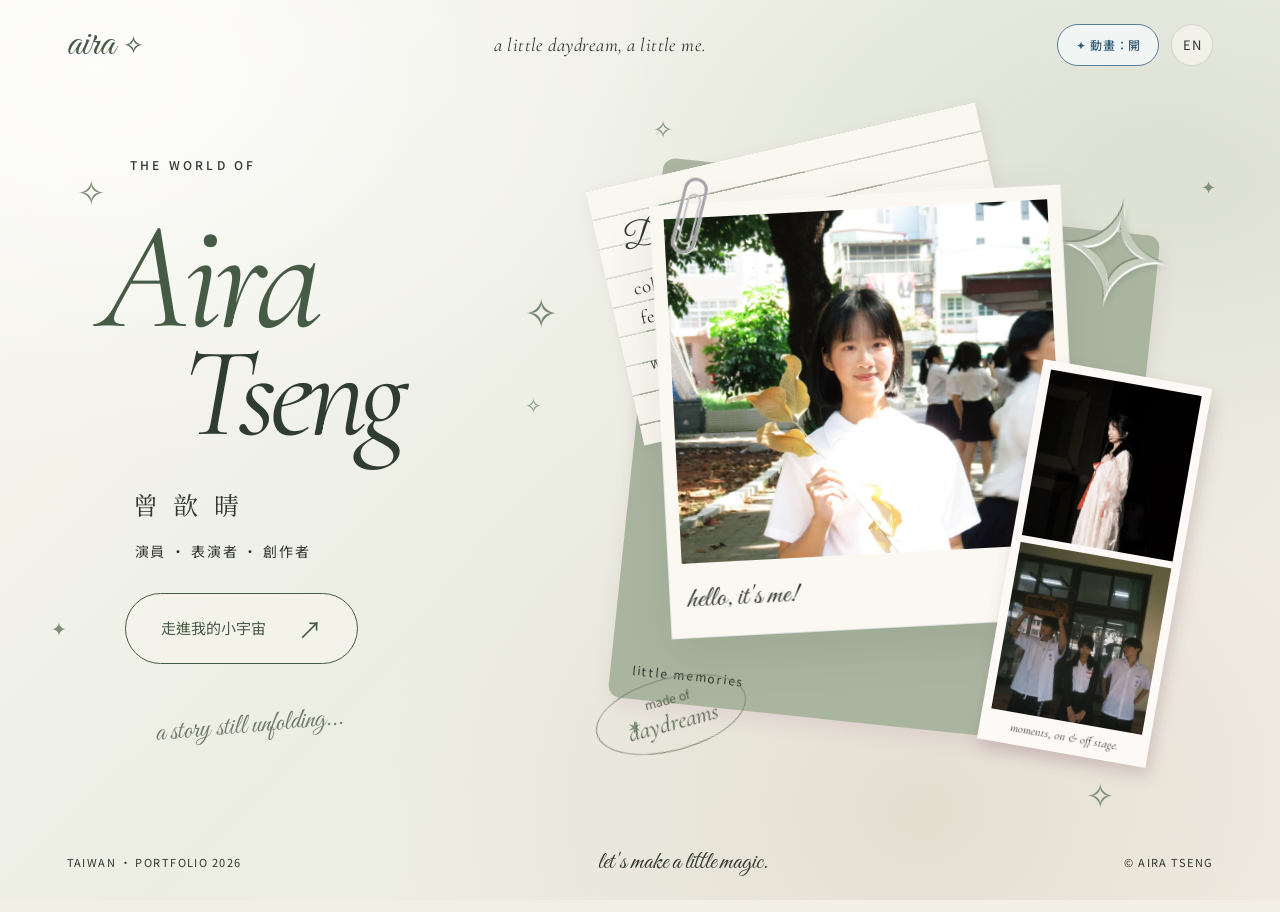
==== commit e1dddf97: "Load refreshed natural portfolio assets" ====
--- a/index.html
+++ b/index.html
@@ -8,7 +8,7 @@
   <link rel="icon" href="data:image/svg+xml,%3Csvg xmlns='http://www.w3.org/2000/svg' viewBox='0 0 32 32'%3E%3Crect width='32' height='32' rx='16' fill='%23edf3f8'/%3E%3Ctext x='16' y='24' font-size='27' text-anchor='middle' fill='%233b5872'%3E✧%3C/text%3E%3C/svg%3E">
   <link rel="preconnect" href="https://fonts.googleapis.com"><link rel="preconnect" href="https://fonts.gstatic.com" crossorigin>
   <link href="https://fonts.googleapis.com/css2?family=Cormorant+Garamond:ital,wght@0,400;0,500;1,400;1,500&family=Great+Vibes&family=Noto+Sans+TC:wght@400;500&family=Noto+Serif+TC:wght@400;500&display=swap" rel="stylesheet">
-  <link rel="stylesheet" href="style.css?v=6"><script src="site.js?v=4" defer></script>
+  <link rel="stylesheet" href="style.css?v=7"><script src="site.js?v=5" defer></script>
 </head>
 <body class="cover-page">
   <a class="skip" href="#main" data-zh="跳至內容" data-en="Skip to content">跳至內容</a>
--- a/style.css
+++ b/style.css
@@ -45,3 +45,67 @@
 .showreel-note{font-size:14px;color:#536c80;margin:18px 0 0;max-width:420px}
 .showreel-screen iframe,.showreel-screen video{display:block;width:100%;height:100%;border:0;aspect-ratio:16/9}
 @media(max-width:700px){body::after{background-image:linear-gradient(#f5f9fc99,#f5f9fc99),url("images/starlight-veil.webp");background-position:center}.showreel{margin-bottom:70px}.showreel h2{margin-bottom:24px}.showreel-screen{aspect-ratio:auto;min-height:235px;padding:24px 20px}.showreel-spark{font-size:26px}.showreel-note{font-size:13px;margin-top:14px}.showreel-script{font-size:37px}}
+
+
+/* =========================================================
+   2026-09 Natural Editorial refresh
+   ========================================================= */
+:root{
+  --pink:#f2efe6;--ink:#30382f;--berry:#465b45;--muted:#6f796c;
+  --line:#65755d38;--paper:#fbfaf4;
+}
+body{background:#f2efe6;color:var(--ink)}
+body::after{
+  background-image:
+    radial-gradient(ellipse at 8% 8%,#ffffffc9,transparent 34%),
+    radial-gradient(ellipse at 92% 20%,#cbd3c280,transparent 36%),
+    radial-gradient(ellipse at 72% 90%,#d9d0bf80,transparent 42%),
+    linear-gradient(135deg,#f8f6ef,#eceee4 48%,#f3eee5);
+}
+.wordmark,.story-copy h2,.flow-heading,.skills-intro,.contact-flow h2,.story-intro h1,.showreel h2{color:var(--berry)}
+.site-header{mix-blend-mode:normal}
+.story-page .site-header{background:#f4f2eacc;border-bottom:1px solid var(--line)}
+.header-actions button{background:#f8f6efb8;border-color:var(--line)}
+.sky span{color:#809078}
+.cover{grid-template-columns:.86fr 1.14fr;gap:1.5rem}
+.cover h1{color:var(--berry)}
+.first-name{font-family:var(--serif);font-style:italic;font-size:clamp(105px,12vw,176px);letter-spacing:-.045em}
+.last-name{font-size:clamp(90px,10vw,148px);color:#2f3c31;margin-left:82px}
+.name-star{color:#75866f}
+.enter-link{border-radius:999px;border-color:var(--berry);color:var(--berry);box-shadow:none;background:#f7f5ee9c}
+.enter-link:hover{background:#465b45;color:#f9f7ef;transform:translateY(-3px)}
+.cover-collage{perspective:1200px}
+.cover-portrait{width:72%;left:10%;top:52px;transform:rotate(-3deg);--angle:-3deg;transition:transform .18s ease-out,filter .35s ease;will-change:transform}
+.cover-portrait:hover{filter:saturate(1.05) contrast(1.02)}
+.folder-back{background:#aab5a0}
+.folder-back:before{background:#aab5a0}
+.behind-note{background:repeating-linear-gradient(#f9f7f0 0 28px,#9aa69045 29px 30px)}
+.chrome-star{color:#c6cdbd;text-shadow:1px 2px 0 #fff,-1px -1px 0 #71806a,4px 5px 5px #53614c2b}
+.love-stamp{border-color:#7c8b73;color:#53634e}
+.polaroid{background:#faf8f1;box-shadow:0 18px 45px #3943351c,0 0 0 1px #ffffffcc}
+.photo-tape:before{background:#d8d2bdad;border-color:#f7f3e8}
+.showreel-screen{border-color:#9ba893;background:radial-gradient(ellipse at 10% 0%,#d7ded0,transparent 55%),linear-gradient(145deg,#faf9f3,#e5e8dc);box-shadow:0 18px 60px #4f604515,inset 0 0 0 8px #ffffff55}
+.showreel-script,.showreel-spark{color:#5c7057}
+.showreel-status{border-color:#87957f;background:#faf9f38c}
+.work-visual,.gallery .polaroid,.story-photo{transition:transform .45s cubic-bezier(.2,.8,.2,1),filter .45s ease,box-shadow .45s ease}
+.work-visual:hover,.gallery .polaroid:hover,.story-photo:hover{transform:translateY(-10px) rotate(0deg) scale(1.015);filter:saturate(1.08);z-index:3}
+.work-visual img,.gallery img{transition:transform .65s cubic-bezier(.2,.8,.2,1),filter .45s ease;filter:saturate(.82)}
+.work-visual:hover img,.gallery .polaroid:hover img{transform:scale(1.035);filter:saturate(1.05)}
+.skills-list{grid-template-columns:repeat(2,1fr);gap:0 70px;border-top:1px solid var(--line)}
+.skills-list div{position:relative;border-top:0;border-bottom:1px solid var(--line);padding:20px 0;transition:padding-left .3s ease,color .3s ease}
+.skills-list div:after{content:'↗';position:absolute;right:4px;top:20px;opacity:0;transform:translate(-8px,4px);transition:.3s ease}
+.skills-list div:hover{padding-left:14px;color:var(--berry)}
+.skills-list div:hover:after{opacity:.65;transform:translate(0,4px)}
+.skills-list h3{font-size:30px;font-style:italic}
+.skills-list p{font-family:var(--body);letter-spacing:.05em}
+.text-link{border-color:#7b8a73}.text-link:hover{color:#40563e}
+.email{border-color:var(--berry)}
+@media (hover:hover) and (pointer:fine){
+  .cover-collage{transition:transform .18s ease-out;will-change:transform}
+}
+@media(max-width:700px){
+  body::after{background-image:linear-gradient(#f7f5efcc,#eef0e8dd)}
+  .cover{display:flex}.cover-collage{perspective:none}
+  .first-name{font-size:112px}.last-name{font-size:91px;margin-left:62px}
+  .skills-list{grid-template-columns:1fr}
+}
